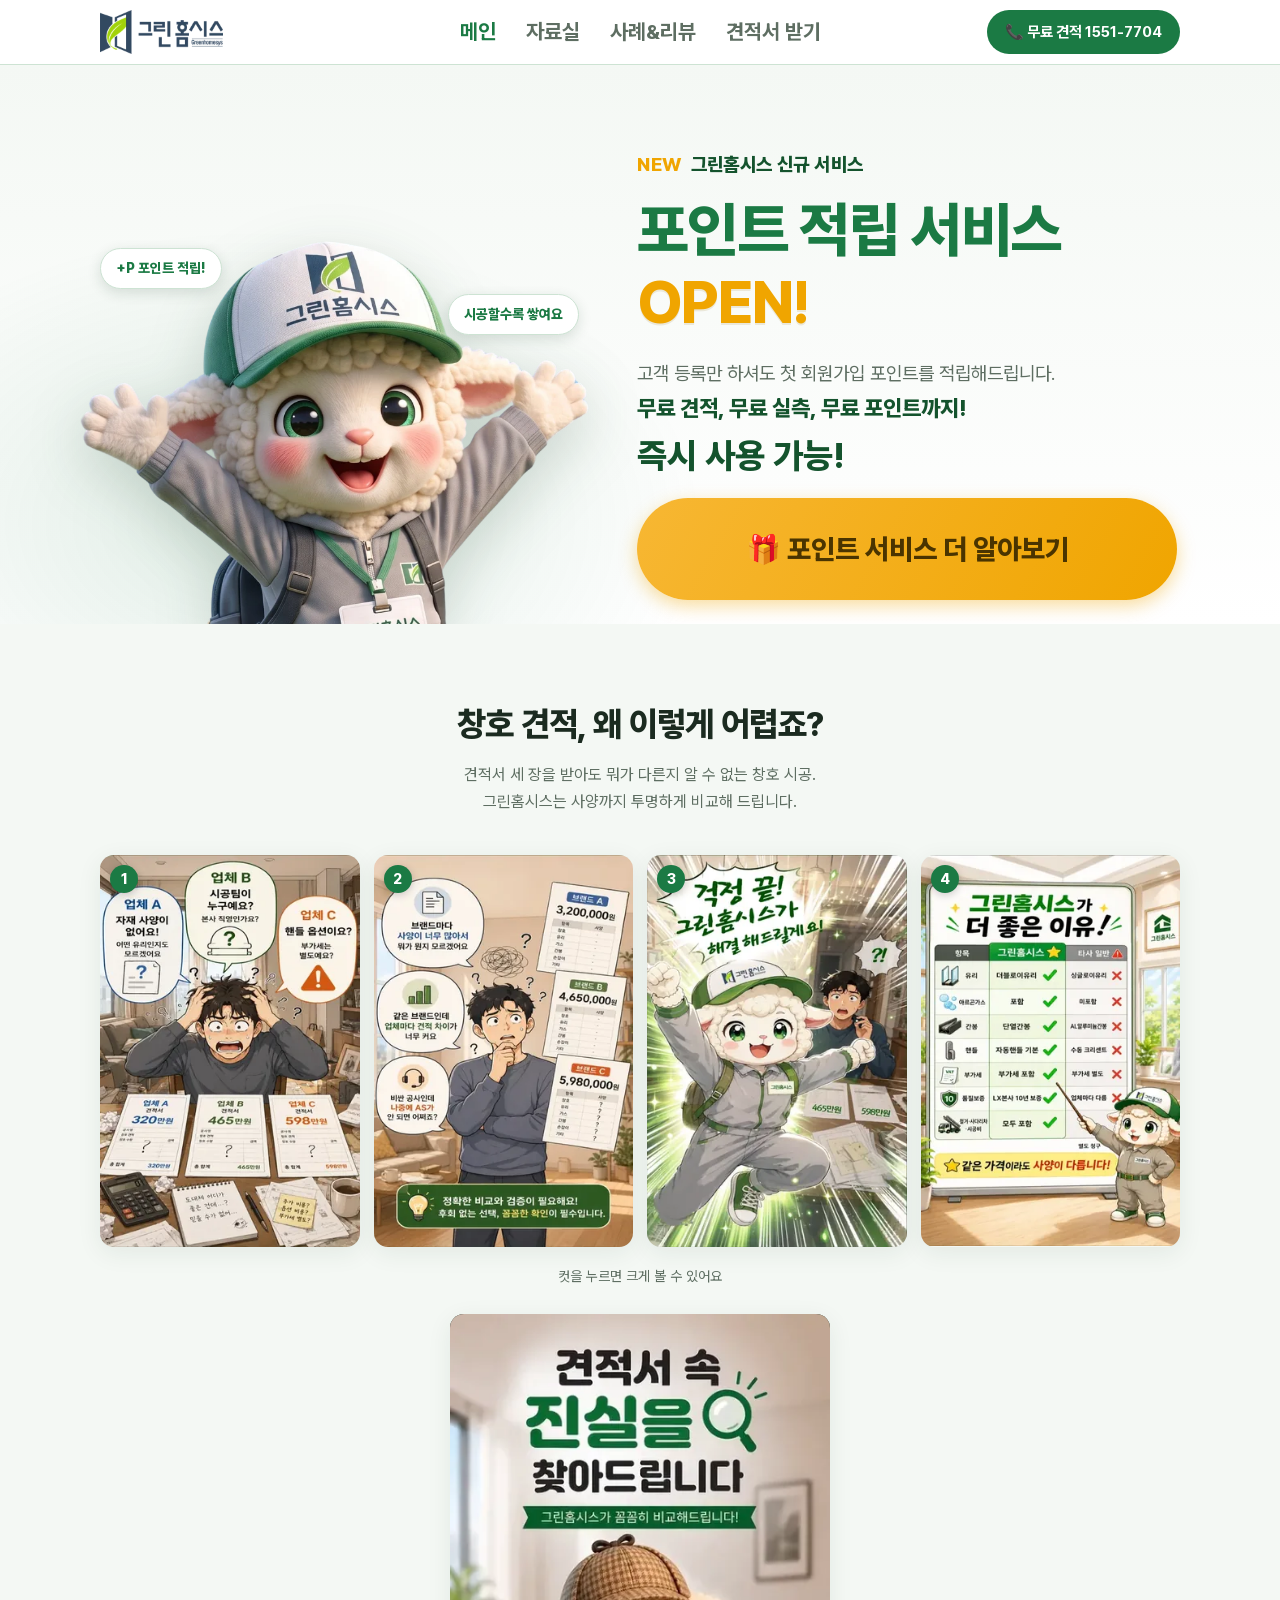
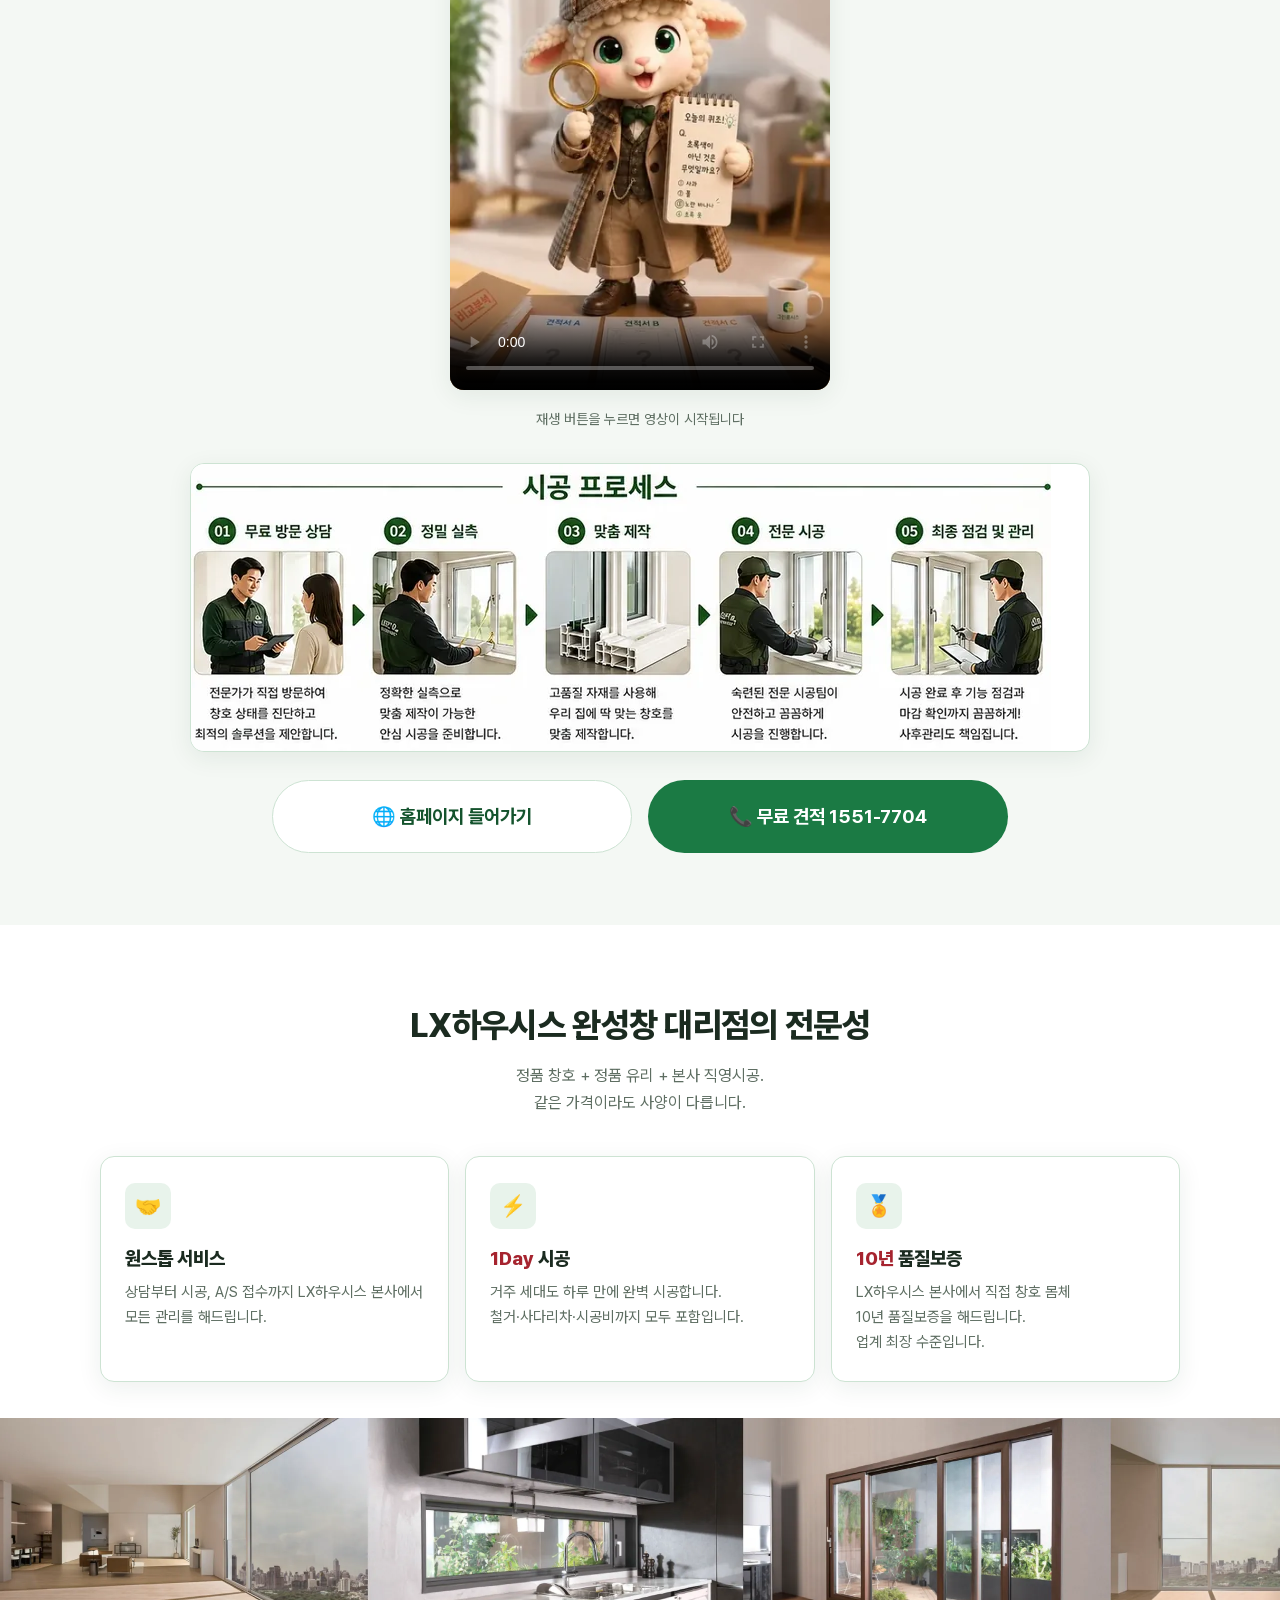
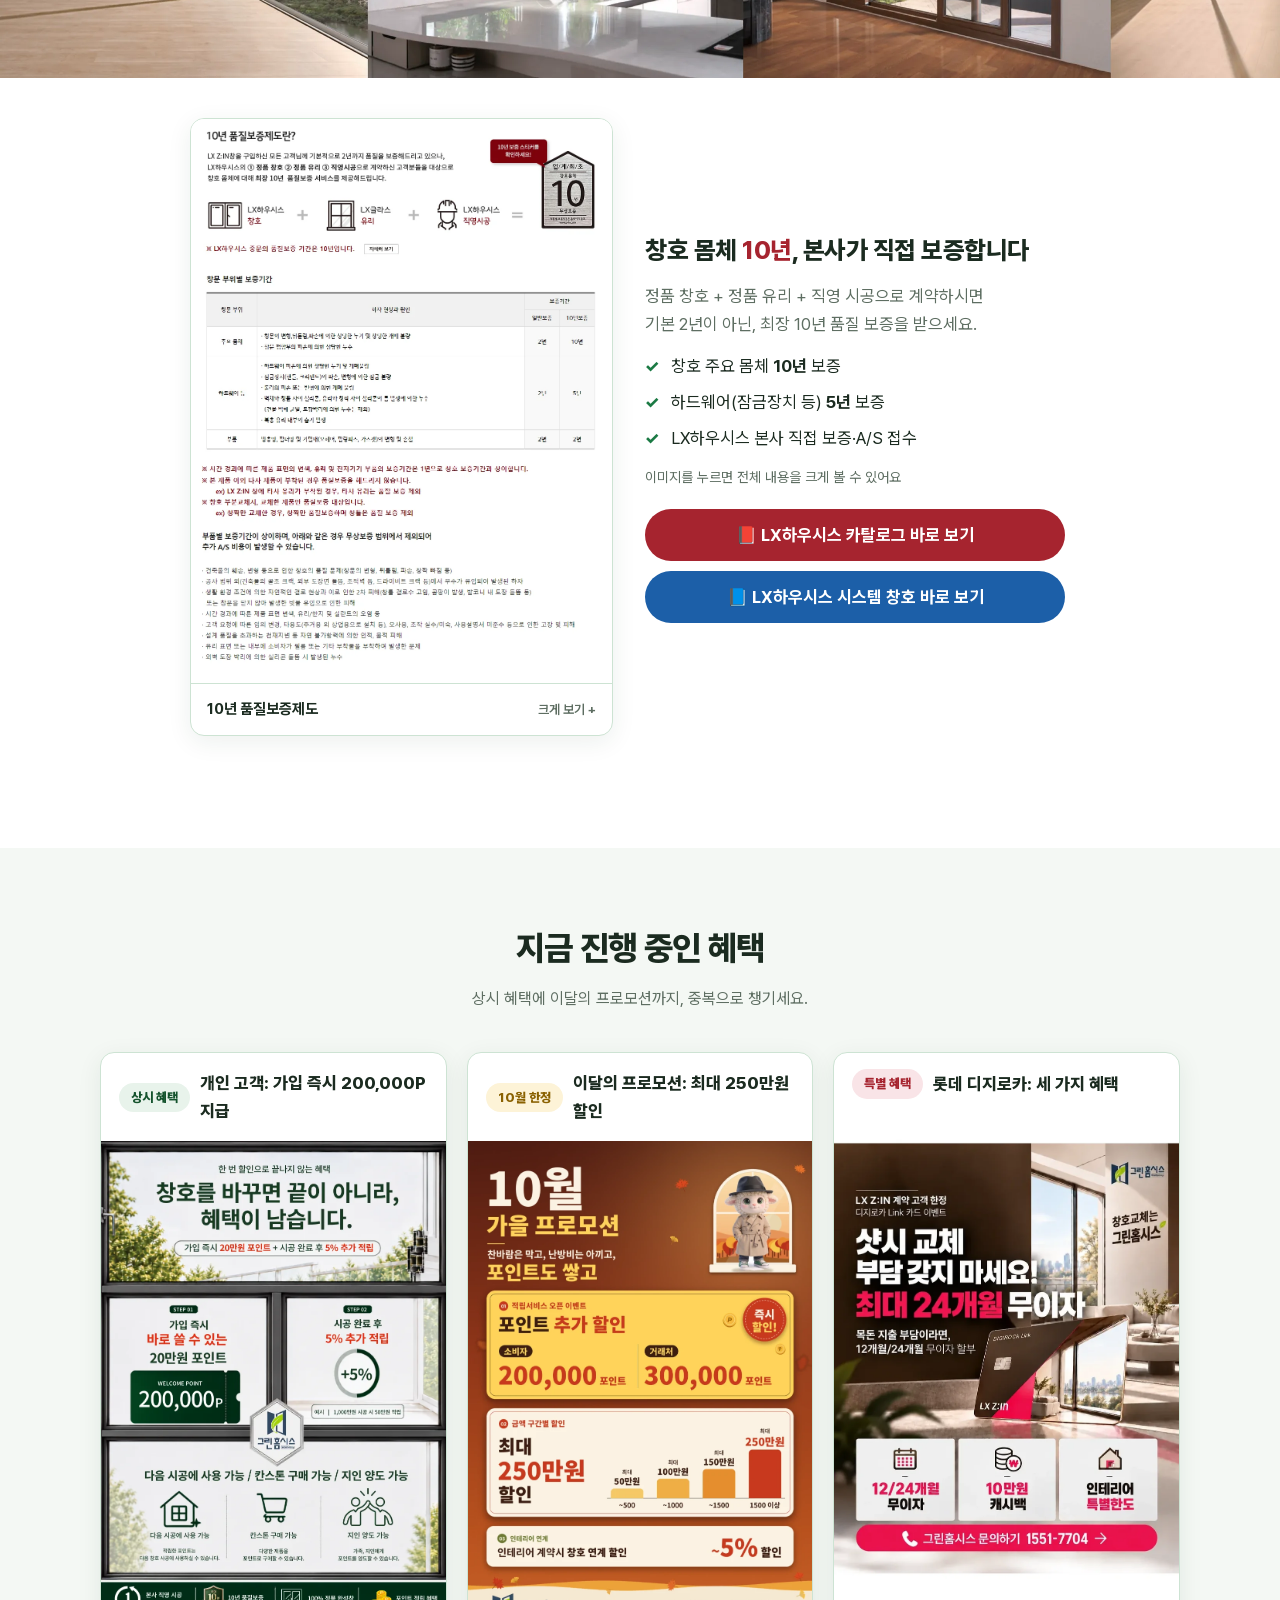
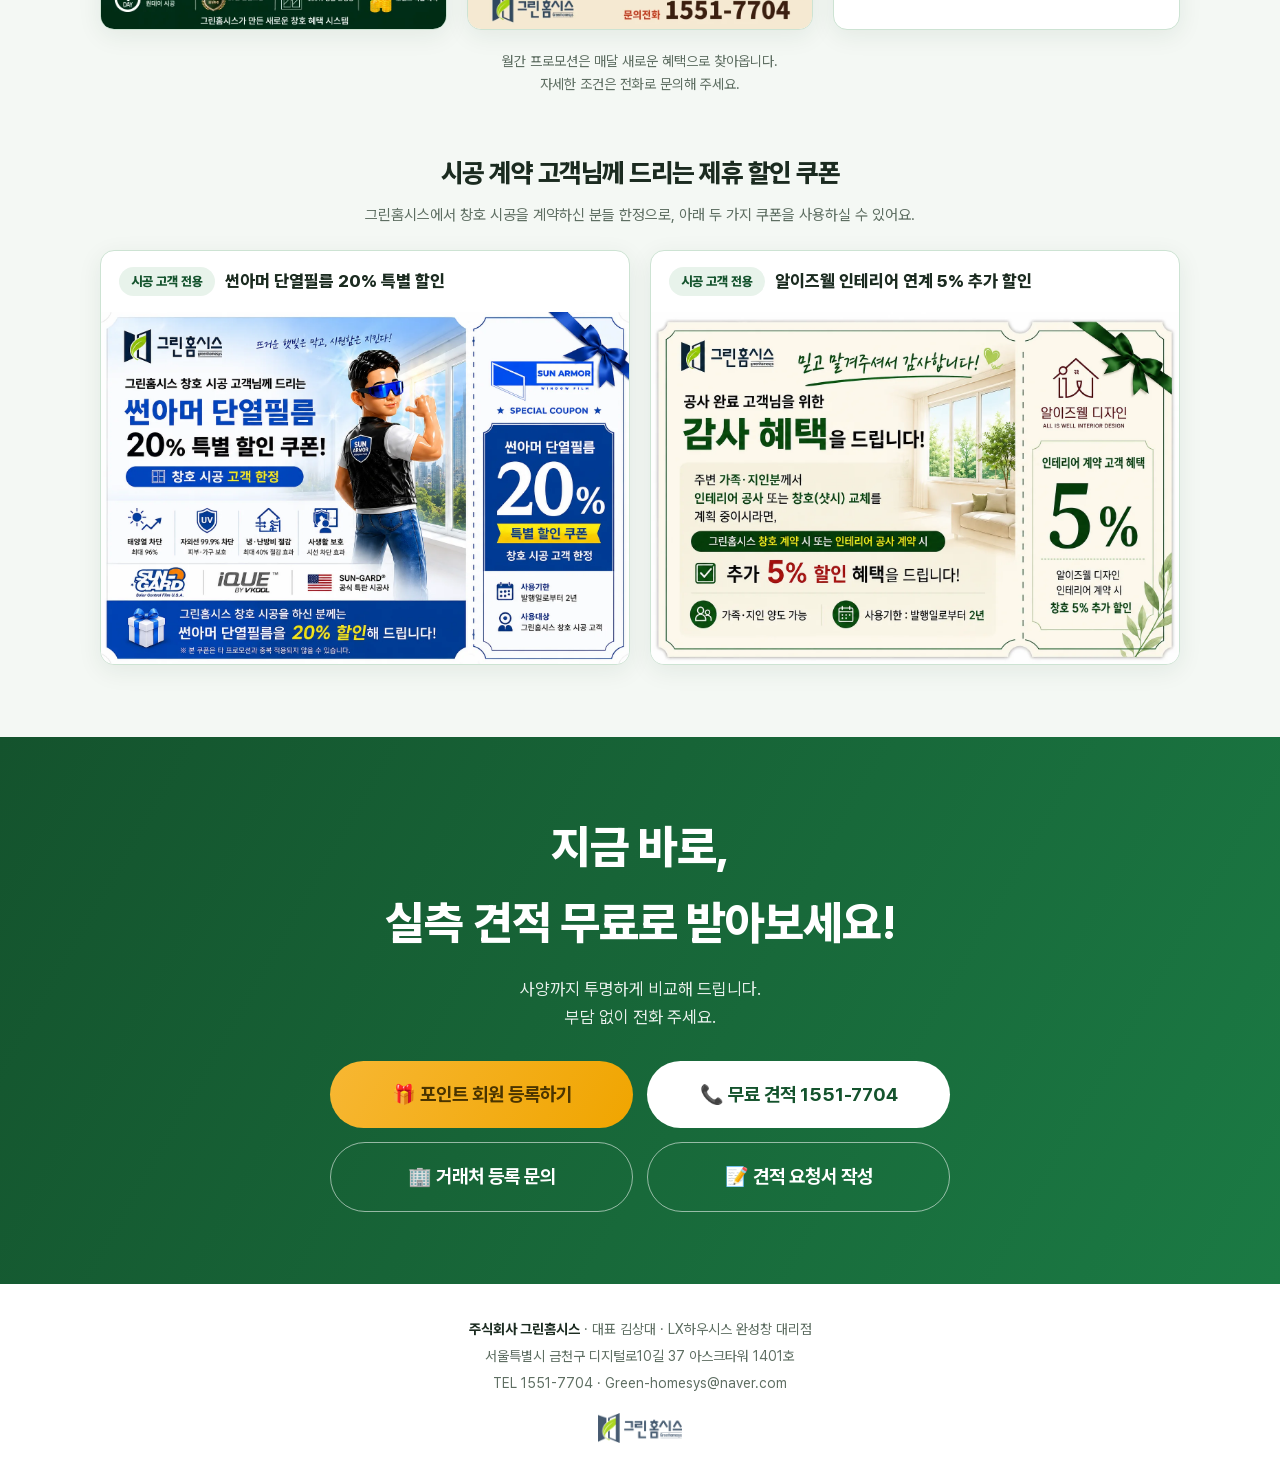
==== index.html @ 7308e7a7 "프로모션 카드 셋 — 롯데 디지로카 포스터 세로 길이를 나머지 둘과 맞춤 이미지 비율이 달라(891×1113) 카드 셋이 다른 높이로 보였다. 891×1260 흰 캔버스 가운데에 " ====
<!DOCTYPE html>
<html lang="ko">
<head>
<meta charset="UTF-8">
<meta name="viewport" content="width=device-width, initial-scale=1.0">
<title>그린홈시스 | LX하우시스 완성창 대리점 · 무료 견적 1551-7704</title>
<meta name="description" content="LX하우시스 완성창 대리점 그린홈시스. 본사 10년 품질보증, 1Day 책임시공, 포인트 적립 서비스 오픈. 무료 견적 1551-7704">
<meta name="robots" content="noindex">
<meta property="og:title" content="그린홈시스: 창호 시공하고 포인트로 돌려받으세요">
<meta property="og:description" content="LX하우시스 완성창 대리점 · 본사 10년 품질보증 · 1Day 책임시공 · 무료 견적 1551-7704">
<meta property="og:url" content="https://gh-gp.replit.app/">
<meta property="og:type" content="website">
<meta property="og:image" content="https://gh-gp.replit.app/assets/og-point.jpg">
<meta property="og:image:type" content="image/jpeg">
<meta property="og:image:width" content="1200">
<meta property="og:image:height" content="630">
<meta property="og:image:alt" content="포인트 적립 서비스 OPEN! 고객 등록만 하셔도 첫 회원가입 포인트를 적립해드립니다.">
<meta name="twitter:card" content="summary_large_image">
<meta name="twitter:image" content="https://gh-gp.replit.app/assets/og-point.jpg">
<link rel="icon" type="image/png" sizes="96x96" href="assets/favicon-96.png">
<link rel="apple-touch-icon" href="assets/apple-touch-icon.png">
<link rel="preload" as="font" type="font/woff2" href="assets/fonts/pretendard-core.woff2" crossorigin>
<style>
/* Pretendard Variable — 자체 호스팅 서브셋
   core: 현재 사이트에서 쓰는 글자 (즉시 로드)
   ext : KS X 1001 상용 한글 나머지 (새 글자가 생길 때만 브라우저가 자동 다운로드)
   문구 수정으로 새 글자가 추가되면 ext가 자동으로 커버하므로 재생성은 필수 아님 */
@font-face {
  font-family: "Pretendard Variable";
  font-style: normal;
  font-weight: 400 800;
  font-display: swap;
  src: url("assets/fonts/pretendard-ext.woff2") format("woff2");
  unicode-range: U+AC00-D7A3;
}
@font-face {
  font-family: "Pretendard Variable";
  font-style: normal;
  font-weight: 400 800;
  font-display: swap;
  src: url("assets/fonts/pretendard-core.woff2") format("woff2");
  unicode-range: U+0020-007E,U+00A0-00FF,U+2013-2015,U+2018-2019,U+201C-201D,U+2026,U+20A9,U+2103,U+2190-2193,U+2460-2464,U+2500,U+2550,U+2605,U+26A1,U+2713,U+2715,U+2B50,U+33A1,U+AC00,U+AC04,U+AC10,U+AC15,U+AC19,U+AC1C-AC1D,U+AC70-AC71,U+AC74,U+AC80,U+AC8C,U+ACA8-ACA9,U+ACAC,U+ACB0,U+ACBD,U+ACC4,U+ACE0,U+ACF3,U+ACF5,U+ACFC,U+AD00,U+AD50,U+AD6C-AD6D,U+ADDC,U+ADF8,U+AE00,U+AE08-AE09,U+AE30,U+AE38,U+AE40,U+AE4C,U+AED8,U+AFB8,U+B05D,U+B098,U+B0A8,U+B0B4,U+B118,U+B124,U+B144,U+B192,U+B204,U+B284,U+B294,U+B2A5,U+B2C8,U+B2CC,U+B2D8,U+B2E4,U+B2E8,U+B2EB-B2EC,U+B2F4,U+B2F9,U+B300,U+B354,U+B370,U+B3C4,U+B3CC,U+B3D9,U+B418,U+B420,U+B429,U+B450,U+B458,U+B4DC,U+B4E0,U+B4E4,U+B4F1,U+B514,U+B54C,U+B77C,U+B780,U+B798,U+B79C,U+B7AB,U+B7EC,U+B7FC,U+B807,U+B824,U+B835,U+B840,U+B85C-B85D,U+B864,U+B8CC,U+B8E8,U+B958,U+B974,U+B978,U+B97C,U+B984-B985,U+B9AC,U+B9B0,U+B9B4,U+B9BC-B9BD,U+B9BF,U+B9C8,U+B9CC,U+B9DD-B9DE,U+B9E4,U+BA38,U+BA54,U+BA74,U+BA85,U+BAA8-BAA9,U+BAB8,U+BB34,U+BB38,U+BB50,U+BBF8,U+BC00,U+BC0F,U+BC14-BC15,U+BC18,U+BC1B-BC1D,U+BC29,U+BC30,U+BC34,U+BC84,U+BC8C,U+BCA0,U+BCA4,U+BCBD,U+BCC0,U+BCC4,U+BCF4-BCF5,U+BCF8,U+BCFC,U+BD80,U+BD84,U+BDF0,U+BE0C,U+BE14,U+BE44,U+BE4C,U+C0AC,U+C0B0,U+C0C1,U+C0C8,U+C0DD,U+C0E4,U+C0F7,U+C11C,U+C124,U+C131,U+C138,U+C140,U+C154,U+C158,U+C18C-C18D,U+C1A1,U+C218,U+C228,U+C2A4,U+C2B5,U+C2DC-C2DD,U+C2E0,U+C2E4,U+C313,U+C36C,U+C378,U+C4F8,U+C529,U+C544,U+C548,U+C54C,U+C555,U+C561,U+C57D,U+C591,U+C5B4,U+C5C5-C5C6,U+C5D0-C5D1,U+C5D8,U+C5EC,U+C5F0,U+C5F4,U+C601,U+C608,U+C624,U+C635,U+C640,U+C644,U+C65C,U+C694,U+C6A9,U+C6B0,U+C6B4,U+C6B8,U+C6CC,U+C6D0,U+C6D4,U+C6E8,U+C6F0,U+C6F9,U+C704,U+C720,U+C728,U+C73C,U+C740,U+C744,U+C74C,U+C758,U+C774,U+C778,U+C77C,U+C784-C785,U+C788,U+C790-C791,U+C7A0,U+C7A5,U+C7AC,U+C801,U+C804,U+C810-C811,U+C815,U+C81C,U+C870-C871,U+C881,U+C885,U+C88B,U+C8E0,U+C8FC-C8FD,U+C900,U+C904,U+C911,U+C988-C989,U+C99D,U+C9C0-C9C1,U+C9C4,U+C9C8,U+C9D1,U+C9D5,U+CC28,U+CC3D-CC3E,U+CC45,U+CC59,U+CC98,U+CC9C,U+CCA0,U+CCAB,U+CCAD,U+CCB4,U+CD08,U+CD5C,U+CD94-CD95,U+CDA4,U+CDB0,U+CE21,U+CE58,U+CE6D,U+CE74,U+CEEC,U+CEF4,U+CEF7,U+CF54,U+CFE0,U+D034,U+D06C,U+D0C0,U+D0C8,U+D0DC-D0DD,U+D0ED,U+D130,U+D138,U+D14C,U+D15C,U+D1B1,U+D22C,U+D230,U+D29C,U+D2B8-D2B9,U+D2BC,U+D300,U+D305,U+D30C,U+D314,U+D329,U+D398,U+D3EC-D3ED,U+D3F0,U+D3FC,U+D45C,U+D478,U+D488,U+D504,U+D508,U+D50C,U+D544,U+D558,U+D55C,U+D560,U+D568-D569,U+D574,U+D589,U+D5D8,U+D5E4,U+D604,U+D615,U+D61C,U+D638,U+D63C,U+D648,U+D654-D655,U+D65C,U+D669,U+D68C,U+D69F,U+D6C4,U+D734,U+D788,U+1F310,U+1F381,U+1F3C5,U+1F3E2,U+1F4C4,U+1F4CA,U+1F4D5-1F4D6,U+1F4D8,U+1F4DD-1F4DE,U+1F4F7,U+1F91D;
}
</style>
<style>
  :root {
    --green: #1b7a44;
    --green-deep: #14532d;
    --green-soft: #e8f3eb;
    --green-line: #cde3d3;
    --amber: #f0a500;
    --amber-soft: #fdf3d7;
    --lx-red: #a6242f;
    --ink: #1b2b20;
    --muted: #5e6e62;
    --bg: #ffffff;
    --bg-alt: #f4f8f4;
    --radius: 14px;
    --shadow: 0 6px 24px rgba(20, 60, 35, .08);
  }
  * { box-sizing: border-box; margin: 0; padding: 0; }
  html { scroll-behavior: smooth; scroll-padding-top: 76px; }
  body {
    font-family: "Pretendard Variable", Pretendard, "Apple SD Gothic Neo", "Noto Sans KR", "Malgun Gothic", sans-serif;
    color: var(--ink);
    background: var(--bg);
    line-height: 1.65;
    word-break: keep-all;
  }
  img { max-width: 100%; height: auto; display: block; }
  a { color: inherit; text-decoration: none; }
  .container { max-width: 1120px; margin: 0 auto; padding: 0 20px; }

  /* ───────── header ───────── */
  .gnb {
    position: sticky; top: 0; z-index: 50;
    background: rgba(255,255,255,.92);
    backdrop-filter: blur(10px);
    border-bottom: 1px solid var(--green-line);
  }
  .gnb-inner {
    display: flex; align-items: center; gap: 28px;
    height: 64px;
    position: relative;
  }
  /* 데스크톱: 메뉴를 화면 정중앙에 고정 */
  @media (min-width: 901px) {
    .gnb nav { position: absolute; left: 50%; transform: translateX(-50%); margin-left: 0; }
  }
  .logo { display: flex; align-items: center; gap: 9px; font-size: 19px; font-weight: 800; letter-spacing: -.02em; }
  .logo-img { height: 44px; width: auto; }
  .gnb nav { display: flex; gap: 30px; margin-left: auto; font-size: 21px; font-weight: 700; color: var(--muted); }
  .gnb nav a { white-space: nowrap; display: inline-flex; align-items: center; min-height: 44px; }
  .gnb nav a:hover, .gnb nav a.active { color: var(--green); }
  .gnb-call {
    display: inline-flex; align-items: center; gap: 8px;
    background: var(--green); color: #fff;
    font-weight: 700; font-size: 15px;
    padding: 10px 18px; border-radius: 999px;
    transition: background .15s;
    white-space: nowrap;
  }
  .gnb-call:hover { background: var(--green-deep); }

  /* ───────── hero ───────── */
  .hero {
    background:
      radial-gradient(640px 420px at 20% 82%, rgba(27,122,68,.13), transparent 70%),
      linear-gradient(180deg, var(--bg-alt) 0%, #ffffff 100%);
    overflow: hidden;
  }
  .hero-inner {
    display: grid; grid-template-columns: .95fr 1.05fr;
    grid-template-rows: 1fr auto auto 1fr;
    column-gap: 48px;
    padding: 84px 0 0;
  }
  .hero-visual { grid-column: 1; grid-row: 1 / 5; align-self: end; }
  .hero-copy { grid-column: 2; grid-row: 2; }
  .hero-ctas { grid-column: 2; grid-row: 3; margin-top: 4px; margin-bottom: 24px; }
  .hero-eyebrow {
    font-size: 19px; font-weight: 800; letter-spacing: .02em;
    color: var(--green-deep);
    margin-bottom: 14px;
  }
  .hero-eyebrow em { font-style: normal; color: var(--amber); margin-right: 4px; }
  .hero h1 {
    font-size: clamp(36px, 5vw, 60px);
    line-height: 1.2; font-weight: 800; letter-spacing: -.03em;
    margin-bottom: 20px;
  }
  .hero h1 .pt { color: var(--green); }
  .hero h1 .open {
    color: var(--amber);
    text-shadow: 0 2px 0 rgba(138, 97, 0, .12);
  }
  .btn-point {
    background: linear-gradient(120deg, #f7b733, var(--amber));
    color: #4a3400;
    box-shadow: 0 6px 18px rgba(240,165,0,.38);
    font-size: 17px;
  }
  .btn-point:hover { filter: brightness(1.05); }
  .hero-sub { font-size: 19px; color: var(--muted); margin-bottom: 10px; }
  .hero-sub strong { color: var(--green-deep); font-weight: 800; font-size: 1.18em; }
  .hero-sub .instant {
    display: inline-block;
    font-size: 1.55em;
    background-image:
      linear-gradient(110deg, transparent 30%, #58c98b 50%, transparent 70%),
      linear-gradient(var(--green-deep), var(--green-deep));
    background-size: 60% 100%, 100% 100%;
    background-repeat: no-repeat;
    background-position: -150% 0, 0 0;
    -webkit-background-clip: text;
    background-clip: text;
    color: transparent;
    -webkit-text-fill-color: transparent;
    animation: pulse 2s ease-in-out infinite, shine 4.5s linear infinite;
    transform-origin: left center;
  }
  @keyframes pulse { 0%,100% { transform: scale(1); } 50% { transform: scale(1.06); } }
  @keyframes shine { 0% { background-position: -150% 0, 0 0; } 28% { background-position: 250% 0, 0 0; } 100% { background-position: 250% 0, 0 0; } }
  @media (prefers-reduced-motion: reduce) {
    .hero-sub .instant { animation: none; background: none; color: var(--green-deep); -webkit-text-fill-color: currentColor; }
  }
  .m-br { display: none; }
  .d-br, .d-only { display: inline; }
  .hero-ctas { display: flex; justify-content: flex-start; }
  .hero-ctas .btn-point { width: 100%; max-width: 470px; }
  .btn {
    display: inline-flex; align-items: center; justify-content: center; gap: 8px;
    font-weight: 700; font-size: 16px;
    padding: 14px 26px; border-radius: 999px;
    transition: transform .12s, background .15s;
  }
  .btn:active { transform: scale(.97); }
  button.btn { border: none; font-family: inherit; cursor: pointer; }
  .btn-primary { background: var(--green); color: #fff; }
  .btn-primary:hover { background: var(--green-deep); }
  .btn-ghost { background: #fff; color: var(--green); border: 1.5px solid var(--green-line); }
  .btn-ghost:hover { border-color: var(--green); }
  .hero-visual { position: relative; }
  .hero-visual img {
    width: 100%;
    max-width: 545px;
    margin: 0 auto;
    filter: drop-shadow(0 18px 28px rgba(20, 60, 35, .18));
  }
  .float-chip {
    position: absolute;
    background: #fff; border: 1px solid var(--green-line);
    border-radius: 999px;
    font-weight: 800; font-size: 14px; color: var(--green);
    padding: 8px 15px;
    box-shadow: 0 4px 14px rgba(20,60,35,.14);
    animation: bob 3.2s ease-in-out infinite;
  }
  .float-chip.p1 { top: 2%; left: 4%; }
  .float-chip.p2 { top: 14%; right: 2%; animation-delay: -1.6s; }
  @keyframes bob { 0%,100% { transform: translateY(0); } 50% { transform: translateY(-8px); } }
  @media (prefers-reduced-motion: reduce) { .float-chip { animation: none; } }

  /* ───────── sections common ───────── */
  section { padding: 72px 0; }
  .sec-head { text-align: center; margin-bottom: 40px; }
  .sec-head h2 { font-size: clamp(24px, 3vw, 34px); font-weight: 800; letter-spacing: -.02em; margin-bottom: 10px; }
  .sec-head p { color: var(--muted); font-size: 16px; max-width: 58ch; margin: 0 auto; }

  /* ───────── webtoon ───────── */
  .toon { background: var(--bg-alt); }
  .toon-grid { display: grid; grid-template-columns: repeat(4, 1fr); gap: 14px; }
  .toon-cut { position: relative; cursor: zoom-in; border-radius: var(--radius); overflow: hidden; box-shadow: var(--shadow); transition: transform .15s; }
  .toon-cut:hover { transform: translateY(-4px); }
  .toon-cut .num {
    position: absolute; top: 10px; left: 10px;
    width: 28px; height: 28px; border-radius: 999px;
    background: var(--green); color: #fff;
    font-size: 14px; font-weight: 800;
    display: grid; place-items: center;
    box-shadow: 0 2px 8px rgba(0,0,0,.2);
  }
  .story-video { display: flex; justify-content: center; margin-top: 26px; }
  .story-video video {
    width: 100%; max-width: 380px; height: auto;
    background: #0d1a12;
    border-radius: var(--radius);
    box-shadow: var(--shadow);
    display: block;
  }
  .toon-hint { text-align: center; margin-top: 18px; color: var(--muted); font-size: 14px; }
  .process-fig { max-width: 900px; margin: 32px auto 0; }

  /* ───────── LX trust ───────── */
  .lx-cards { display: grid; grid-template-columns: repeat(3, 1fr); gap: 16px; margin-bottom: 36px; }

  /* 시공 사례 마퀴 밴드 */
  .lx-band { height: 260px; overflow: hidden; margin-bottom: 40px; }
  .lx-marquee-track { display: flex; height: 100%; width: max-content; animation: marquee 125s linear infinite; }
  .lx-marquee-track img { height: 100%; width: auto; max-width: none; }
  @keyframes marquee { from { transform: translateX(0); } to { transform: translateX(-50%); } }
  @media (prefers-reduced-motion: reduce) { .lx-marquee-track { animation: none; } }

  .warranty-box {
    display: grid; grid-template-columns: 1fr 1.05fr;
    gap: 32px; align-items: center;
    max-width: 900px; margin: 0 auto 40px;
  }
  .warranty-copy h3 { font-size: 25px; font-weight: 800; letter-spacing: -.02em; margin-bottom: 10px; }
  .warranty-copy h3 em { font-style: normal; color: var(--lx-red); }
  .warranty-copy > p { color: var(--muted); font-size: 17px; margin-bottom: 14px; }
  .warranty-copy ul { list-style: none; display: grid; gap: 8px; margin-bottom: 14px; }
  .warranty-copy li { padding-left: 26px; position: relative; font-size: 17px; }
  .warranty-copy li::before { content: "✓"; position: absolute; left: 0; color: var(--green); font-weight: 800; }
  .warranty-copy .hint { color: var(--muted); font-size: 14px; }
  .lx-card {
    background: #fff; border: 1px solid var(--green-line);
    border-radius: var(--radius); padding: 26px 24px;
    box-shadow: var(--shadow);
  }
  .lx-card .ico {
    width: 46px; height: 46px; border-radius: 10px;
    background: var(--green-soft);
    display: grid; place-items: center;
    font-size: 21px; margin-bottom: 14px;
  }
  .lx-card h3 { font-size: 19px; font-weight: 800; margin-bottom: 6px; }
  .lx-card h3 em { font-style: normal; color: var(--lx-red); }
  .lx-card p { font-size: 15px; color: var(--muted); }

  .catalog-cta { display: flex; flex-direction: column; align-items: flex-start; gap: 10px; margin: 20px 0 0; }
  .catalog-cta .btn { width: 100%; max-width: 420px; }
  .catalog-cta .btn {
    font-size: 17px; padding: 16px 34px;
    background: var(--lx-red);
  }
  .catalog-cta .btn:hover { background: #8c1d27; }
  .catalog-cta .btn-system { background: #1c5fa8; }
  .catalog-cta .btn-system:hover { background: #164b85; }
  .fig { background: #fff; border: 1px solid var(--green-line); border-radius: var(--radius); overflow: hidden; box-shadow: var(--shadow); cursor: zoom-in; }
  .fig figcaption {
    padding: 13px 16px; font-size: 15px; font-weight: 700;
    border-top: 1px solid var(--green-line);
    display: flex; align-items: center; gap: 8px;
  }
  .fig figcaption::after { content: "크게 보기 +"; margin-left: auto; font-weight: 600; font-size: 13px; color: var(--muted); }

  /* 홈페이지·전화 버튼 */
  .namecard-btns { display: flex; gap: 16px; justify-content: center; max-width: 760px; margin: 28px auto 0; }
  .namecard-btns .btn { flex: 1; max-width: 360px; font-size: 19px; padding: 20px 24px; border-radius: 999px; }
  .btn-white { background: #fff; color: var(--green-deep); }
  .btn-white:hover { background: var(--green-soft); }

  /* ───────── promo ───────── */
  .promo { background: var(--bg-alt); }
  /* 카드 셋(상시·월간·특별 혜택) — 포스터마다 비율이 달라도 칸 폭은 똑같이 셋으로 나눈다. */
  .promo-grid { display: grid; grid-template-columns: repeat(3, 1fr); gap: 20px; align-items: stretch; }
  .promo-card {
    background: #fff; border-radius: var(--radius);
    overflow: hidden; border: 1px solid var(--green-line);
    box-shadow: var(--shadow);
  }
  .promo-card .head { display: flex; align-items: center; gap: 10px; padding: 16px 18px; }
  .promo-card .head h3 { font-size: 17px; font-weight: 800; }
  .badge { font-size: 13px; font-weight: 800; padding: 4px 12px; border-radius: 999px; white-space: nowrap; }
  .badge-always { background: var(--green-soft); color: var(--green-deep); }
  .badge-month { background: var(--amber-soft); color: #8a6100; }
  .badge-special { background: #f9e4e7; color: var(--lx-red); }
  .promo-card img { cursor: zoom-in; width: 100%; }
  /* 카드가 둘일 때는 640px까지 세 칸이 버텼지만, 셋이 되면서 그 폭에서 너무 좁아졌다 — 더 일찍 한 줄로 쌓는다. */
  @media (max-width: 860px) {
    .promo-grid { grid-template-columns: 1fr; max-width: 520px; margin: 0 auto; }
  }
  .promo-note { text-align: center; color: var(--muted); font-size: 14px; margin-top: 20px; }
  .coupon-head { text-align: center; margin: 56px 0 22px; }
  .coupon-head h3 { font-size: clamp(20px, 2.2vw, 26px); font-weight: 800; letter-spacing: -.02em; margin-bottom: 8px; }
  .coupon-head p { color: var(--muted); font-size: 15px; }
  .coupon-grid { display: grid; grid-template-columns: 1fr 1fr; gap: 20px; align-items: stretch; }

  /* ───────── closing cta ───────── */
  .closing {
    background: linear-gradient(120deg, var(--green-deep), var(--green));
    color: #fff; text-align: center;
    padding: 72px 20px;
  }
  .closing h2 { font-size: clamp(30px, 4vw, 46px); font-weight: 800; letter-spacing: -.02em; margin-bottom: 14px; }
  .closing p { opacity: .9; margin-bottom: 30px; font-size: 17px; }
  .closing .btn { font-size: 19px; padding: 18px 38px; border-radius: 999px; box-shadow: none; }
  .closing-btns { display: grid; grid-template-columns: repeat(2, minmax(0, 1fr)); gap: 14px; max-width: 620px; margin: 0 auto; }
  .closing .btn-line { border: 1.5px solid rgba(255,255,255,.55); color: #fff; }
  .closing .btn-line:hover { border-color: #fff; background: rgba(255,255,255,.1); }

  footer { padding: 34px 0 40px; text-align: center; color: var(--muted); font-size: 14px; }
  footer b { color: var(--ink); }
  footer p { margin-bottom: 4px; }
  .footer-logo { height: 30px; width: auto; margin: 18px auto 0; opacity: .9; }

  /* floating call (mobile) */
  .float-call {
    position: fixed; left: 16px; right: 16px; bottom: 16px; z-index: 60;
    display: none;
    align-items: center; justify-content: center; gap: 10px;
    background: var(--green); color: #fff;
    font-size: 17px; font-weight: 800;
    padding: 16px; border-radius: 999px;
    opacity: 0; transform: translateY(130%);
    transition: transform .35s ease, opacity .35s ease;
    pointer-events: none;
  }
  .float-call.show { opacity: 1; transform: none; pointer-events: auto; }
  @media (prefers-reduced-motion: reduce) { .float-call { transition: none; } }

  /* 카탈로그 뷰어 */
  .cat-viewer {
    position: fixed; inset: 0; z-index: 110;
    background: rgba(12, 22, 15, .94);
    display: none; flex-direction: column;
  }
  .cat-viewer.open { display: flex; }
  .cat-bar {
    flex: none; display: flex; align-items: center; gap: 12px;
    padding: 12px 16px;
    background: rgba(20, 45, 30, .96);
    color: #fff;
  }
  .cat-bar b { font-size: 16px; font-weight: 800; }
  .cat-bar .count { font-size: 14px; opacity: .8; margin-left: auto; }
  .cat-bar .dl {
    font-size: 14px; font-weight: 700; color: #fff;
    border: 1.5px solid rgba(255,255,255,.5); border-radius: 999px;
    padding: 7px 14px; white-space: nowrap;
  }
  .cat-bar .dl:hover { background: rgba(255,255,255,.12); }
  .cat-bar .x {
    background: none; border: none; color: #fff;
    font-size: 30px; line-height: 1; cursor: pointer; padding: 0 4px;
  }
  .cat-pages { flex: 1; overflow-y: auto; -webkit-overflow-scrolling: touch; padding: 16px 12px 40px; }
  .cat-pages img {
    width: 100%; max-width: 900px; margin: 0 auto 14px;
    border-radius: 10px; background: #fff;
  }
  .cat-hint { text-align: center; color: rgba(255,255,255,.75); font-size: 14px; padding: 4px 0 14px; }
  @media (max-width: 640px) {
    .cat-bar b { font-size: 14px; }
    .cat-bar .count { display: none; }
    .cat-pages { padding: 10px 8px 30px; }
    .cat-pages img { margin-bottom: 10px; }
  }

  /* lightbox */
  .lightbox {
    position: fixed; inset: 0; z-index: 100;
    background: rgba(12, 22, 15, .88);
    display: none; align-items: flex-start; justify-content: center;
    overflow-y: auto; padding: 30px 16px;
    cursor: zoom-out;
  }
  .lightbox.open { display: flex; }
  .lightbox img { max-width: min(920px, 100%); border-radius: 10px; margin: auto; }
  .lightbox .close {
    position: fixed; top: 18px; right: 22px;
    color: #fff; font-size: 30px; line-height: 1;
    background: none; border: none; cursor: pointer;
  }

  /* ───────── responsive ───────── */
  /* 데스크톱: 히어로 버튼 확대 */
  @media (min-width: 901px) {
    .hero-ctas .btn { font-size: 28px; font-weight: 800; padding: 28px 40px; border-radius: 999px; }
    .hero-ctas .btn-point { max-width: 540px; }
  }


  /* 태블릿: 웹툰 4컷을 2×2로 */
  @media (max-width: 1120px) and (min-width: 641px) {
    .toon-grid { grid-template-columns: repeat(2, 1fr); max-width: 760px; margin: 0 auto; }
  }

  /* 모바일·세로 태블릿 */
  @media (max-width: 900px) {
    .gnb-call { display: none; }
    .gnb nav { gap: 14px; font-size: 17px; }
    .hero-copy { text-align: center; }
    .hero-sub { margin-left: auto; margin-right: auto; }
    .hero-ctas { justify-content: center; }
    .hero-ctas .btn-point { width: 86%; }
    /* 특징 카드 3개를 한 줄에 컴팩트하게 */
    .lx-cards { gap: 10px; margin-bottom: 24px; }
    .lx-band { height: 170px; margin-bottom: 28px; }
    .process-fig { overflow-x: auto; -webkit-overflow-scrolling: touch; }
    .process-fig img { height: 240px; width: auto; max-width: none; }
    .namecard-btns { flex-direction: column; align-items: center; gap: 12px; max-width: 420px; }
    .namecard-btns .btn { width: 100%; }
    .warranty-box { grid-template-columns: 1fr; gap: 18px; margin-bottom: 32px; }
    .catalog-cta { align-items: center; }
    .lx-card { padding: 16px 8px; text-align: center; }
    .lx-card .ico { width: 38px; height: 38px; font-size: 19px; margin: 0 auto 8px; border-radius: 10px; }
    .lx-card h3 { font-size: 14px; margin-bottom: 0; }
    .lx-card p { display: none; }
    .hero-inner { grid-template-columns: 1fr; grid-template-rows: none; gap: 8px; padding: 44px 0 34px; }
    .hero-ctas { margin-bottom: 0; }
    .hero-copy { grid-column: 1; grid-row: auto; order: 1; }
    .m-br { display: inline; }
    .d-br, .d-only { display: none; }
    .hero-sub strong { font-size: 1em; }
    .hero-visual { grid-column: 1; grid-row: auto; order: 2; max-width: 340px; margin: 0 auto; }
    .hero-ctas { grid-column: 1; grid-row: auto; order: 3; margin-top: 18px; }
    .float-chip.p1 { left: 0; }
    .float-chip.p2 { right: 0; }
    .catalog-cta { margin-bottom: 40px; }
    .catalog-cta .btn { width: 100%; max-width: 420px; font-size: 16px; padding-left: 12px; padding-right: 12px; }
    .float-call { display: flex; }
    section { padding: 56px 0; }
    footer { padding-bottom: 110px; }
  }

  /* 좁은 모바일: 그리드 한 줄로, 버튼 전체 폭 */
  @media (max-width: 640px) {
    /* 모바일: 웹툰을 세로로 쭉 */
    .toon-grid { grid-template-columns: 1fr; gap: 16px; max-width: 460px; margin: 0 auto; }
    .closing-btns { max-width: 420px; gap: 12px; }
    .closing .btn { width: 100%; padding-left: 12px; padding-right: 12px; }
    .closing .btn-point, .closing .btn-white { grid-column: 1 / -1; }
    .closing .btn-line { font-size: 15px; }
    .promo-grid { grid-template-columns: 1fr; max-width: 520px; margin: 0 auto; }
    .coupon-grid { grid-template-columns: 1fr; max-width: 520px; margin: 0 auto; }
    /* 카드 머리 한 줄 — 폰에서 제목이 두 줄로 꺾이지 않게 여백·배지·글자를 줄이고 폭에 맞춰 글자를 줄인다.
       3.7vw: 390px 에서 14.4px · 360px 에서 13.3px (가장 긴 «알이즈웰 인테리어 연계 5% 추가 할인» 이 들어가는 크기).
       그보다 좁은 폰(320px)은 13px 에서 멈추고 넘치면 말줄임(…)으로 끝낸다 — 두 줄로 꺾이는 것보다 낫다. */
    .promo-card .head { gap: 8px; padding: 14px 14px; }
    .promo-card .head .badge { font-size: 12px; padding: 3px 9px; }
    .promo-card .head h3 { font-size: clamp(13px, 3.7vw, 17px); letter-spacing: -.02em;
      white-space: nowrap; min-width: 0; overflow: hidden; text-overflow: ellipsis; }
    .namecard-btns .btn { flex: 1 1 100%; }
  }

  /* 초소형 화면: 헤더 압축 */
  @media (max-width: 380px) {
    .gnb-inner { gap: 8px; height: 56px; }
    .logo-img { height: 30px; }
    .gnb nav { gap: 10px; font-size: 15px; }
    .gnb-call { font-size: 13px; padding: 8px 12px; }
    .hero h1 { font-size: 30px; }
  }

  /* 모바일 헤더 — 로고가 메뉴에 밀려 **가로로만 눌리지 않게**(임송화 2026-09-28 "모바일 화면으로 볼 때 상단
     메뉴바 좌측에 로고가 찌그러져있는데"). 로고는 줄지 않고(flex-shrink:0) 비율 그대로 **크기**로 맞추고,
     자리가 모자라면 메뉴 글자·간격을 줄인다. 폭 구간은 폰트를 다 받은 뒤 실측해 정했다. */
  .logo { flex-shrink: 0; }
  .logo-img { object-fit: contain; }
  @media (max-width: 900px) { .gnb-inner { gap: 16px; } .logo-img { height: 36px; } .gnb nav { gap: 22px; } }
  /* 모바일 메뉴는 손가락으로 누른다(임송화 2026-09-28 "메뉴들도 간격 좀 여유롭게 띄워줘") — 로고 옆 남는 폭을
     메뉴가 다 쓰고(flex:1) 고르게 나눈다(space-evenly). 링크마다 좌우 여백을 줘서 **누르는 자리**도 넓힌다
     (세로는 원래 min-height 44px). 간격을 숫자로 박지 않는 이유: 폭마다 남는 자리가 달라서다.
     ⚠ 폭 구간은 가장 넓게 그려지는 견적서 받기 쪽(quote.html — 한글을 ext 글꼴로 그려 15% 넓다)에 맞췄다. */
  @media (max-width: 560px) {
    .gnb-inner { gap: 12px; height: 56px; } .logo-img { height: 30px; }
    .gnb nav { flex: 1; justify-content: space-evenly; gap: 0; margin-left: 0; font-size: 15px; }
    .gnb nav a { padding: 0 6px; }
  }
  @media (max-width: 430px) { .gnb-inner { gap: 8px; } .logo-img { height: 26px; } .gnb nav { font-size: 14px; } .gnb nav a { padding: 0 5px; } }
  @media (max-width: 370px) { .logo-img { height: 24px; } .gnb nav { font-size: 13px; } .gnb nav a { padding: 0 4px; } }
  @media (max-width: 340px) { .logo-img { height: 22px; } .gnb nav { font-size: 12px; } .gnb nav a { padding: 0 3px; } }
  /* 아주 좁은 폰(380px 이하): 마감 버튼 넷을 한 줄에 하나씩 — 두 칸으로 두면 «거래처 등록 문의»·«견적 요청서 작성» 이 두 줄로 꺾인다(실측 320px). */
  @media (max-width: 380px) {
    .closing .btn-line { grid-column: 1 / -1; }
    .promo-card .head .badge { padding: 3px 7px; }
  }
</style>
</head>
<body>

<!-- ══════════ 고정 상단바 ══════════ -->
<header class="gnb">
  <div class="container gnb-inner">
    <a class="logo" href="#top">
      <img class="logo-img" src="assets/logo.webp" width="370" height="132" alt="그린홈시스 Greenhomesys 로고">
    </a>
    <nav>
      <a href="index.html" class="active">메인</a>
      <a href="archive.html">자료실</a>
      <a href="reviews.html">사례&amp;리뷰</a>
      <a href="quote.html">견적서 받기</a>
    </nav>
    <a class="gnb-call" href="tel:1551-7704" style="margin-left:auto;">📞 무료 견적 1551-7704</a>
  </div>
</header>

<!-- ══════════ ① 히어로 : 포인트 적립 서비스 ══════════ -->
<div class="hero" id="top">
  <div class="container hero-inner">
    <div class="hero-copy">
      <p class="hero-eyebrow"><em>NEW</em> 그린홈시스 신규 서비스</p>
      <h1><span class="pt">포인트 적립 서비스</span><br><span class="open">OPEN!</span></h1>
      <p class="hero-sub">
        고객 등록만 하셔도<br class="m-br">
        첫 회원가입 포인트를<br class="m-br">
        적립해드립니다.<br>
        <strong>무료 견적, 무료 실측, 무료 포인트까지!<br><span class="instant">즉시 사용 가능!</span></strong>
      </p>
    </div>
    <div class="hero-visual">
      <img src="[data-uri]" alt="두 팔을 벌려 반기는 그린홈시스 마스코트 그리니" width="803" height="605" fetchpriority="high" decoding="async">
      <span class="float-chip p1">+P 포인트 적립!</span>
      <span class="float-chip p2">시공할수록 쌓여요</span>
    </div>
    <div class="hero-ctas">
      <a class="btn btn-point" href="https://gh-point.com/" target="_blank" rel="noopener">🎁 포인트 서비스 더 알아보기</a>
    </div>
  </div>
</div>

<!-- ══════════ ② 웹툰 ══════════ -->
<section class="toon" id="toon">
  <div class="container">
    <div class="sec-head">
      <h2>창호 견적, 왜 이렇게 어렵죠?</h2>
      <p>견적서 세 장을 받아도 뭐가 다른지 알 수 없는 창호 시공.<br>그린홈시스는 사양까지 투명하게 비교해 드립니다.</p>
    </div>
    <div class="toon-grid">
      <div class="toon-cut" data-full="assets/toon-1.webp"><span class="num">1</span><img src="assets/toon-1-thumb.webp"
             srcset="assets/toon-1-sm.webp 320w, assets/toon-1-thumb.webp 560w"
             sizes="(max-width: 640px) min(100vw - 40px, 460px), (max-width: 1120px) 373px, 260px" alt="웹툰 1컷: 업체마다 다른 견적에 혼란스러운 고객" loading="lazy" width="822" height="1242" decoding="async"></div>
      <div class="toon-cut" data-full="assets/toon-2.webp"><span class="num">2</span><img src="assets/toon-2-thumb.webp"
             srcset="assets/toon-2-sm.webp 320w, assets/toon-2-thumb.webp 560w"
             sizes="(max-width: 640px) min(100vw - 40px, 460px), (max-width: 1120px) 373px, 260px" alt="웹툰 2컷: 브랜드마다 사양이 달라 비교가 어려운 상황" loading="lazy" width="822" height="1242" decoding="async"></div>
      <div class="toon-cut" data-full="assets/toon-3.webp"><span class="num">3</span><img src="assets/toon-3-thumb.webp"
             srcset="assets/toon-3-sm.webp 320w, assets/toon-3-thumb.webp 560w"
             sizes="(max-width: 640px) min(100vw - 40px, 460px), (max-width: 1120px) 373px, 260px" alt="웹툰 3컷: 걱정 끝! 그린홈시스가 해결해드릴게요" loading="lazy" width="819" height="1238" decoding="async"></div>
      <div class="toon-cut" data-full="assets/toon-4.webp"><span class="num">4</span><img src="assets/toon-4-thumb.webp"
             srcset="assets/toon-4-sm.webp 320w, assets/toon-4-thumb.webp 560w"
             sizes="(max-width: 640px) min(100vw - 40px, 460px), (max-width: 1120px) 373px, 260px" alt="웹툰 4컷: 그린홈시스가 더 좋은 이유 비교표" loading="lazy" width="822" height="1238" decoding="async"></div>
    </div>
    <p class="toon-hint">컷을 누르면 크게 볼 수 있어요</p>

    <div class="story-video">
      <video controls playsinline preload="metadata" width="720" height="1280"
             poster="assets/story-poster.webp" aria-label="그린홈시스 소개 영상: 그리니 탐정">
        <!-- 되감기가 되려면 서버가 구간 요청(206)을 지원해야 합니다.
             Replit 정적 호스팅은 지원하지 않아 R2로 옮겼고, 아래 사본은 R2 장애 시 대비용입니다. -->
        <source src="https://video.greenhomesys.com/story.mp4" type="video/mp4">
        <source src="assets/story.mp4" type="video/mp4">
        이 브라우저에서는 영상을 재생할 수 없습니다. <a href="https://video.greenhomesys.com/story.mp4">영상 내려받기</a>
      </video>
    </div>
    <p class="toon-hint">재생 버튼을 누르면 영상이 시작됩니다</p>
    <figure class="fig process-fig" data-full="assets/process.webp">
      <img src="assets/process.webp" alt="그린홈시스 시공 프로세스 5단계: 무료 방문 상담, 정밀 실측, 맞춤 제작, 전문 시공, 최종 점검 및 관리" loading="lazy" width="860" height="287" decoding="async">
    </figure>
    <div class="namecard-btns">
      <a class="btn btn-white" style="border:1.5px solid var(--green-line);" href="https://greenhomesys.com/" target="_blank" rel="noopener">🌐 홈페이지 들어가기</a>
      <a class="btn btn-primary" href="tel:1551-7704">📞 무료 견적 1551-7704</a>
    </div>
  </div>
</section>

<!-- ══════════ ③ LX하우시스 전문성 + 명함 ══════════ -->
<section id="trust">
  <div class="container">
    <div class="sec-head">
      <h2>LX하우시스 완성창 대리점의 전문성</h2>
      <p>정품 창호 + 정품 유리 + 본사 직영시공.<br>같은 가격이라도 사양이 다릅니다.</p>
    </div>

    <div class="lx-cards">
      <div class="lx-card">
        <div class="ico">🤝</div>
        <h3>원스톱 서비스</h3>
        <p>상담부터 시공, A/S 접수까지 LX하우시스 본사에서 모든 관리를 해드립니다.</p>
      </div>
      <div class="lx-card">
        <div class="ico">⚡</div>
        <h3><em>1Day</em> 시공</h3>
        <p>거주 세대도 하루 만에 완벽 시공합니다.<br>철거·사다리차·시공비까지 모두 포함입니다.</p>
      </div>
      <div class="lx-card">
        <div class="ico">🏅</div>
        <h3><em>10년</em> 품질보증</h3>
        <p>LX하우시스 본사에서 직접 창호 몸체<br>10년 품질보증을 해드립니다.<br>업계 최장 수준입니다.</p>
      </div>
    </div>
  </div>

  <div class="lx-band">
    <div class="lx-marquee-track">
      <img src="assets/lx-strip-2026-09.webp" alt="LX하우시스 창호 시공 사례 모음" width="7320" height="520" loading="lazy" decoding="async">
      <img src="assets/lx-strip-2026-09.webp" alt="" aria-hidden="true" width="7320" height="520" loading="lazy" decoding="async">
    </div>
  </div>

  <div class="container">
    <div class="warranty-box">
      <figure class="fig" data-full="assets/lx-warranty.webp">
        <img src="assets/lx-warranty.webp" alt="LX하우시스 10년 품질보증제도 안내" loading="lazy" width="1052" height="1409" decoding="async">
        <figcaption>10년 품질보증제도</figcaption>
      </figure>
      <div class="warranty-copy">
        <h3>창호 몸체 <em>10년</em>, 본사가 직접 보증합니다</h3>
        <p>정품 창호 + 정품 유리 + 직영 시공으로 계약하시면<br class="d-br"> 기본 2년이 아닌, 최장 10년 품질 보증을 받으세요.</p>
        <ul>
          <li>창호 주요 몸체 <strong>10년</strong> 보증</li>
          <li>하드웨어(잠금장치 등) <strong>5년</strong> 보증</li>
          <li>LX하우시스 본사 직접 보증·A/S 접수</li>
        </ul>
        <p class="hint">이미지를 누르면 전체 내용을 크게 볼 수 있어요</p>
        <div class="catalog-cta">
          <button class="btn btn-primary doc-open" type="button"
                  data-title="📕 LX하우시스 카탈로그" data-dir="assets/catalog-2026-09" data-pages="18"
                  data-pdf="assets/lx-catalog-2026-09.pdf" data-file="LX하우시스 카탈로그.pdf">📕 LX하우시스 카탈로그 바로 보기</button>
          <button class="btn btn-primary btn-system doc-open" type="button"
                  data-title="📘 LX하우시스 시스템 창호" data-dir="assets/system" data-pages="45"
                  data-pdf="assets/lx-system-window.pdf" data-file="LX하우시스 시스템 창호.pdf">📘 LX하우시스 시스템 창호 바로 보기</button>
        </div>
      </div>
    </div>

  </div>
</section>

<!-- ══════════ ④ 프로모션 ══════════ -->
<section class="promo" id="promo">
  <div class="container">
    <div class="sec-head">
      <h2>지금 진행 중인 혜택</h2>
      <p>상시 혜택에 이달의 프로모션까지, 중복으로 챙기세요.</p>
    </div>
    <div class="promo-grid">
      <div class="promo-card">
        <div class="head">
          <span class="badge badge-always">상시 혜택</span>
          <h3>개인 고객: 가입 즉시 200,000P 지급</h3>
        </div>
        <img src="assets/promo-always.webp" alt="개인 고객 혜택: 가입 즉시 바로 쓸 수 있는 200,000포인트, 시공 완료 후 5% 추가 적립" loading="lazy" data-full="assets/promo-always.webp" width="891" height="1260" decoding="async">
      </div>
      <div class="promo-card">
        <div class="head">
          <span class="badge badge-month">10월 한정</span>
          <h3>이달의 프로모션: 최대 250만원 할인</h3>
        </div>
        <!-- 매달 포스터 교체: assets/promo-YYYY-MM.webp 로 새 파일을 넣고 아래 세 곳
             (src, data-full, width/height, alt)과 위의 "N월 한정" 표시를 바꿉니다. 파일 이름을 매달 바꾸는 이유는
             같은 이름에 새 그림을 덮으면 재방문자에게 지난달 포스터가 계속 보이기 때문입니다. -->
        <img src="assets/promo-2026-10.webp" alt="10월 가을 프로모션: 적립서비스 오픈 이벤트 포인트 추가 할인(소비자 200,000P · 거래처 300,000P), 금액 구간별 최대 250만원 할인, 인테리어 계약 시 창호 연계 최대 5% 할인" loading="lazy" data-full="assets/promo-2026-10.webp" width="891" height="1260" decoding="async">
      </div>
      <div class="promo-card">
        <div class="head">
          <span class="badge badge-special">특별 혜택</span>
          <h3>롯데 디지로카: 세 가지 혜택</h3>
        </div>
        <img src="assets/promo-lotte-digiroca.webp" alt="LX Z:IN 계약 고객 한정 롯데 디지로카 Link 카드 이벤트: 샷시 교체 12·24개월 무이자 할부, 10만원 캐시백, 인테리어 특별한도" loading="lazy" data-full="assets/promo-lotte-digiroca.webp" width="891" height="1260" decoding="async">
      </div>
    </div>
    <p class="promo-note">월간 프로모션은 매달 새로운 혜택으로 찾아옵니다.<br>자세한 조건은 전화로 문의해 주세요.</p>

    <div class="coupon-head">
      <h3>시공 계약 고객님께 드리는 제휴 할인 쿠폰</h3>
      <p>그린홈시스에서 창호 시공을 계약하신 분들 한정으로, 아래 두 가지 쿠폰을 사용하실 수 있어요.</p>
    </div>
    <div class="coupon-grid">
      <div class="promo-card">
        <div class="head">
          <span class="badge badge-always">시공 고객 전용</span>
          <h3>썬아머 단열필름 20% 특별 할인</h3>
        </div>
        <img src="assets/coupon-film.webp" alt="썬아머 단열필름 20% 특별 할인 쿠폰: 그린홈시스 창호 시공 고객 한정, 발행일로부터 2년" loading="lazy" data-full="assets/coupon-film.webp" width="1536" height="1024" decoding="async">
      </div>
      <div class="promo-card">
        <div class="head">
          <span class="badge badge-always">시공 고객 전용</span>
          <h3>알이즈웰 인테리어 연계 5% 추가 할인</h3>
        </div>
        <img src="assets/coupon-interior.webp" alt="알이즈웰 디자인 인테리어 계약 시 5% 추가 할인 쿠폰: 가족·지인 양도 가능, 발행일로부터 2년" loading="lazy" data-full="assets/coupon-interior.webp" width="1536" height="1024" decoding="async">
      </div>
    </div>
  </div>
</section>

<!-- ══════════ ⑤ 마감 CTA + 푸터 ══════════ -->
<div class="closing">
  <h2>지금 바로,<br>실측 견적 무료로 받아보세요!</h2>
  <p>사양까지 투명하게 비교해 드립니다.<br>부담 없이 전화 주세요.</p>
  <div class="closing-btns">
    <a class="btn btn-point" href="https://gh-point.com/" target="_blank" rel="noopener">🎁 포인트 회원 등록하기</a>
    <a class="btn btn-white" href="tel:1551-7704">📞 무료 견적 1551-7704</a>
    <a class="btn btn-line" href="https://greenhomesys.com/%ea%b1%b0%eb%9e%98%ec%b2%98-%eb%93%b1%eb%a1%9d-%ec%9a%94%ec%b2%ad%ec%84%9c/" target="_blank" rel="noopener">🏢 거래처 등록 문의</a>
    <a class="btn btn-line" href="https://greenhomesys.com/%ea%b2%ac%ec%a0%81-%ec%9a%94%ec%b2%ad%ec%84%9c/" target="_blank" rel="noopener">📝 견적 요청서 작성</a>
  </div>
</div>

<footer>
  <div class="container">
    <p><b>주식회사 그린홈시스</b> · 대표 김상대 · LX하우시스 완성창 대리점</p>
    <p>서울특별시 금천구 디지털로10길 37 아스크타워 1401호</p>
    <p>TEL 1551-7704 · Green-homesys@naver.com</p>
    <img class="footer-logo" src="assets/logo.webp" width="370" height="132" alt="그린홈시스 로고" loading="lazy" decoding="async">
  </div>
</footer>

<!-- 모바일 플로팅 전화 버튼 -->
<a class="float-call" href="tel:1551-7704">📞 무료 견적 1551-7704</a>

<!-- 자료 뷰어 (카탈로그 · 시스템 창호) -->
<div class="cat-viewer" id="catViewer" role="dialog" aria-modal="true" aria-label="자료 보기">
  <div class="cat-bar">
    <b id="catTitle">자료</b>
    <span class="count" id="catCount"></span>
    <a class="dl" id="catDl" href="#" download>PDF 저장</a>
    <button class="x" type="button" aria-label="닫기">×</button>
  </div>
  <div class="cat-pages" id="catPages"></div>
</div>

<!-- 라이트박스 -->
<div class="lightbox" id="lightbox" role="dialog" aria-modal="true" aria-label="이미지 크게 보기">
  <button class="close" aria-label="닫기">×</button>
  <img alt="확대 이미지">
</div>

<script>
  const lb = document.getElementById('lightbox');
  const lbImg = lb.querySelector('img');
  document.querySelectorAll('[data-full]').forEach(el => {
    el.addEventListener('click', () => {
      lbImg.src = el.dataset.full;
      lb.classList.add('open');
      document.body.style.overflow = 'hidden';
    });
  });
  function closeLb() {
    lb.classList.remove('open');
    lbImg.removeAttribute('src');
    document.body.style.overflow = '';
  }
  lb.addEventListener('click', closeLb);
  document.addEventListener('keydown', e => { if (e.key === 'Escape') closeLb(); });

  // 자료 뷰어 (세로 스크롤)
  const catViewer = document.getElementById('catViewer');
  const catPages = document.getElementById('catPages');
  const catTitle = document.getElementById('catTitle');
  const catCount = document.getElementById('catCount');
  const catDl = document.getElementById('catDl');
  let catCurrent = '';
  function openDoc(btn) {
    const dir = btn.dataset.dir;
    const pages = +btn.dataset.pages;
    catTitle.textContent = btn.dataset.title;
    catCount.textContent = `전 ${pages}페이지 · 아래로 넘겨보세요`;
    catDl.href = btn.dataset.pdf;
    catDl.setAttribute('download', btn.dataset.file);
    if (catCurrent !== dir) {
      catPages.innerHTML = '';
      for (let i = 1; i <= pages; i++) {
        const img = document.createElement('img');
        img.src = `${dir}/p${String(i).padStart(2, '0')}.webp`;
        img.alt = `${btn.dataset.title} ${i}페이지`;
        img.width = 1012; img.height = 1432;
        if (i > 3) img.loading = 'lazy';
        catPages.appendChild(img);
      }
      const end = document.createElement('p');
      end.className = 'cat-hint';
      end.textContent = '마지막 쪽입니다';
      catPages.appendChild(end);
      catCurrent = dir;
    }
    catViewer.classList.add('open');
    catPages.scrollTop = 0;
    document.body.style.overflow = 'hidden';
  }
  function closeCat() {
    catViewer.classList.remove('open');
    document.body.style.overflow = '';
  }
  document.querySelectorAll('.doc-open').forEach(b => b.addEventListener('click', () => openDoc(b)));
  catViewer.querySelector('.x').addEventListener('click', closeCat);
  document.addEventListener('keydown', e => { if (e.key === 'Escape') closeCat(); });

  // 스크롤을 내리면 플로팅 전화 버튼 표시
  const floatCall = document.querySelector('.float-call');
  function toggleFloatCall() {
    floatCall.classList.toggle('show', window.scrollY > 320);
  }
  window.addEventListener('scroll', toggleFloatCall, { passive: true });
  toggleFloatCall();
</script>
<!-- 주소 뒤에 ?videotest=1 을 붙이면 영상 되감기가 왜 안 되는지 화면에 알려줍니다. -->
<script>
(function () {
  if (location.search.indexOf('videotest=1') === -1) return;
  document.addEventListener('DOMContentLoaded', function () {
    var v = document.querySelector('.story-video video');
    var src = v ? (v.querySelector('source') || {}).src || v.currentSrc : '';
    var box = document.createElement('div');
    box.style.cssText = 'position:fixed;left:12px;right:12px;top:12px;z-index:99999;background:#0d1a12;'
      + 'color:#fff;font-size:14px;line-height:1.7;padding:16px 18px;border-radius:12px;'
      + 'box-shadow:0 8px 28px rgba(0,0,0,.35);white-space:pre-wrap;font-family:inherit';
    box.textContent = '영상 진단 중…';
    document.body.appendChild(box);
    var lines = ['[ 영상 되감기 진단 ]'];
    var show = function () { box.textContent = lines.join('\n'); };

    if (!v) { lines.push('', '영상을 찾지 못했습니다.'); return show(); }

    lines.push('', '영상 주소: ' + src);
    // 1) 서버가 "파일 일부만 주세요" 요청을 받아주는지 확인합니다. 이게 되감기의 조건입니다.
    //    영상을 다른 도메인에 두면 이 확인만 브라우저에 막힐 수 있는데(재생에는 지장 없음),
    //    그때는 서버 탓으로 단정하지 않고 아래 [2] 실제 이동 결과로 판단합니다.
    fetch(src, { headers: { Range: 'bytes=0-99' } }).then(function (r) {
      var ranged = r.status === 206;
      lines.push('', '[1] 서버가 구간 요청을 받아주는가');
      lines.push('    응답 코드: ' + r.status + (ranged ? ' (206 = 받아줌)' : ' (206이 아님)'));
      lines.push('    Accept-Ranges: ' + (r.headers.get('accept-ranges') || '(없음)'));
      lines.push('    Content-Range: ' + (r.headers.get('content-range') || '(없음)'));
      show();
      return ranged ? 'yes' : 'no';
    }).catch(function () {
      lines.push('', '[1] 서버가 구간 요청을 받아주는가');
      lines.push('    확인 불가: 다른 도메인이라 브라우저가 이 검사만 막았습니다.');
      lines.push('    (재생에는 영향이 없습니다. 아래 [2] 결과로 판단합니다.)');
      show();
      return 'unknown';
    }).then(function (ranged) {
      // 2) 브라우저가 실제로 이동할 수 있는 상태인지 확인합니다.
      lines.push('', '[2] 브라우저 상태');
      var done = function () {
        // 영상 정보를 못 읽은 상태에서는 이동 결과가 거짓으로 나오므로 판정에서 제외합니다.
        var loaded = v.readyState >= 1 && isFinite(v.duration);
        lines.push('    영상 길이: ' + (loaded ? v.duration.toFixed(1) + '초' : '알 수 없음'));
        lines.push('    이동 가능 구간: ' + (v.seekable.length
          ? '0 ~ ' + v.seekable.end(v.seekable.length - 1).toFixed(1) + '초' : '없음'));
        var before = v.currentTime;
        v.currentTime = Math.min(5, (loaded ? v.duration : 10) / 2);
        setTimeout(function () {
          var moved = loaded && Math.abs(v.currentTime - before) > 0.5;
          lines.push('    이동 시도: ' + (loaded
            ? before.toFixed(1) + '초 → ' + v.currentTime.toFixed(1) + '초' + (moved ? ' (성공)' : ' (제자리)')
            : '영상 정보를 못 읽어 판단 불가'));
          // 실제로 이동에 성공했으면 그것이 가장 확실한 근거이므로 무엇보다 우선합니다.
          lines.push('', '결론: ' + (moved
            ? '되감기가 정상 동작합니다.'
            : ranged === 'no'
              ? '서버가 구간 요청(206)을 지원하지 않습니다.\n      이 경우 되감기가 원래 불가능합니다. → 영상을 다른 곳에 올려야 합니다.'
              : loaded
                ? '영상은 읽혔는데 이동하지 못했습니다. 영상 파일 문제일 수 있습니다.'
                : '영상 정보를 읽지 못해 판단하지 못했습니다.\n      재생 버튼을 눌러 본 뒤 다시 시도해 보세요.'));
          show();
        }, 2500);
        show();
      };
      if (v.readyState >= 1) return done();
      v.preload = 'metadata';
      v.load();
      var t = setTimeout(function () { lines.push('    (정보를 읽지 못했습니다)'); done(); }, 8000);
      v.addEventListener('loadedmetadata', function () { clearTimeout(t); done(); }, { once: true });
      v.addEventListener('error', function () {
        clearTimeout(t);
        lines.push('    재생 오류: ' + (v.error ? v.error.code : '알 수 없음'));
        done();
      }, { once: true });
    });
  });
})();
</script>
<!-- 방문·조회 수집 — 그린홈시스 지원 콘솔 [마케팅 · 영업 페이지 · 그린홈시스] 이 보는 자료.
     파일은 gh-point.com 이 내려준다(greenhome-mileage `public/track.js`).
     쪽 조회와 «무엇을 눌렀나»(전화·자료·견적·거래처·포인트·숨고·블로그·영상)를 함께 센다 —
     여기 있던 Cloudflare 집계가 세던 것을 그대로 옮겼다(임송화 결정 2026-09-22 «콘솔로 모은다»).
     이 기기를 빼려면 주소 뒤에 ?notrack=1 을 한 번 붙여 연다(옛 제외 설정도 그대로 지킨다). -->
<script src="https://gh-point.com/track.js" data-site="영업-그린홈시스" defer></script>
<script src="https://gh-point.com/chat-widget.js" data-site="영업-그린홈시스" defer></script>
</body>
</html>
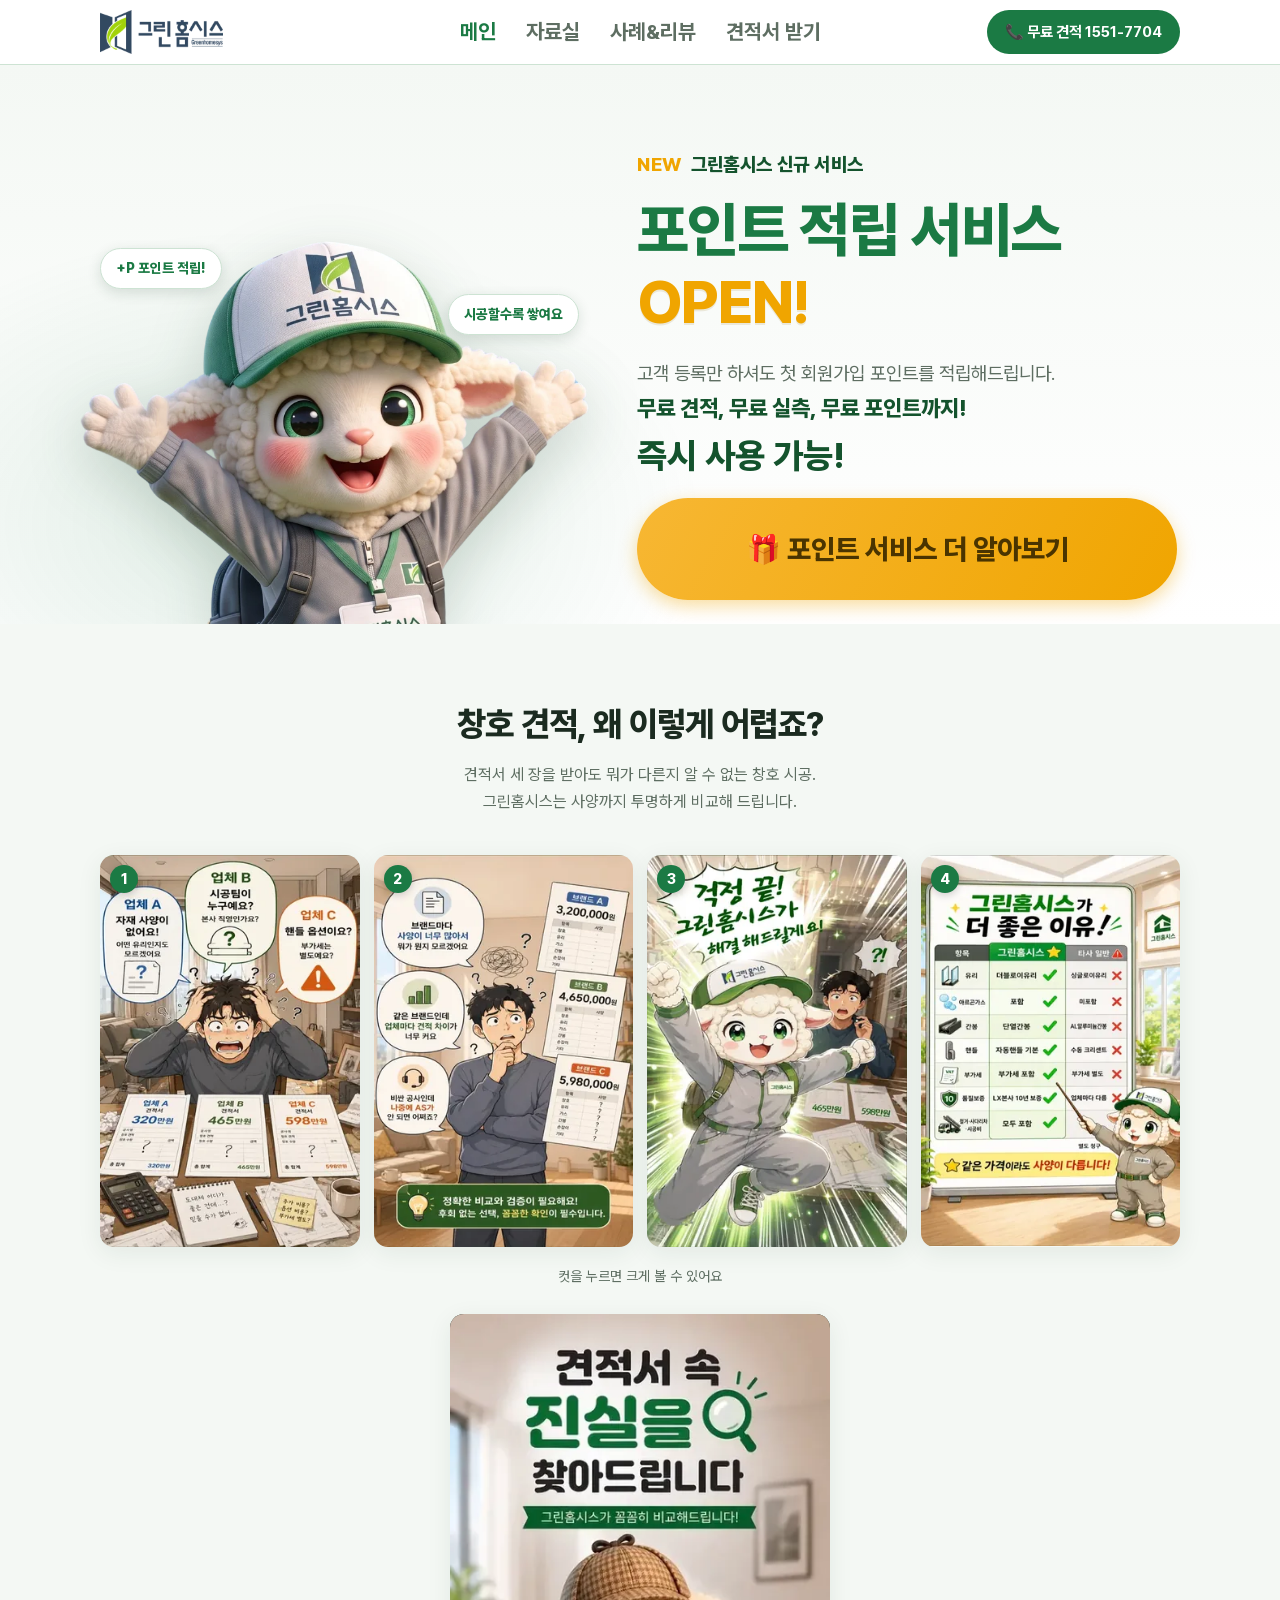
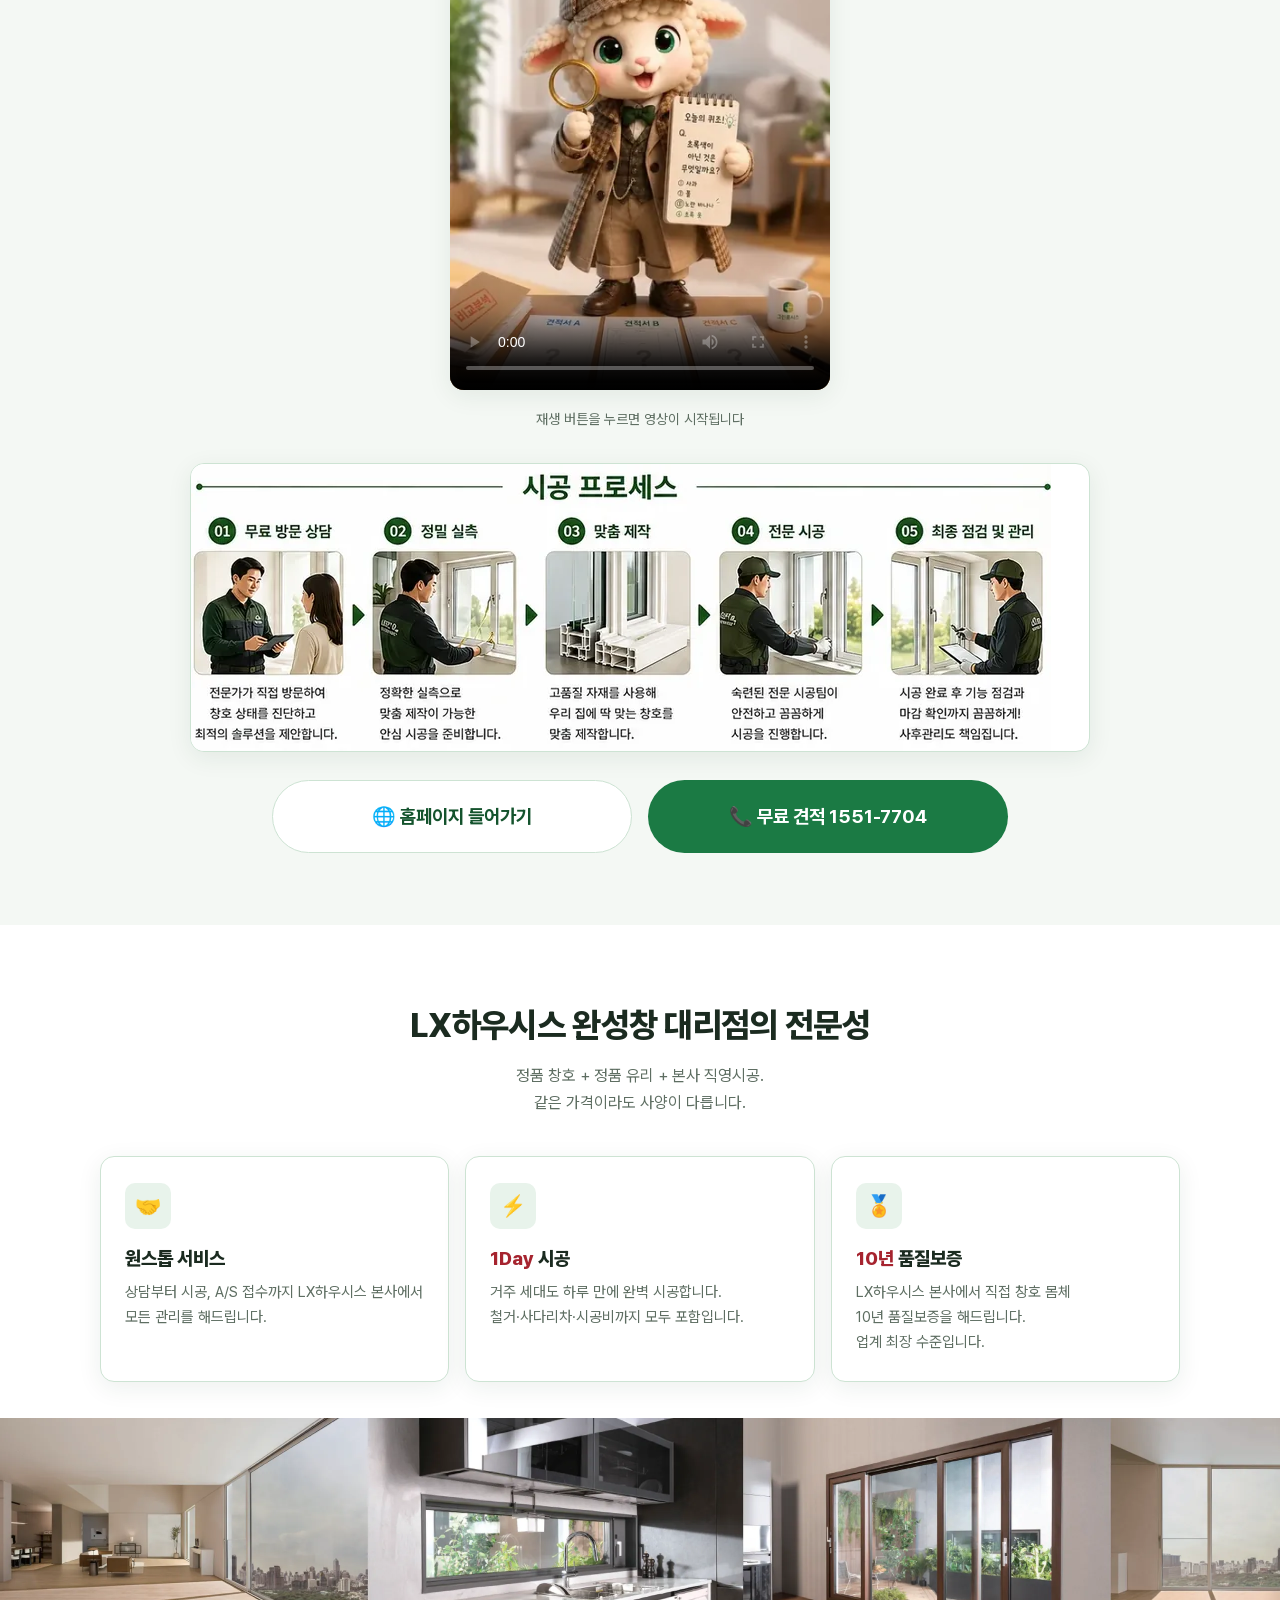
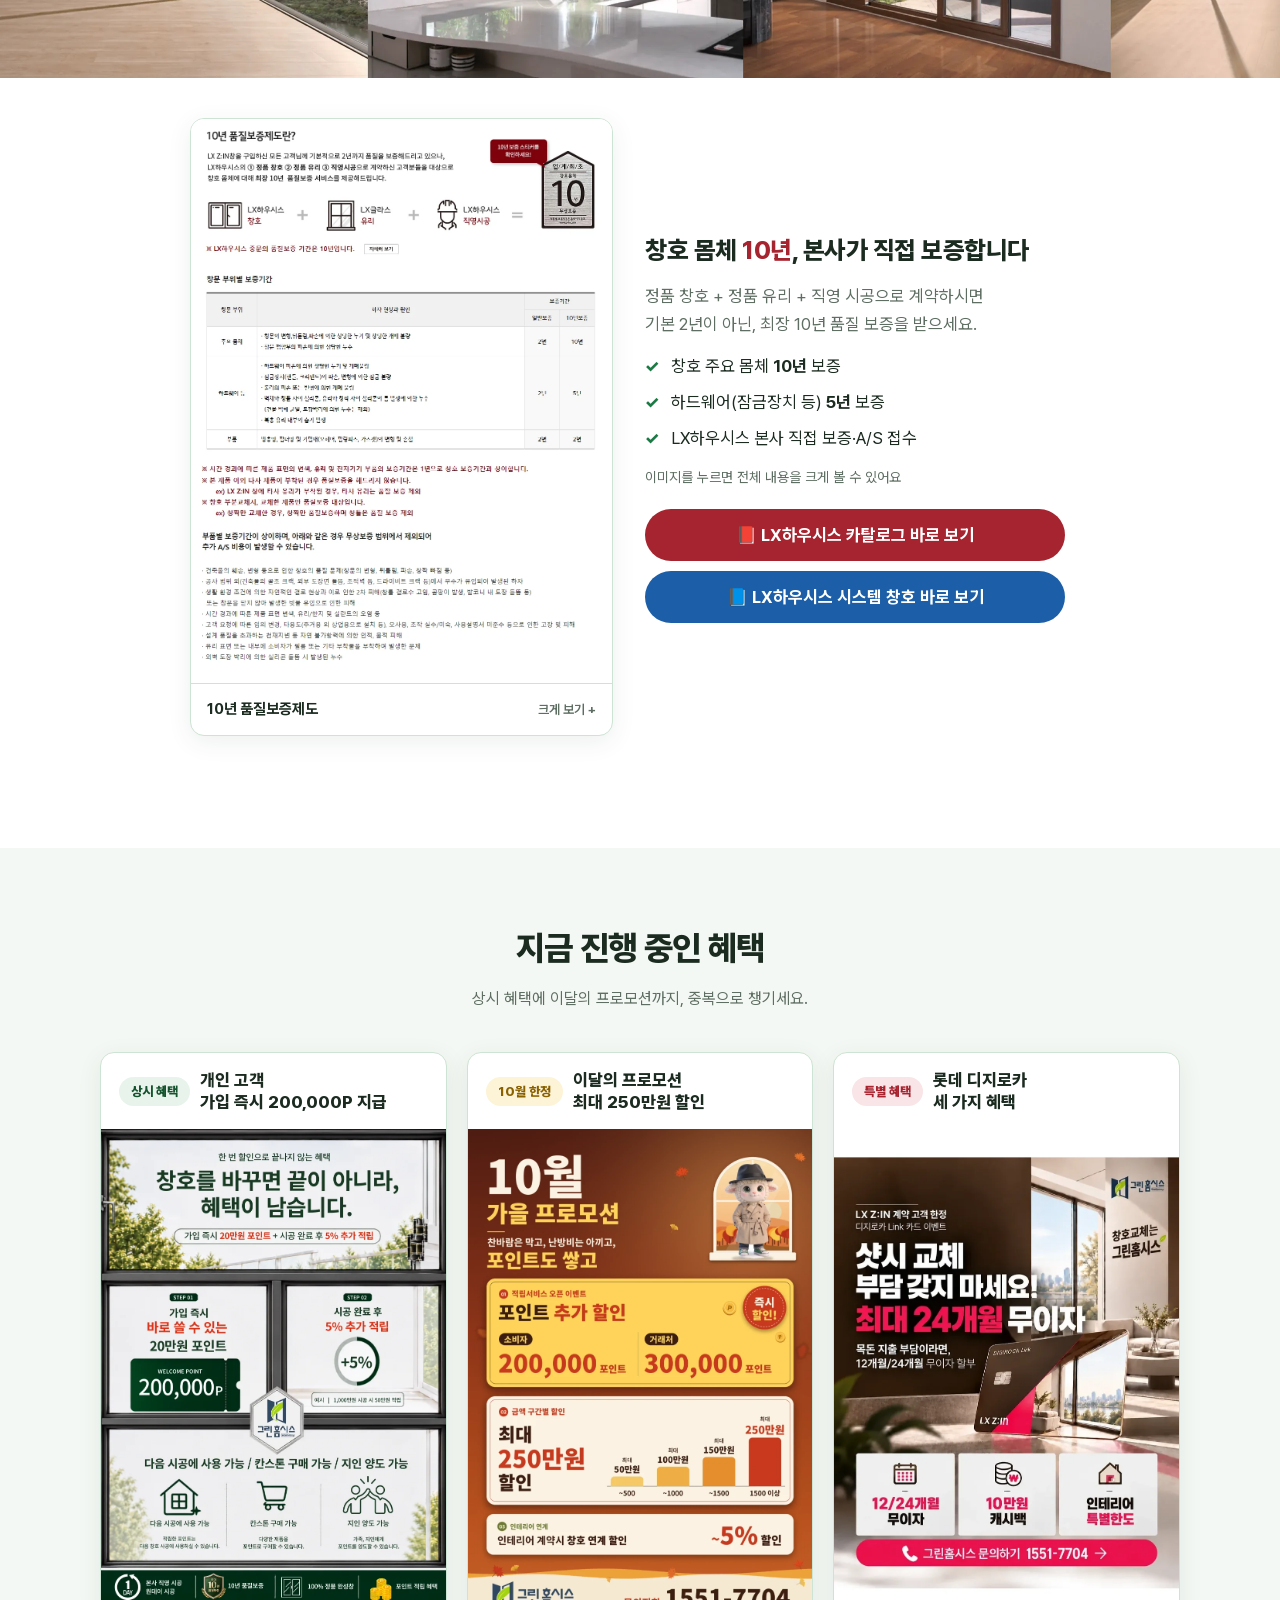
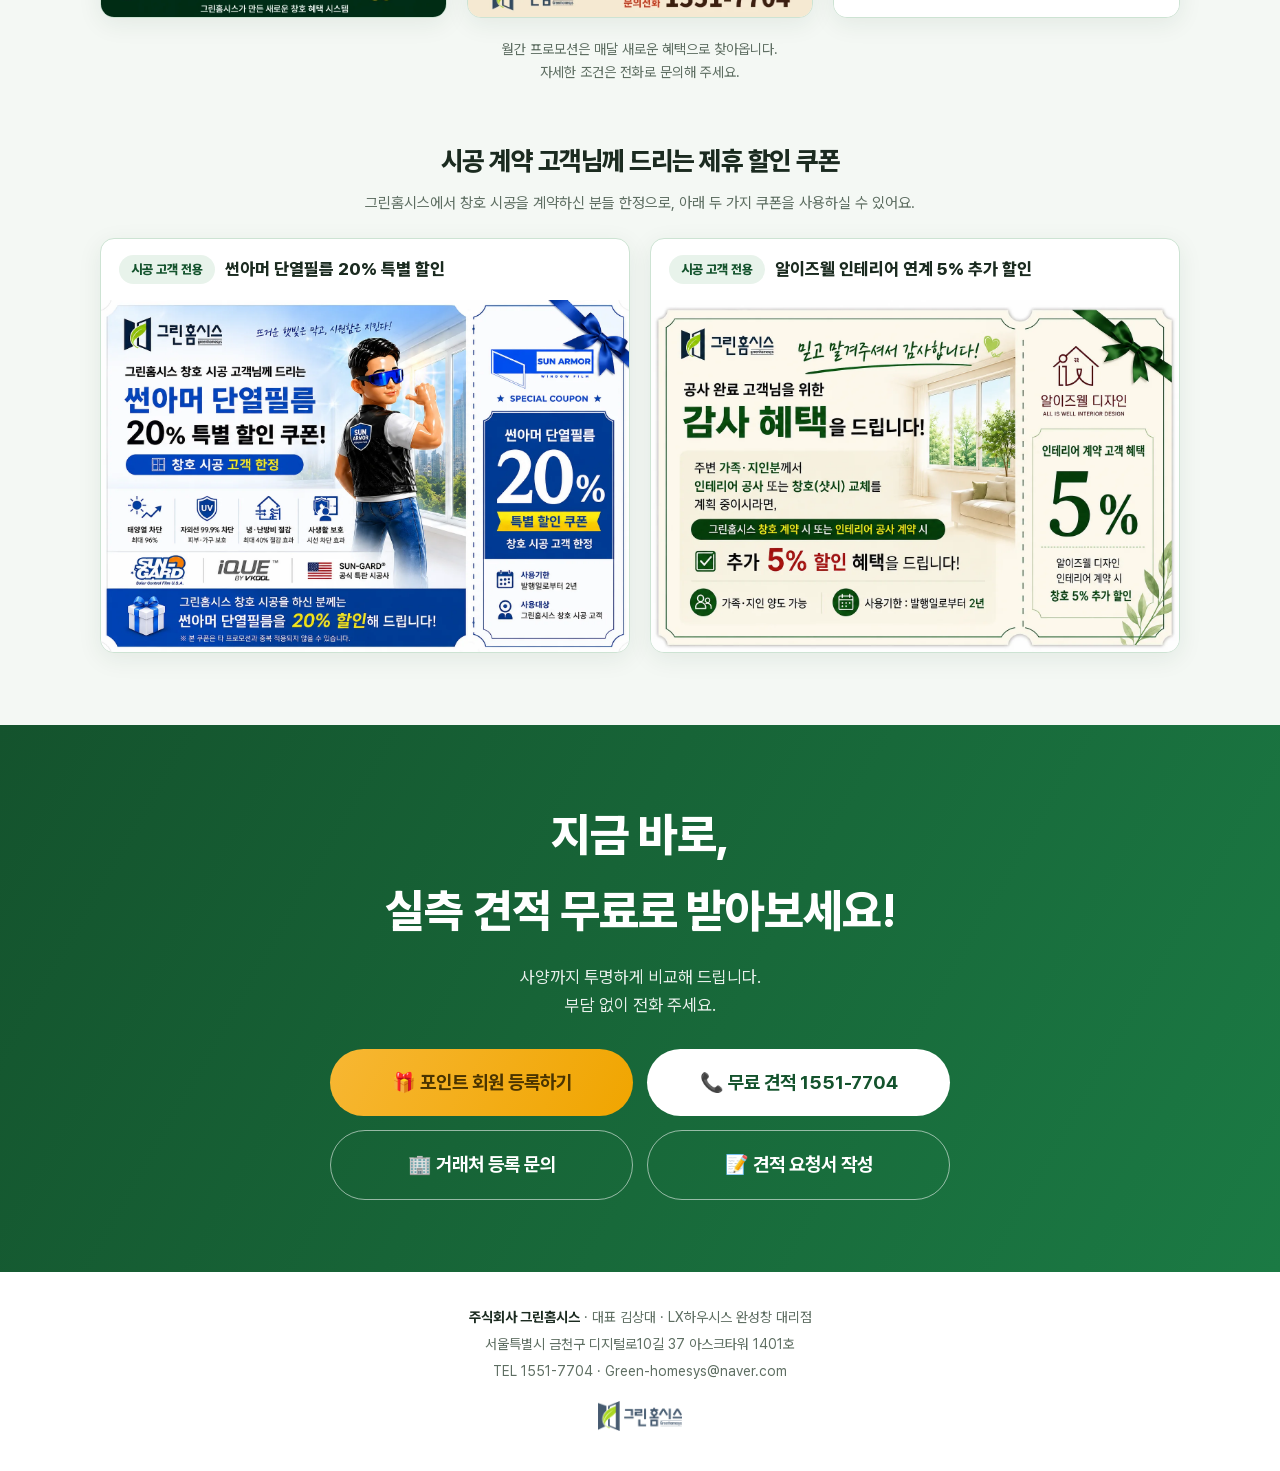
==== commit 8ada1ab5: "프로모션 카드 제목을 "짧은 이름 / 혜택" 두 줄로 콜론으로 잇던 한 줄 제목(개인 고객: 가입 즉시 200,000P 지급 등)을 줄바꿈으로 나눠 늘 같은 자리에서 끊기게 함. " ====
--- a/index.html
+++ b/index.html
@@ -302,6 +302,9 @@
   }
   .promo-card .head { display: flex; align-items: center; gap: 10px; padding: 16px 18px; }
   .promo-card .head h3 { font-size: 17px; font-weight: 800; }
+  /* 카드 제목을 "짧은 이름 / 혜택"으로 두 줄 나눔(임송화 지시 2026-10-29) — 좁을 때 아무 데서나
+     꺾이지 않고 늘 같은 자리에서 끊긴다. */
+  .promo-card .head h3.two-line { line-height: 1.3; }
   .badge { font-size: 13px; font-weight: 800; padding: 4px 12px; border-radius: 999px; white-space: nowrap; }
   .badge-always { background: var(--green-soft); color: var(--green-deep); }
   .badge-month { background: var(--amber-soft); color: #8a6100; }
@@ -472,6 +475,8 @@
     .promo-card .head .badge { font-size: 12px; padding: 3px 9px; }
     .promo-card .head h3 { font-size: clamp(13px, 3.7vw, 17px); letter-spacing: -.02em;
       white-space: nowrap; min-width: 0; overflow: hidden; text-overflow: ellipsis; }
+    /* 두 줄 제목(위 .two-line)은 한 줄로 우겨넣지 않는다 — 제 줄에서 꺾이게 그대로 둔다. */
+    .promo-card .head h3.two-line { white-space: normal; overflow: visible; text-overflow: clip; line-height: 1.25; }
     .namecard-btns .btn { flex: 1 1 100%; }
   }
 
@@ -669,14 +674,14 @@
       <div class="promo-card">
         <div class="head">
           <span class="badge badge-always">상시 혜택</span>
-          <h3>개인 고객: 가입 즉시 200,000P 지급</h3>
+          <h3 class="two-line">개인 고객<br>가입 즉시 200,000P 지급</h3>
         </div>
         <img src="assets/promo-always.webp" alt="개인 고객 혜택: 가입 즉시 바로 쓸 수 있는 200,000포인트, 시공 완료 후 5% 추가 적립" loading="lazy" data-full="assets/promo-always.webp" width="891" height="1260" decoding="async">
       </div>
       <div class="promo-card">
         <div class="head">
           <span class="badge badge-month">10월 한정</span>
-          <h3>이달의 프로모션: 최대 250만원 할인</h3>
+          <h3 class="two-line">이달의 프로모션<br>최대 250만원 할인</h3>
         </div>
         <!-- 매달 포스터 교체: assets/promo-YYYY-MM.webp 로 새 파일을 넣고 아래 세 곳
              (src, data-full, width/height, alt)과 위의 "N월 한정" 표시를 바꿉니다. 파일 이름을 매달 바꾸는 이유는
@@ -686,7 +691,7 @@
       <div class="promo-card">
         <div class="head">
           <span class="badge badge-special">특별 혜택</span>
-          <h3>롯데 디지로카: 세 가지 혜택</h3>
+          <h3 class="two-line">롯데 디지로카<br>세 가지 혜택</h3>
         </div>
         <img src="assets/promo-lotte-digiroca.webp" alt="LX Z:IN 계약 고객 한정 롯데 디지로카 Link 카드 이벤트: 샷시 교체 12·24개월 무이자 할부, 10만원 캐시백, 인테리어 특별한도" loading="lazy" data-full="assets/promo-lotte-digiroca.webp" width="891" height="1260" decoding="async">
       </div>
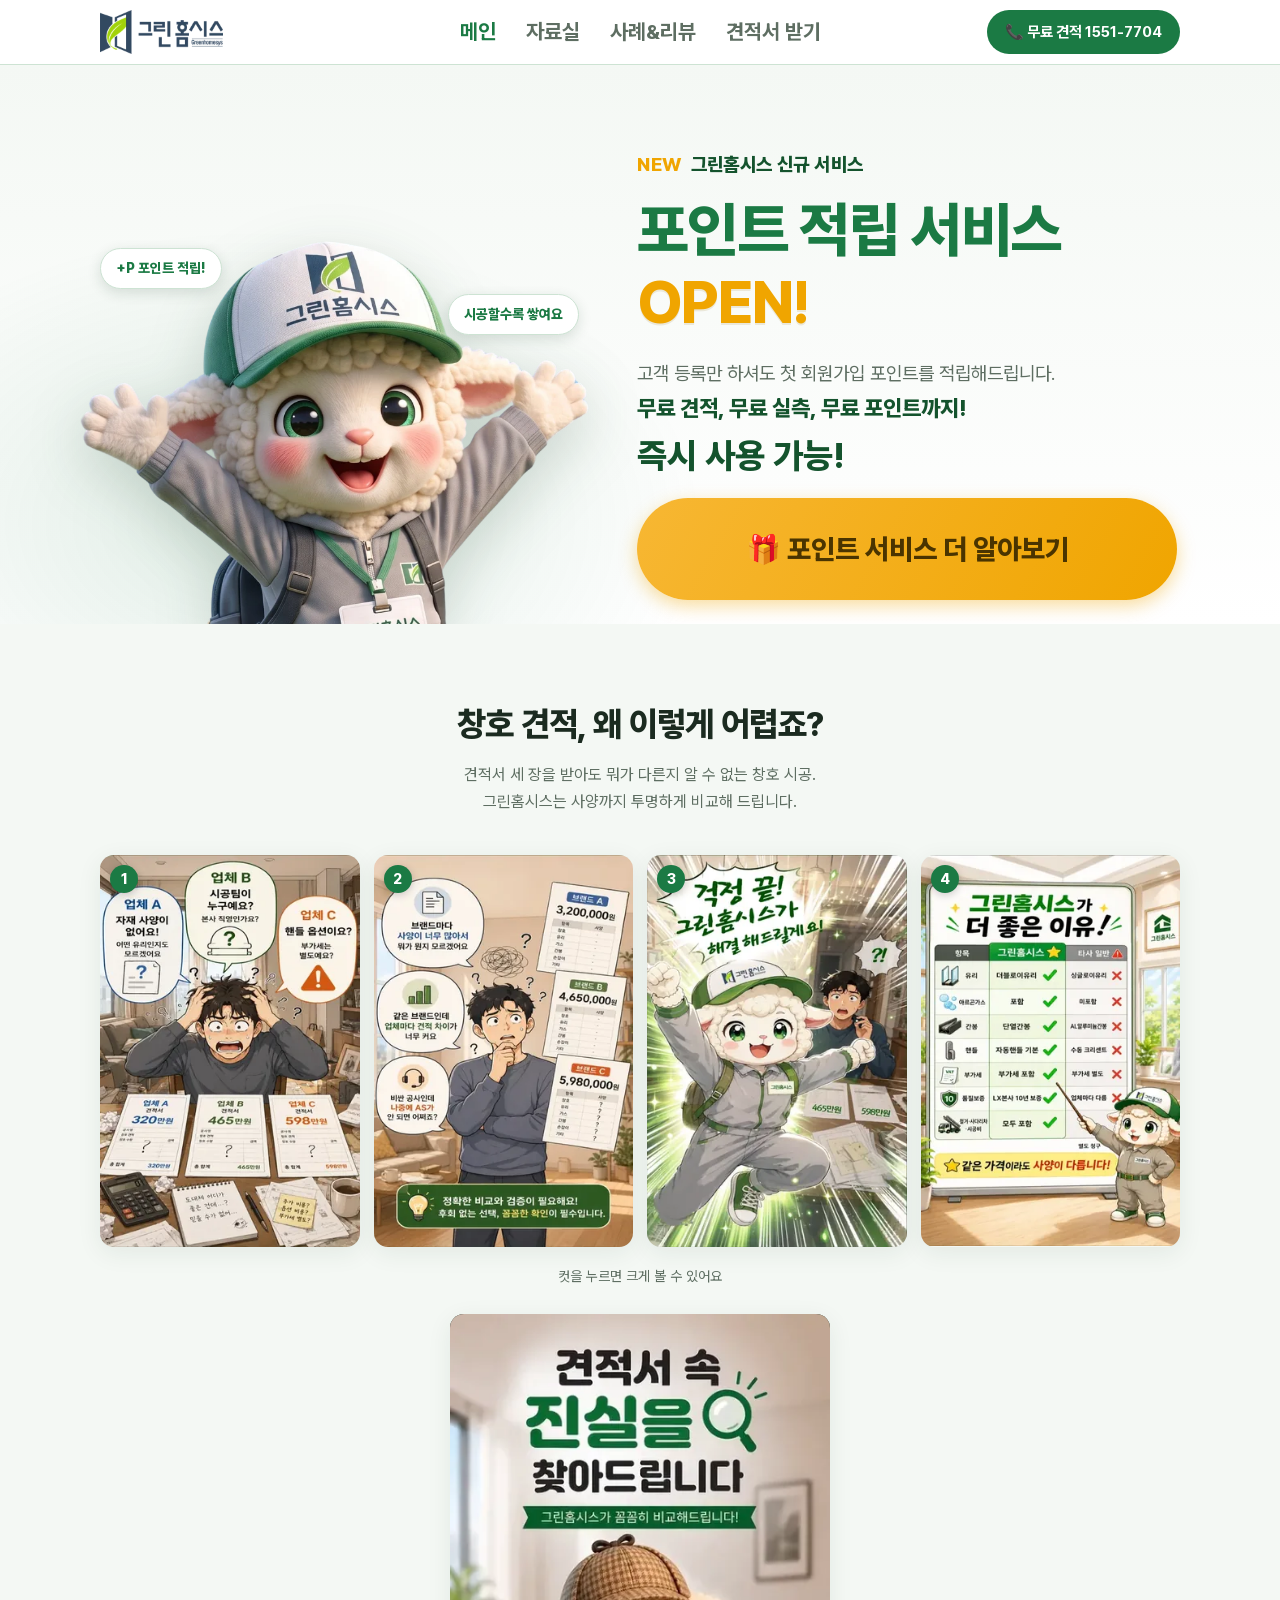
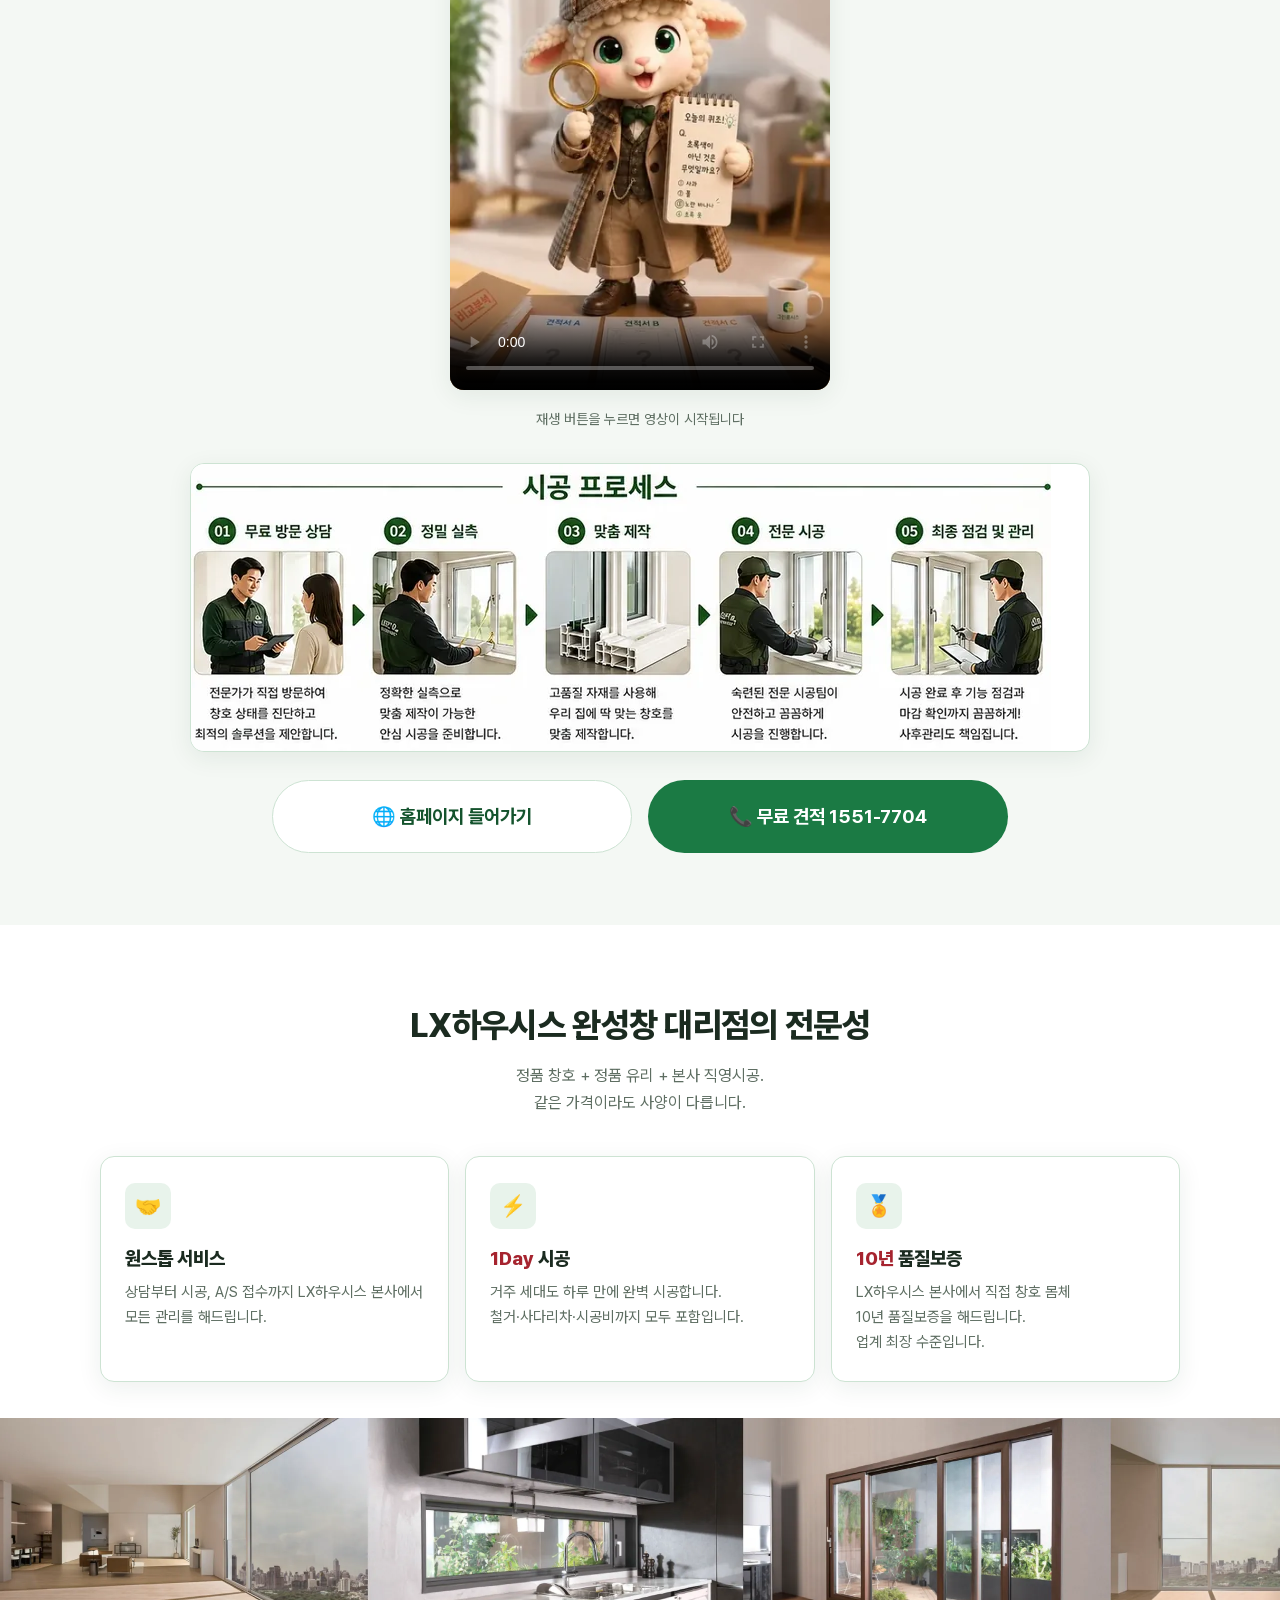
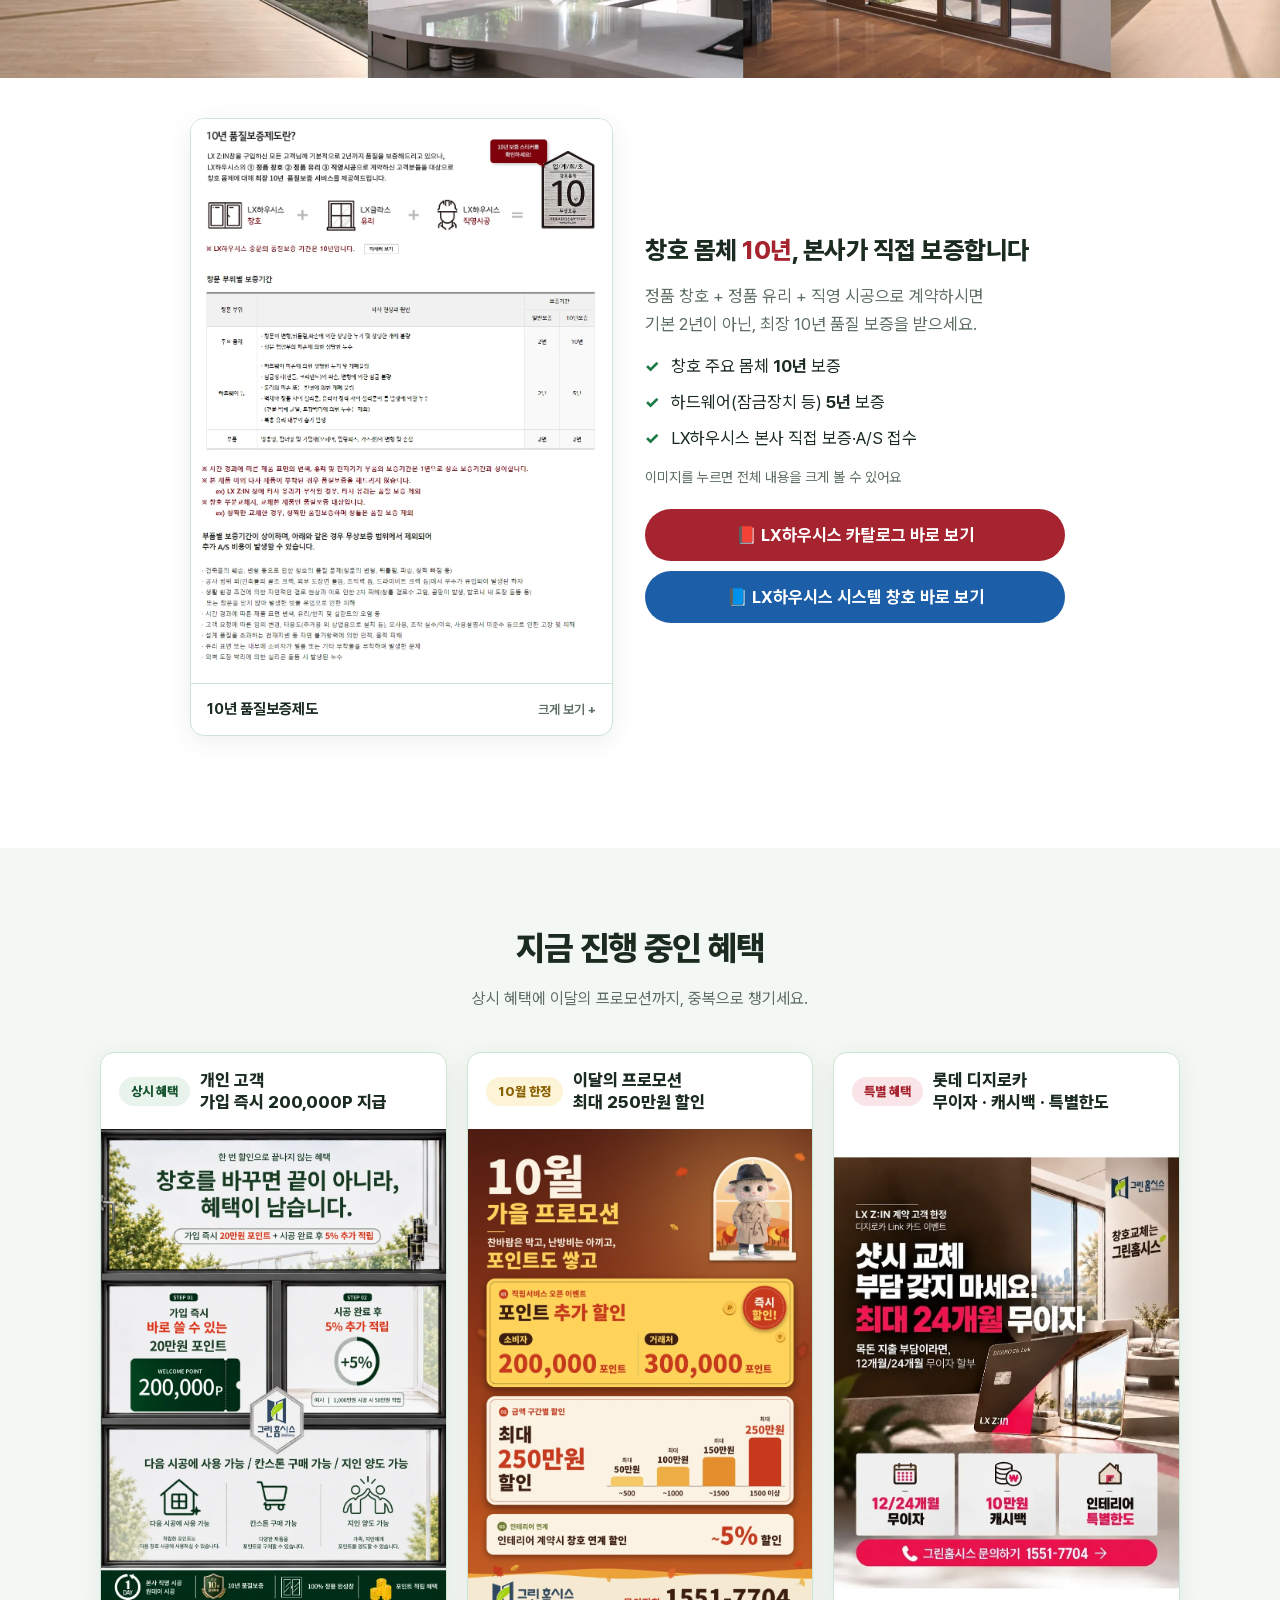
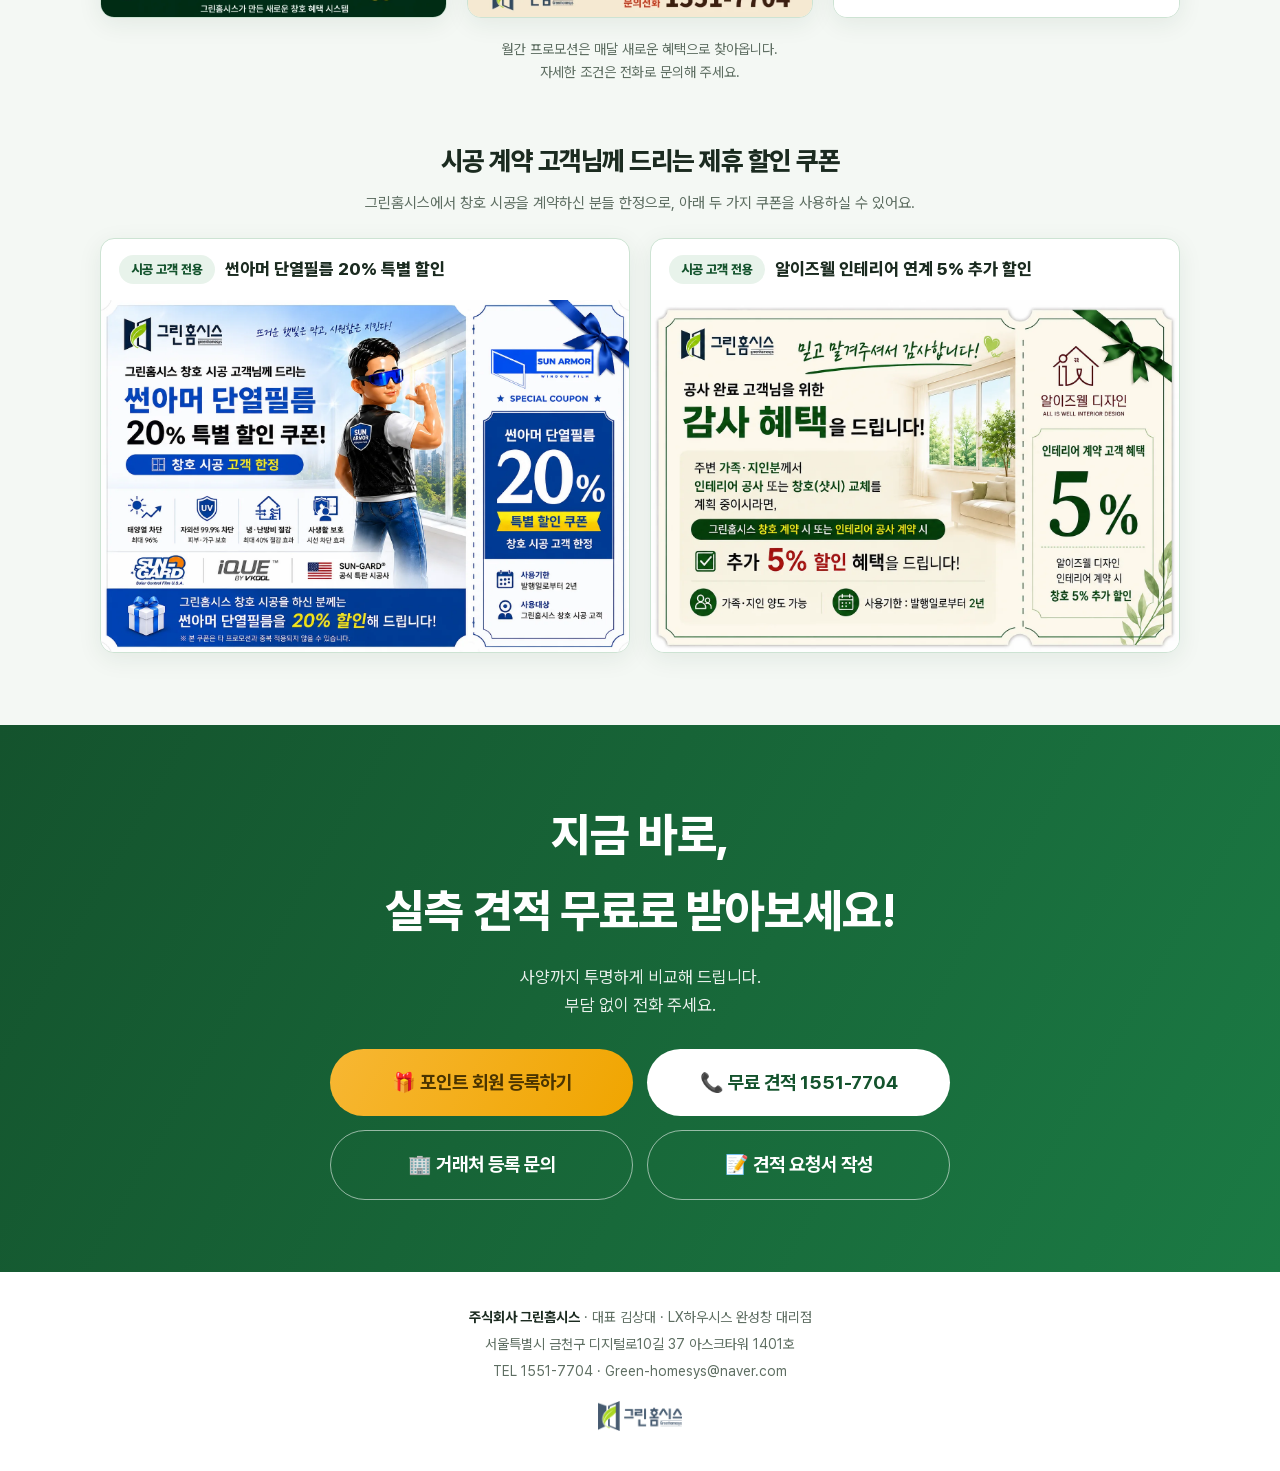
==== commit 4bb18c09: "롯데 디지로카 카드 제목 — "세 가지 혜택" → "무이자 · 캐시백 · 특별한도" Co-Authored-By: Claude Sonnet 5 <noreply@anthropic.co" ====
--- a/index.html
+++ b/index.html
@@ -691,7 +691,7 @@
       <div class="promo-card">
         <div class="head">
           <span class="badge badge-special">특별 혜택</span>
-          <h3 class="two-line">롯데 디지로카<br>세 가지 혜택</h3>
+          <h3 class="two-line">롯데 디지로카<br>무이자 · 캐시백 · 특별한도</h3>
         </div>
         <img src="assets/promo-lotte-digiroca.webp" alt="LX Z:IN 계약 고객 한정 롯데 디지로카 Link 카드 이벤트: 샷시 교체 12·24개월 무이자 할부, 10만원 캐시백, 인테리어 특별한도" loading="lazy" data-full="assets/promo-lotte-digiroca.webp" width="891" height="1260" decoding="async">
       </div>
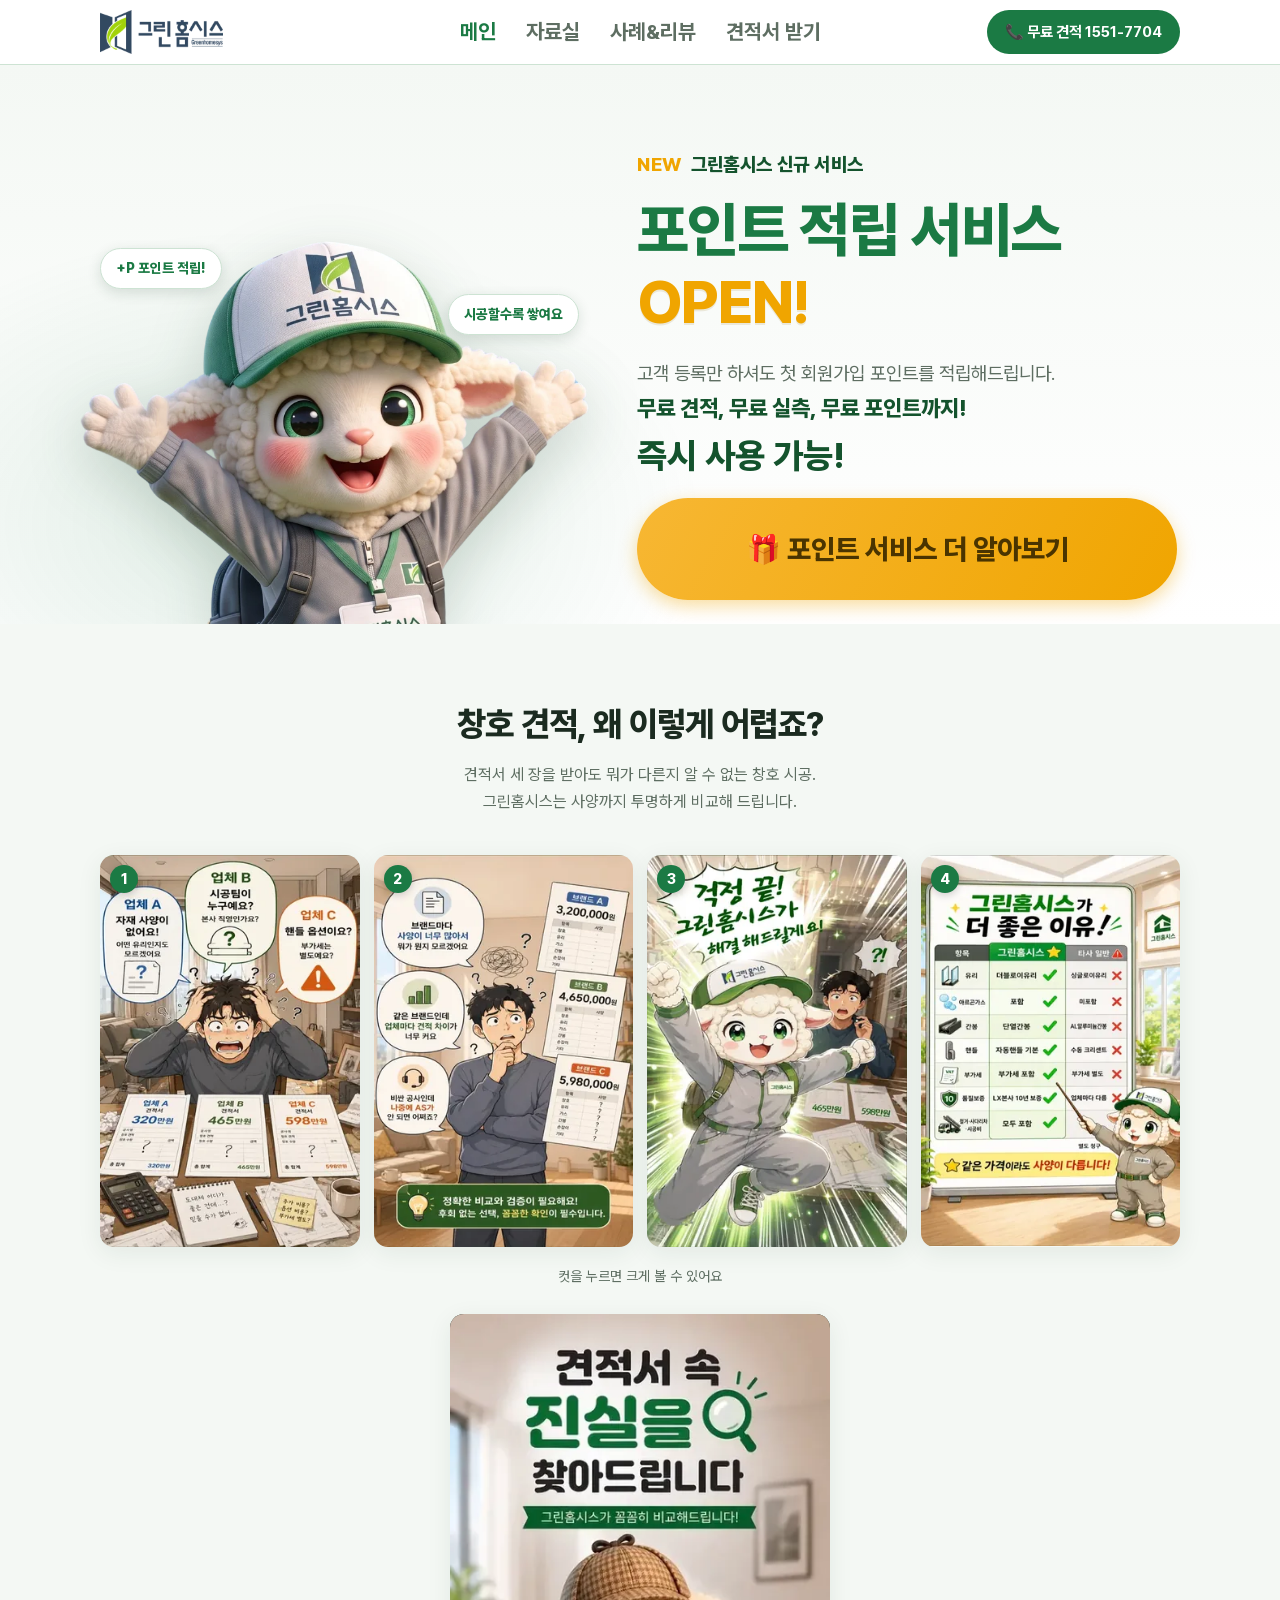
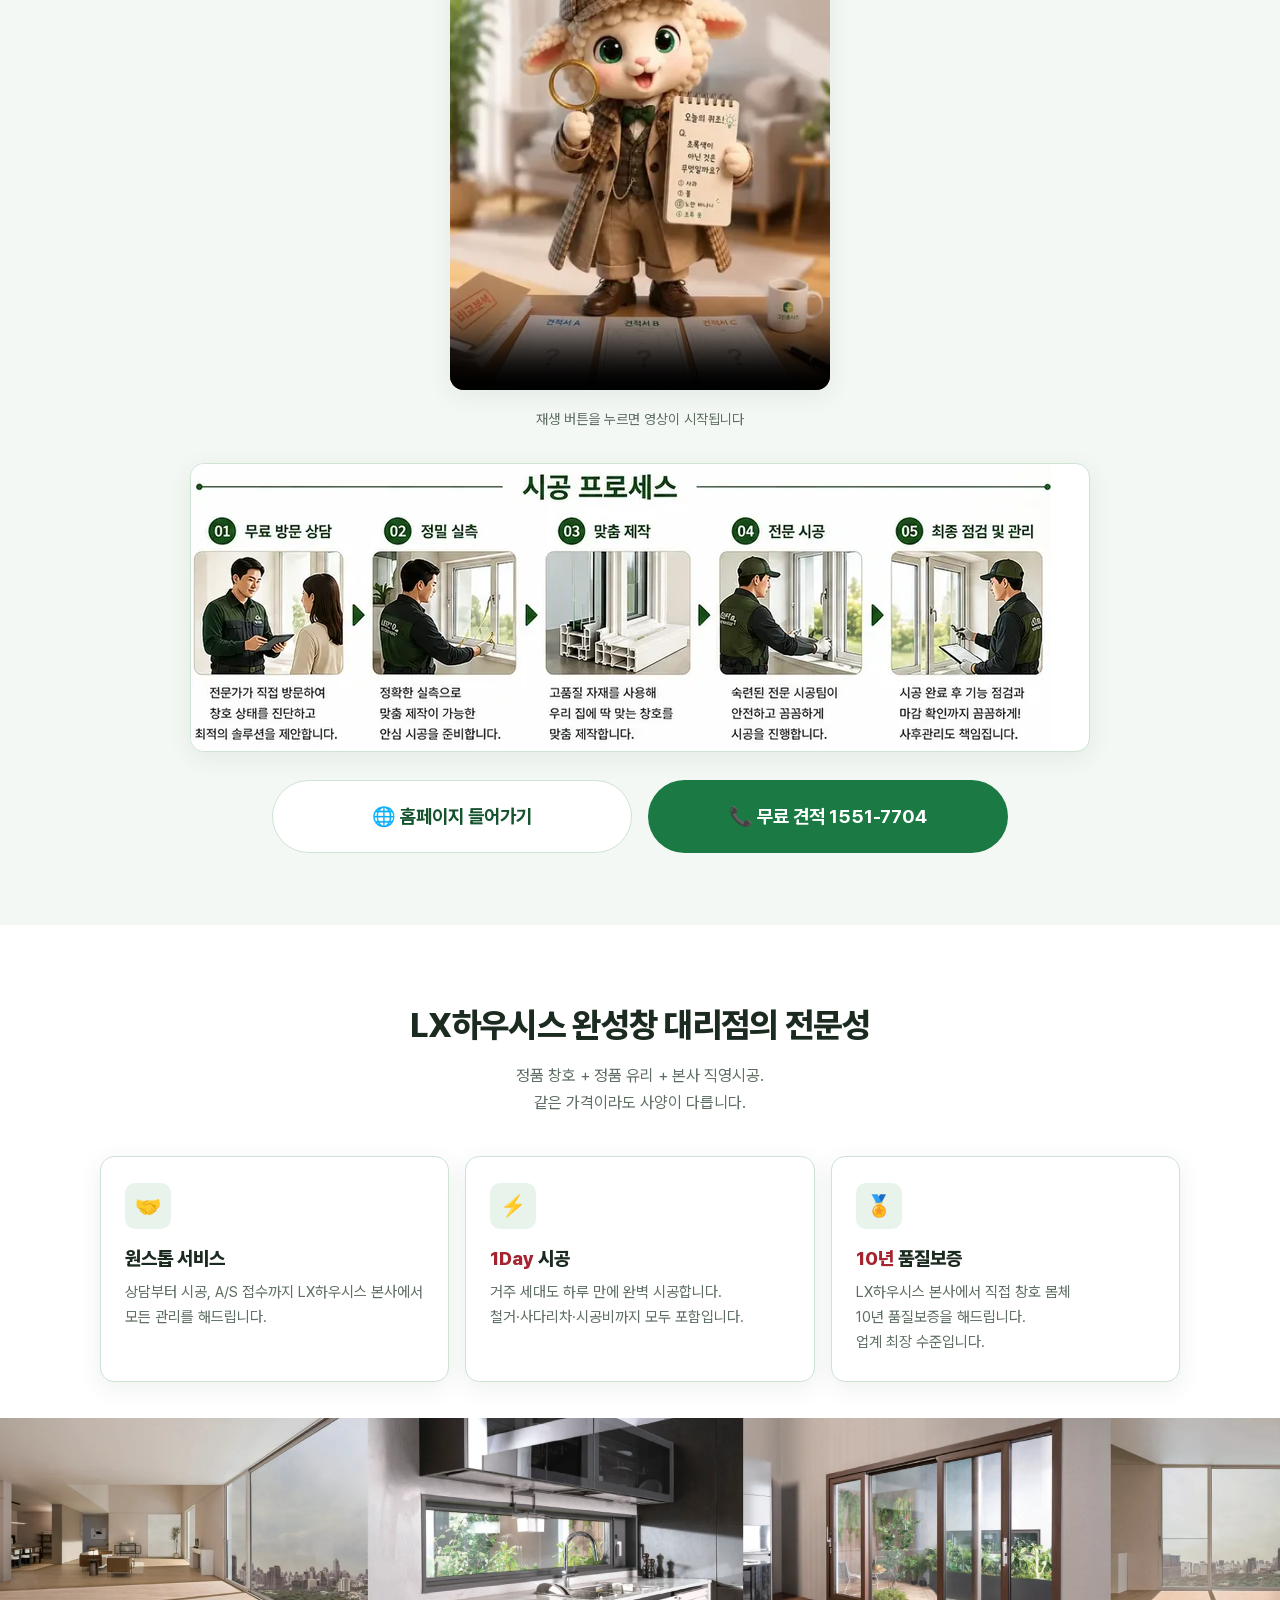
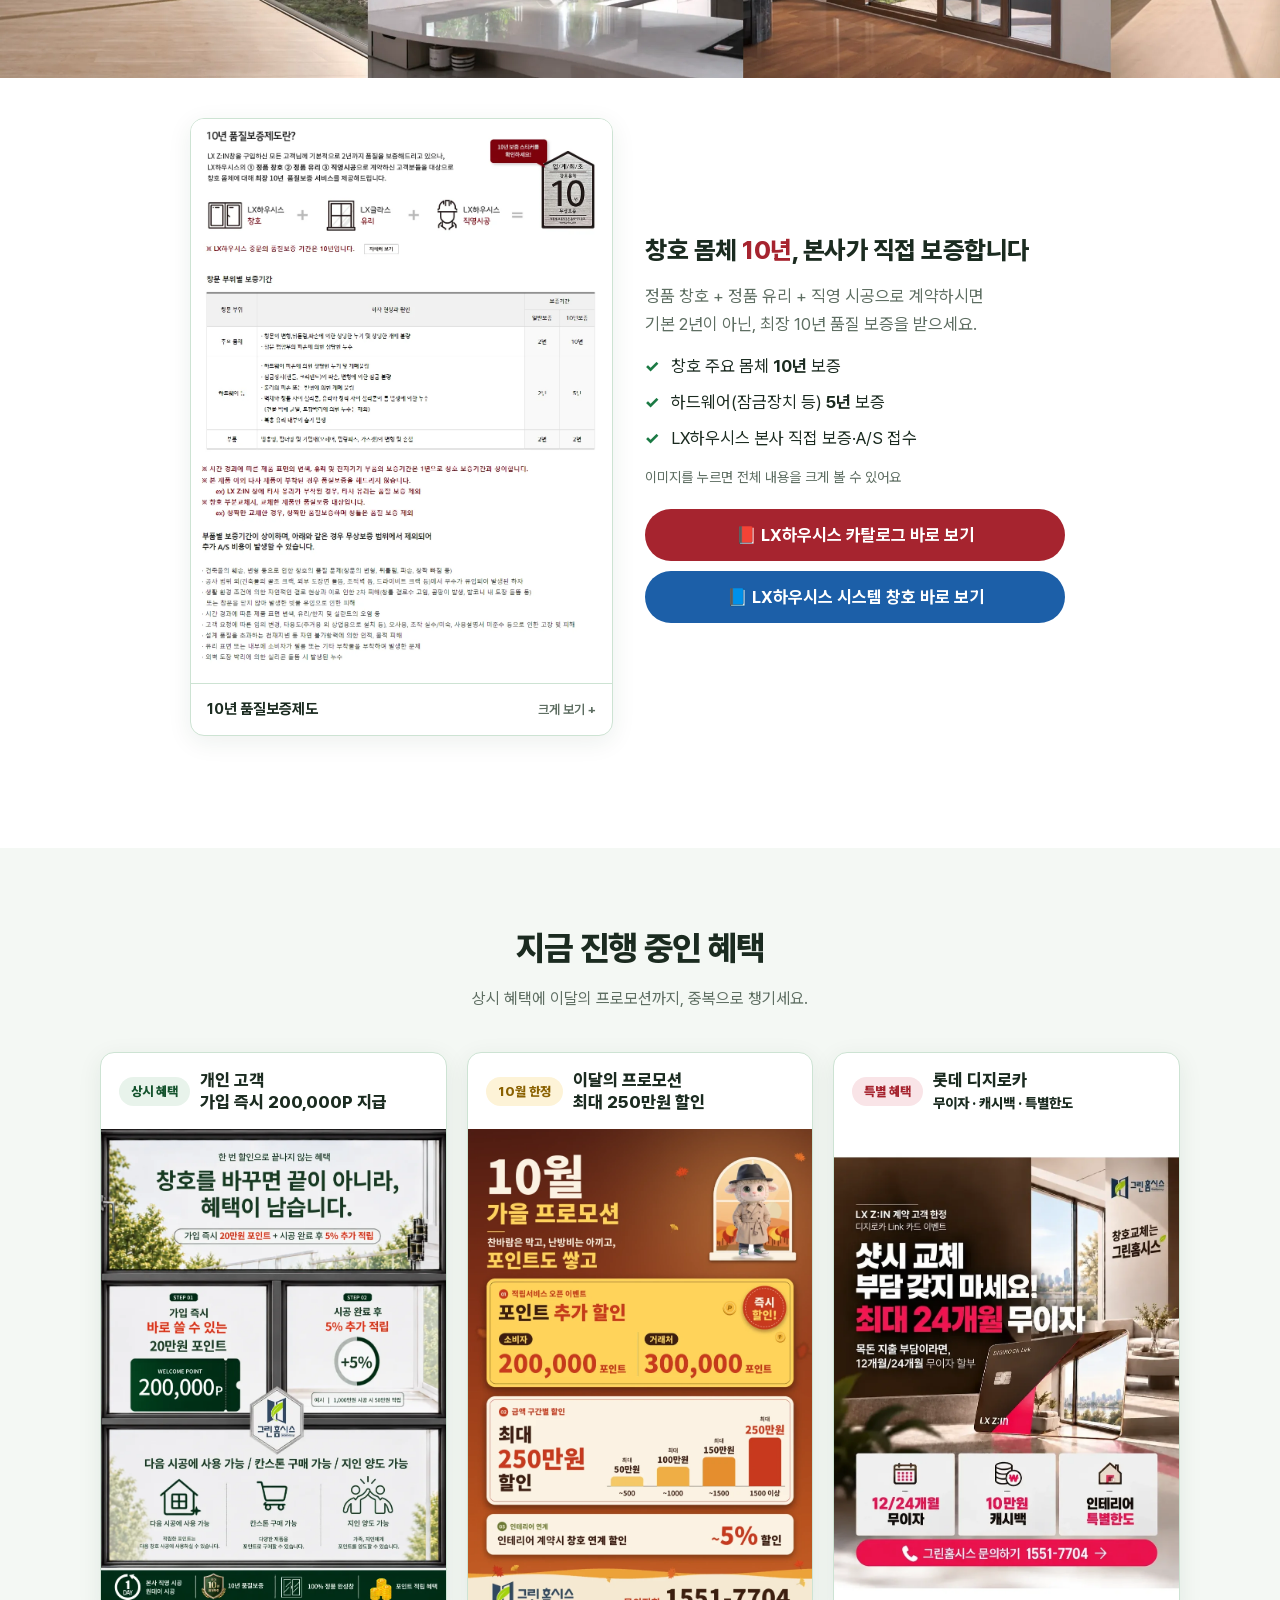
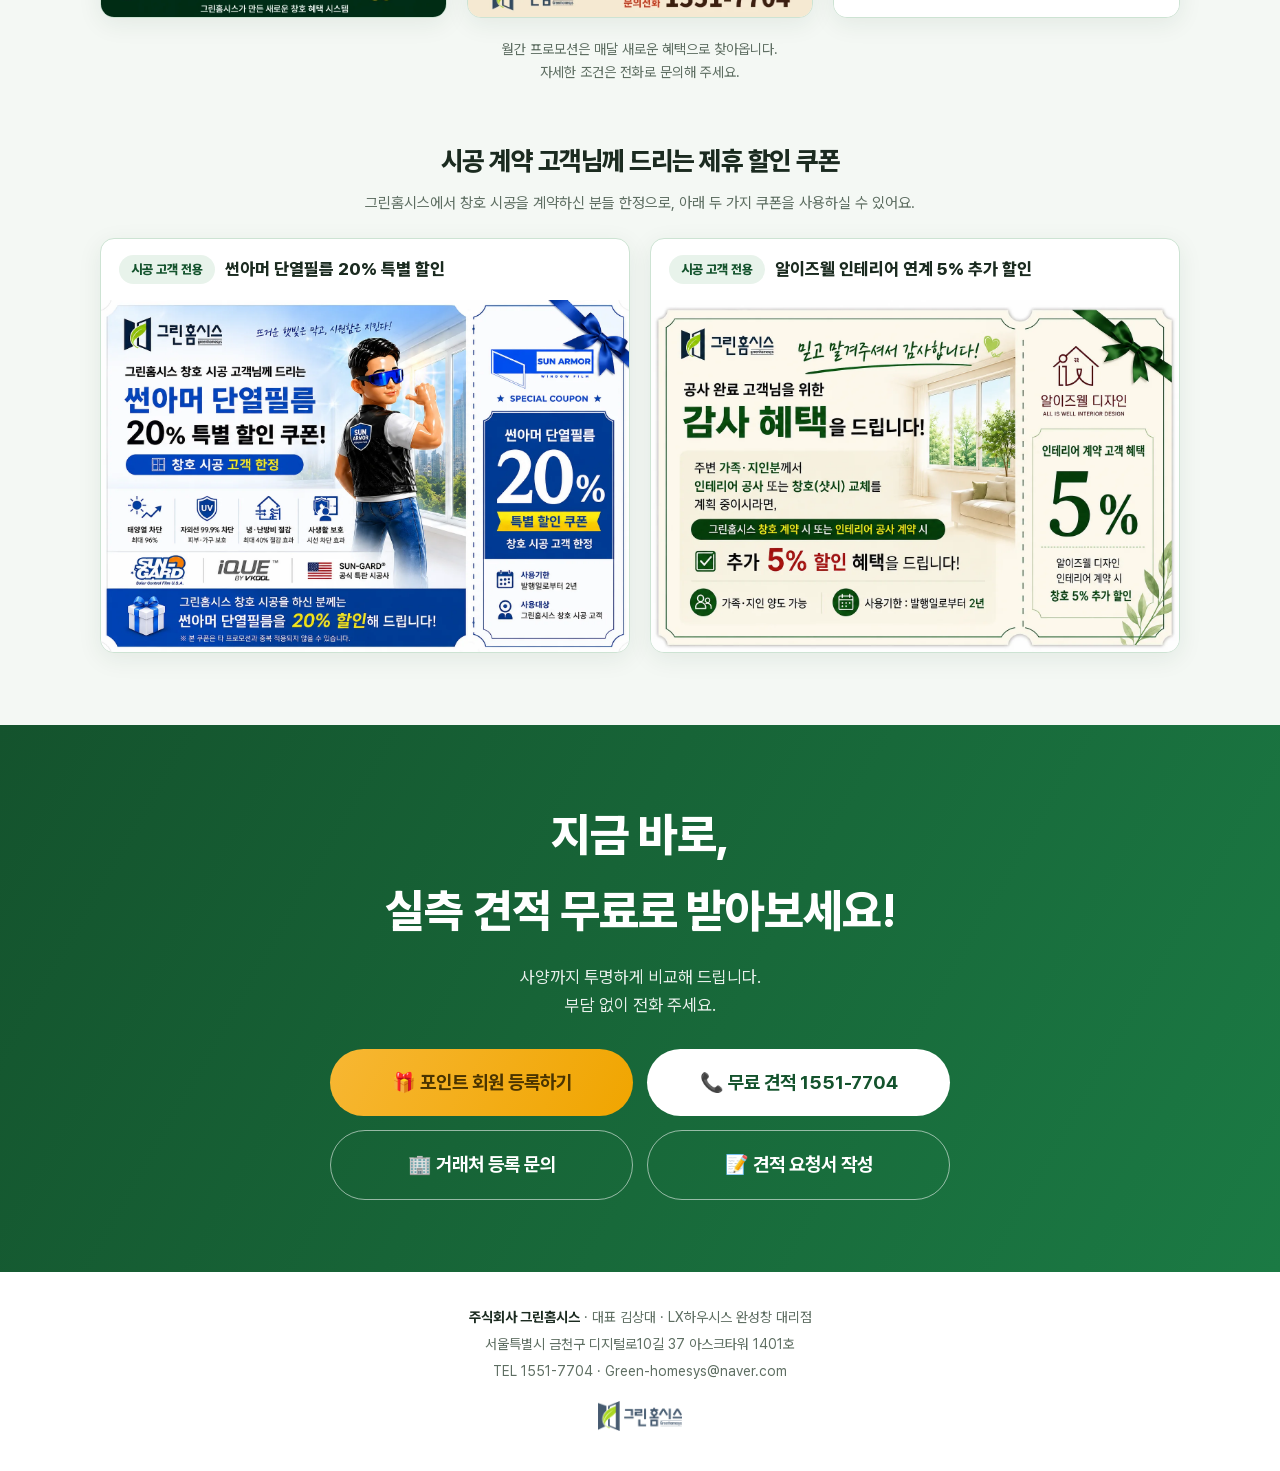
==== commit f682706c: "롯데 디지로카 카드 — 혜택 줄 글자 크기 줄임(세 줄로 안 꺾이게) 가장 좁은 3열 구간(901px)에서 "무이자 · 캐시백 · 특별한도"가 두 줄로 꺾여 제목이 통째로 세 줄이" ====
--- a/index.html
+++ b/index.html
@@ -305,6 +305,8 @@
   /* 카드 제목을 "짧은 이름 / 혜택"으로 두 줄 나눔(임송화 지시 2026-10-29) — 좁을 때 아무 데서나
      꺾이지 않고 늘 같은 자리에서 끊긴다. */
   .promo-card .head h3.two-line { line-height: 1.3; }
+  /* 둘째 줄이 길어 두 줄로 꺾이는 카드(롯데 디지로카)만 — 한 줄 이름보다 작게 */
+  .promo-card .head h3.two-line .sub { font-size: .82em; }
   .badge { font-size: 13px; font-weight: 800; padding: 4px 12px; border-radius: 999px; white-space: nowrap; }
   .badge-always { background: var(--green-soft); color: var(--green-deep); }
   .badge-month { background: var(--amber-soft); color: #8a6100; }
@@ -691,7 +693,7 @@
       <div class="promo-card">
         <div class="head">
           <span class="badge badge-special">특별 혜택</span>
-          <h3 class="two-line">롯데 디지로카<br>무이자 · 캐시백 · 특별한도</h3>
+          <h3 class="two-line">롯데 디지로카<br><span class="sub">무이자 · 캐시백 · 특별한도</span></h3>
         </div>
         <img src="assets/promo-lotte-digiroca.webp" alt="LX Z:IN 계약 고객 한정 롯데 디지로카 Link 카드 이벤트: 샷시 교체 12·24개월 무이자 할부, 10만원 캐시백, 인테리어 특별한도" loading="lazy" data-full="assets/promo-lotte-digiroca.webp" width="891" height="1260" decoding="async">
       </div>
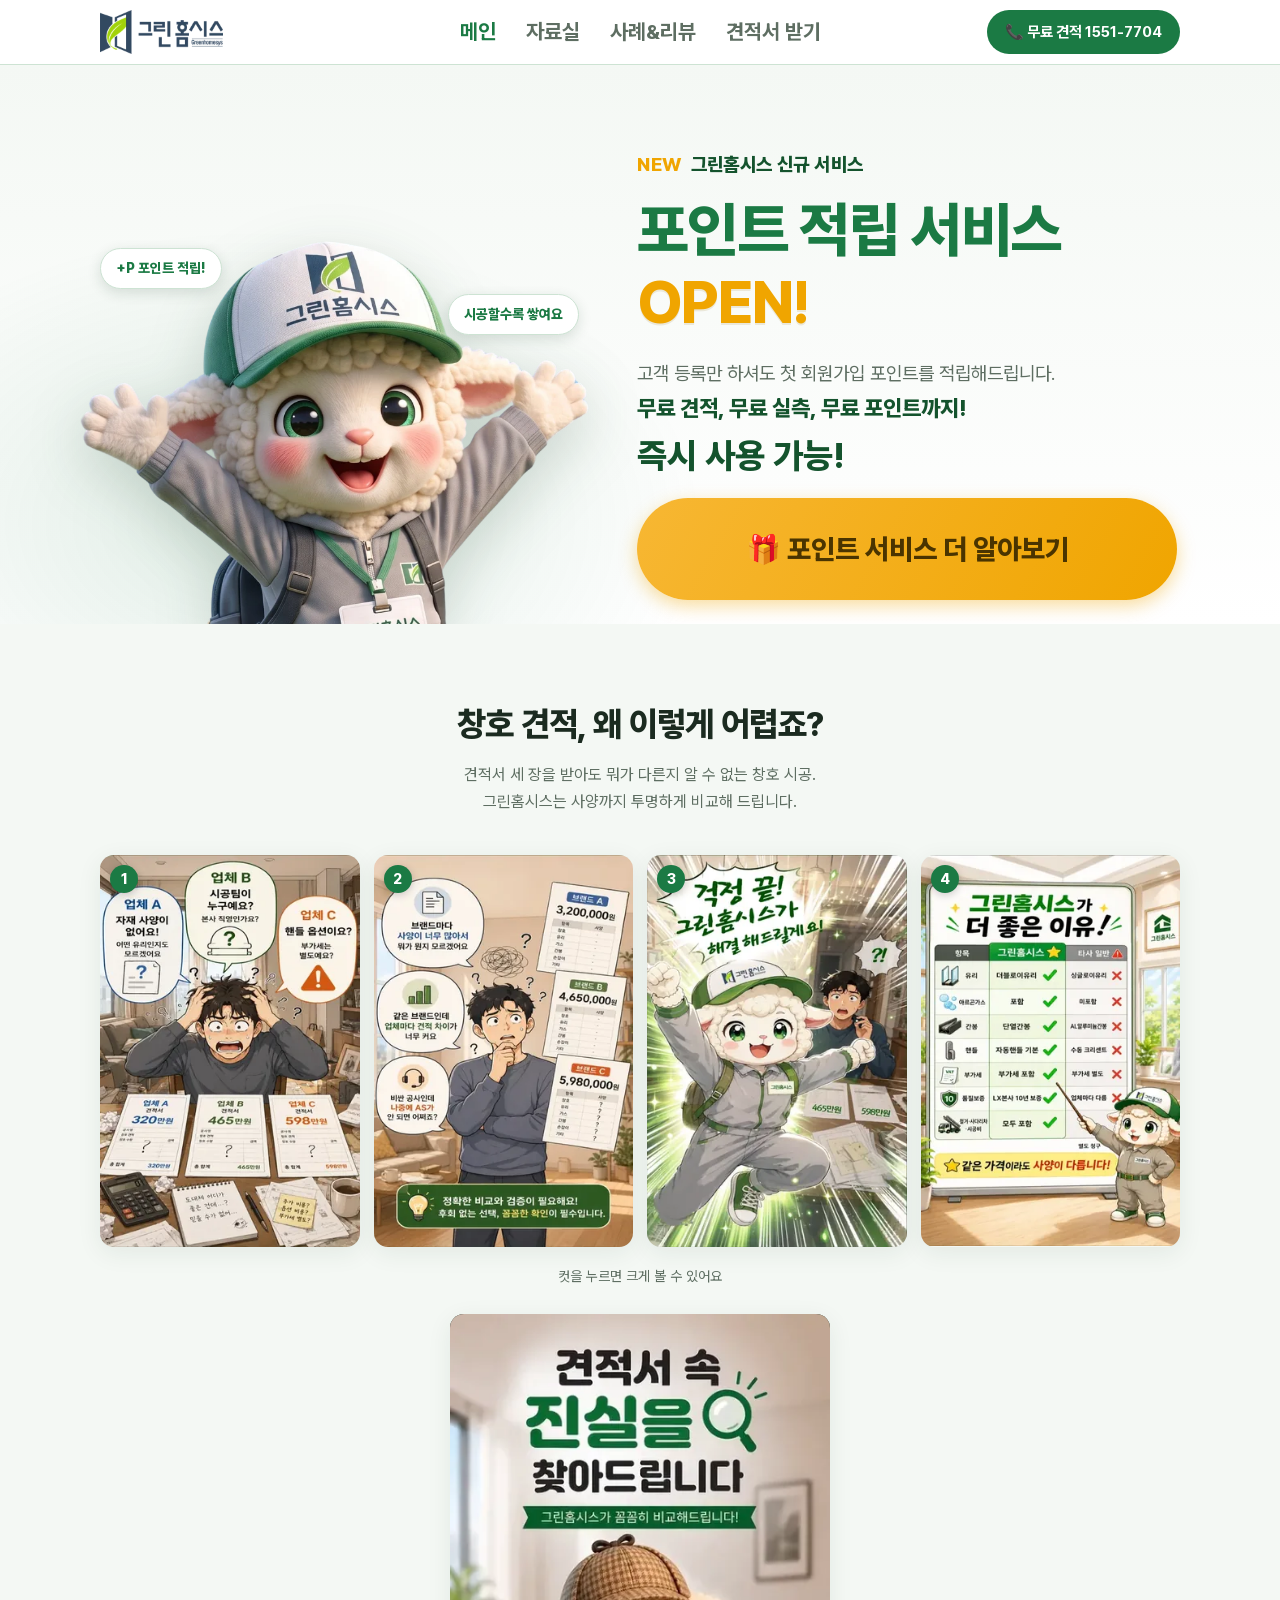
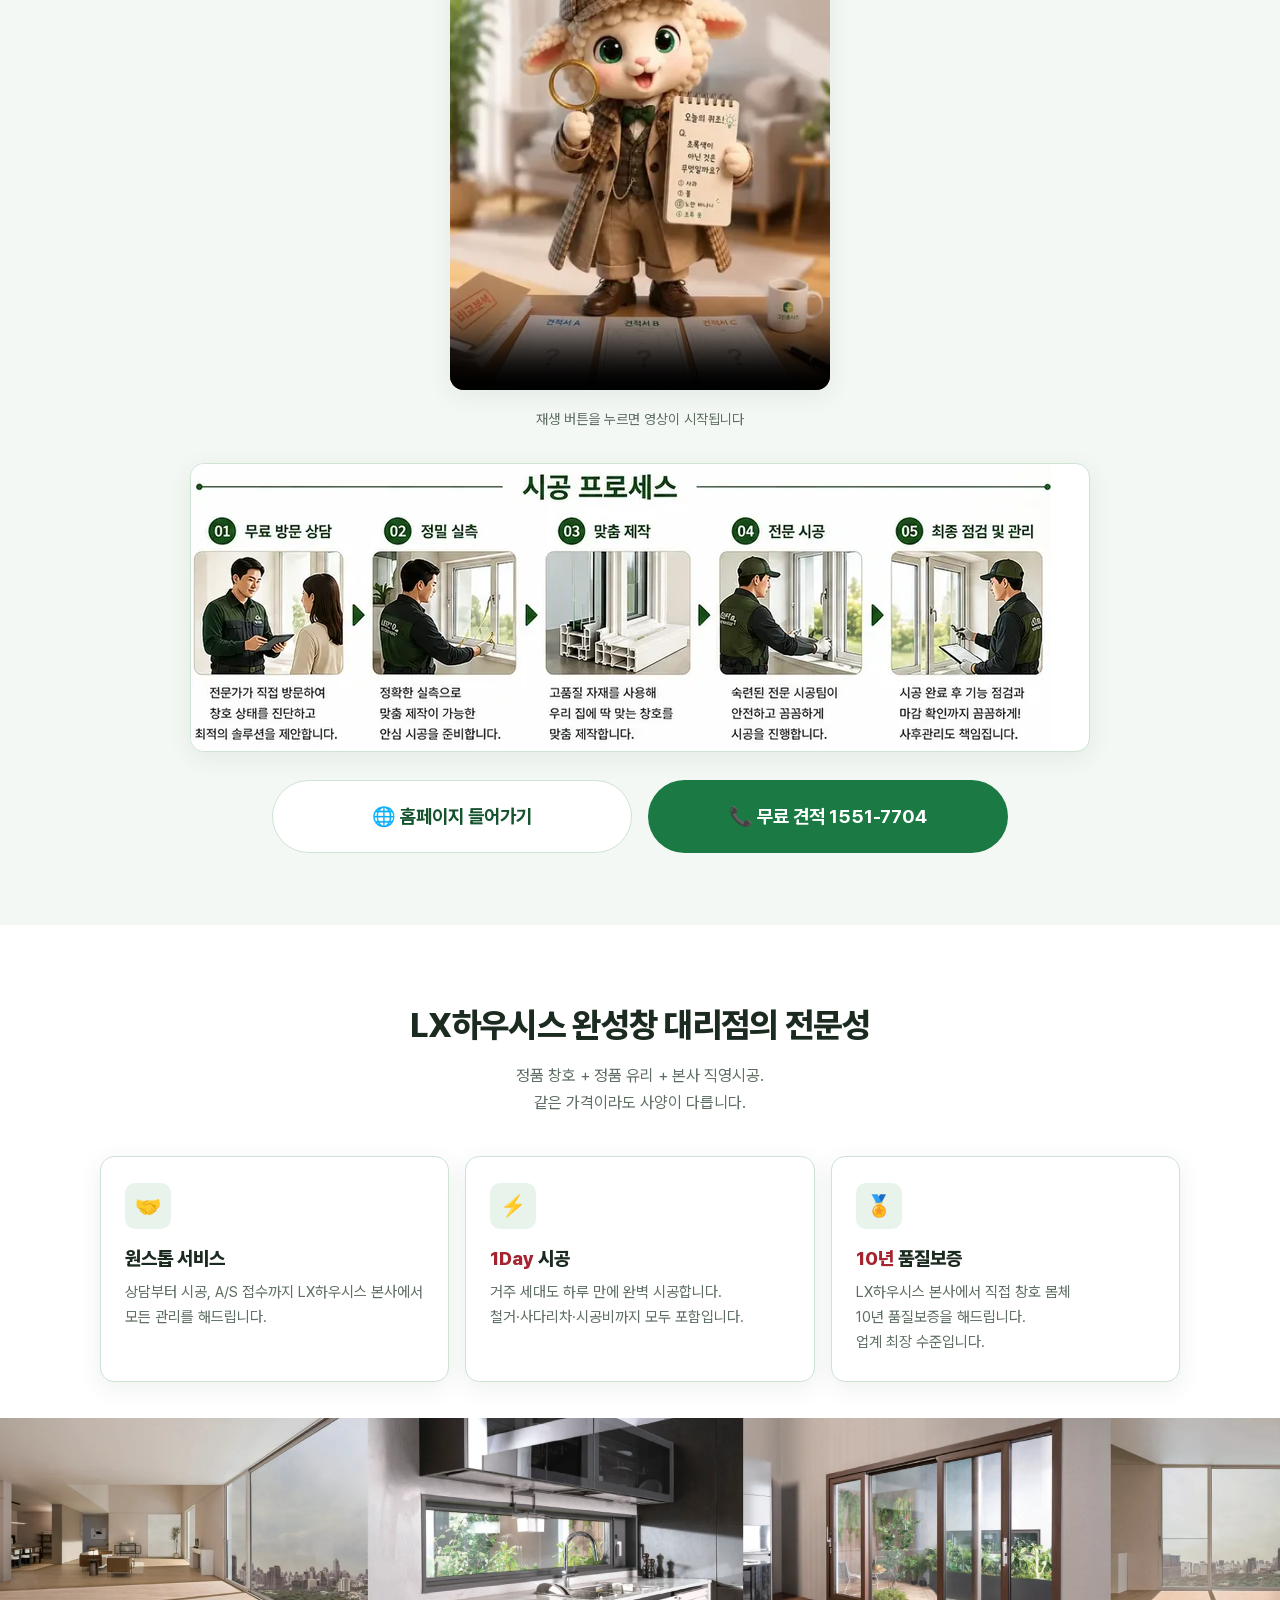
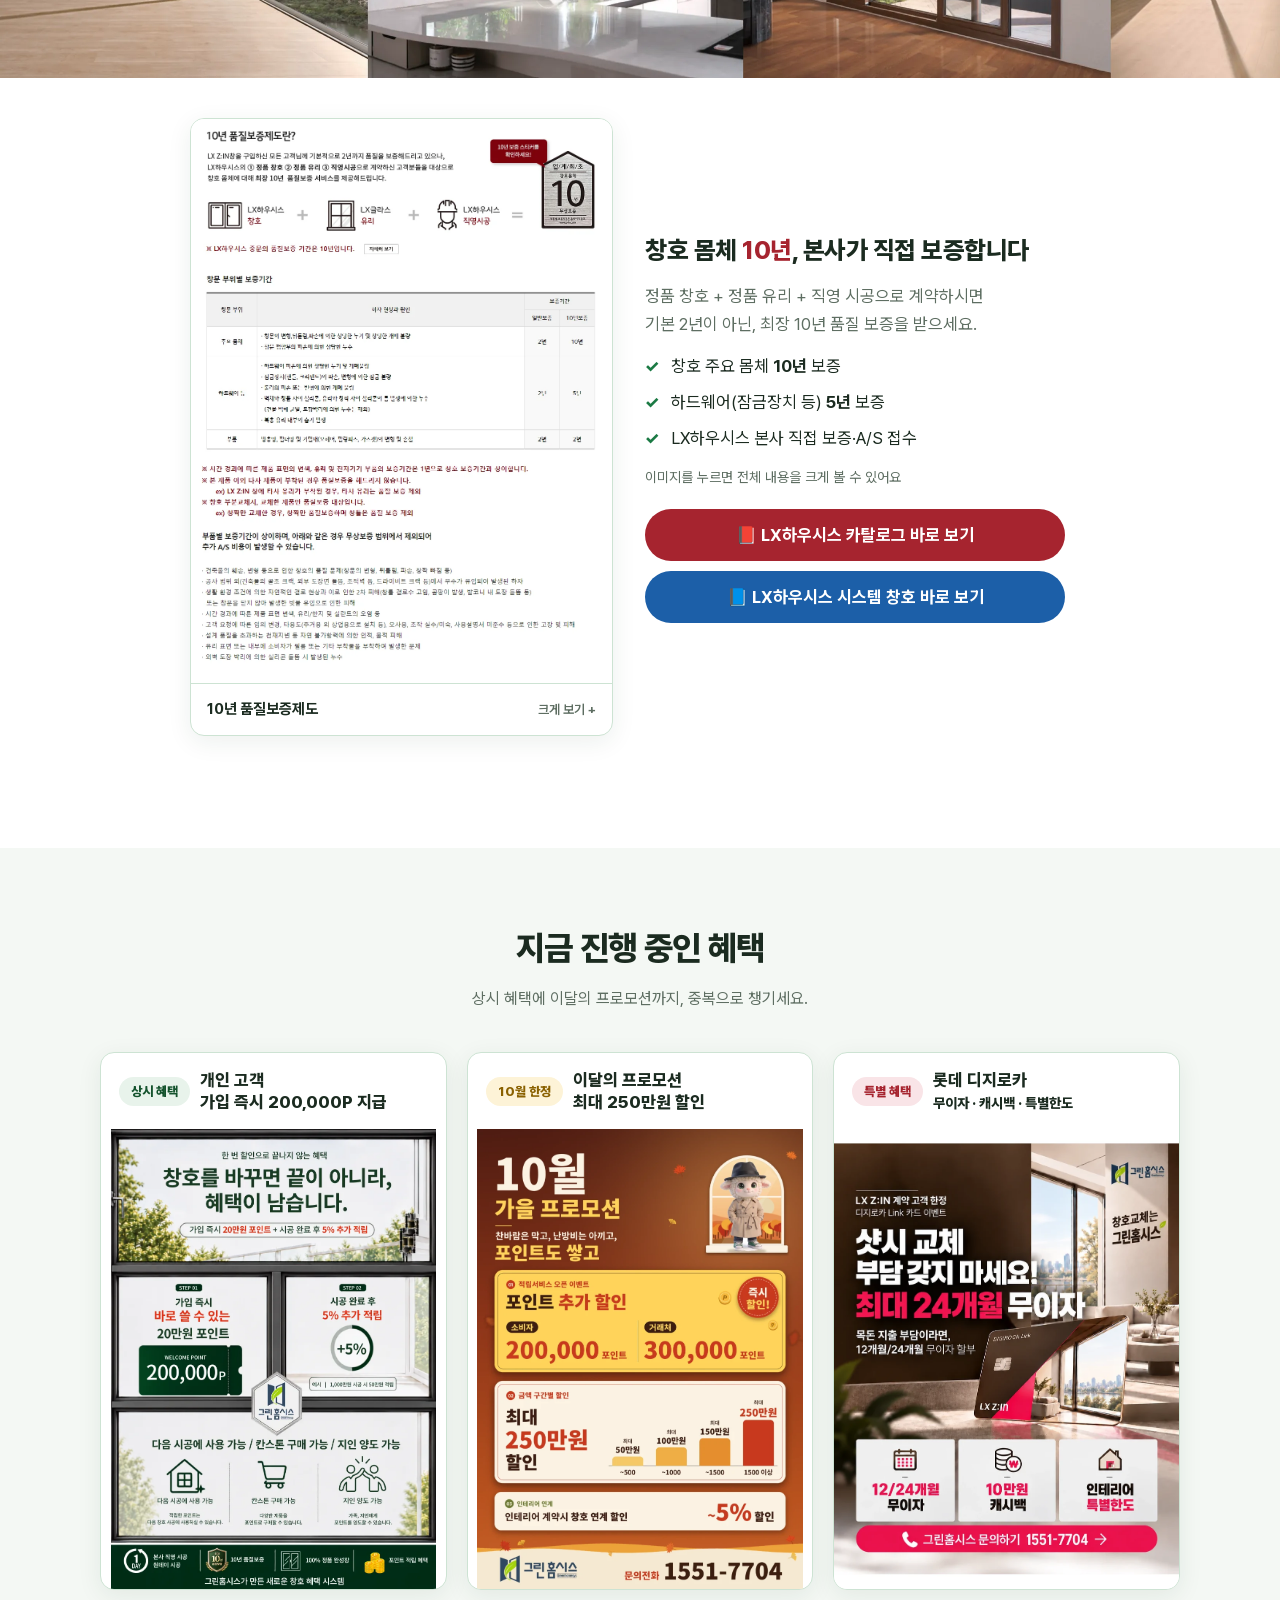
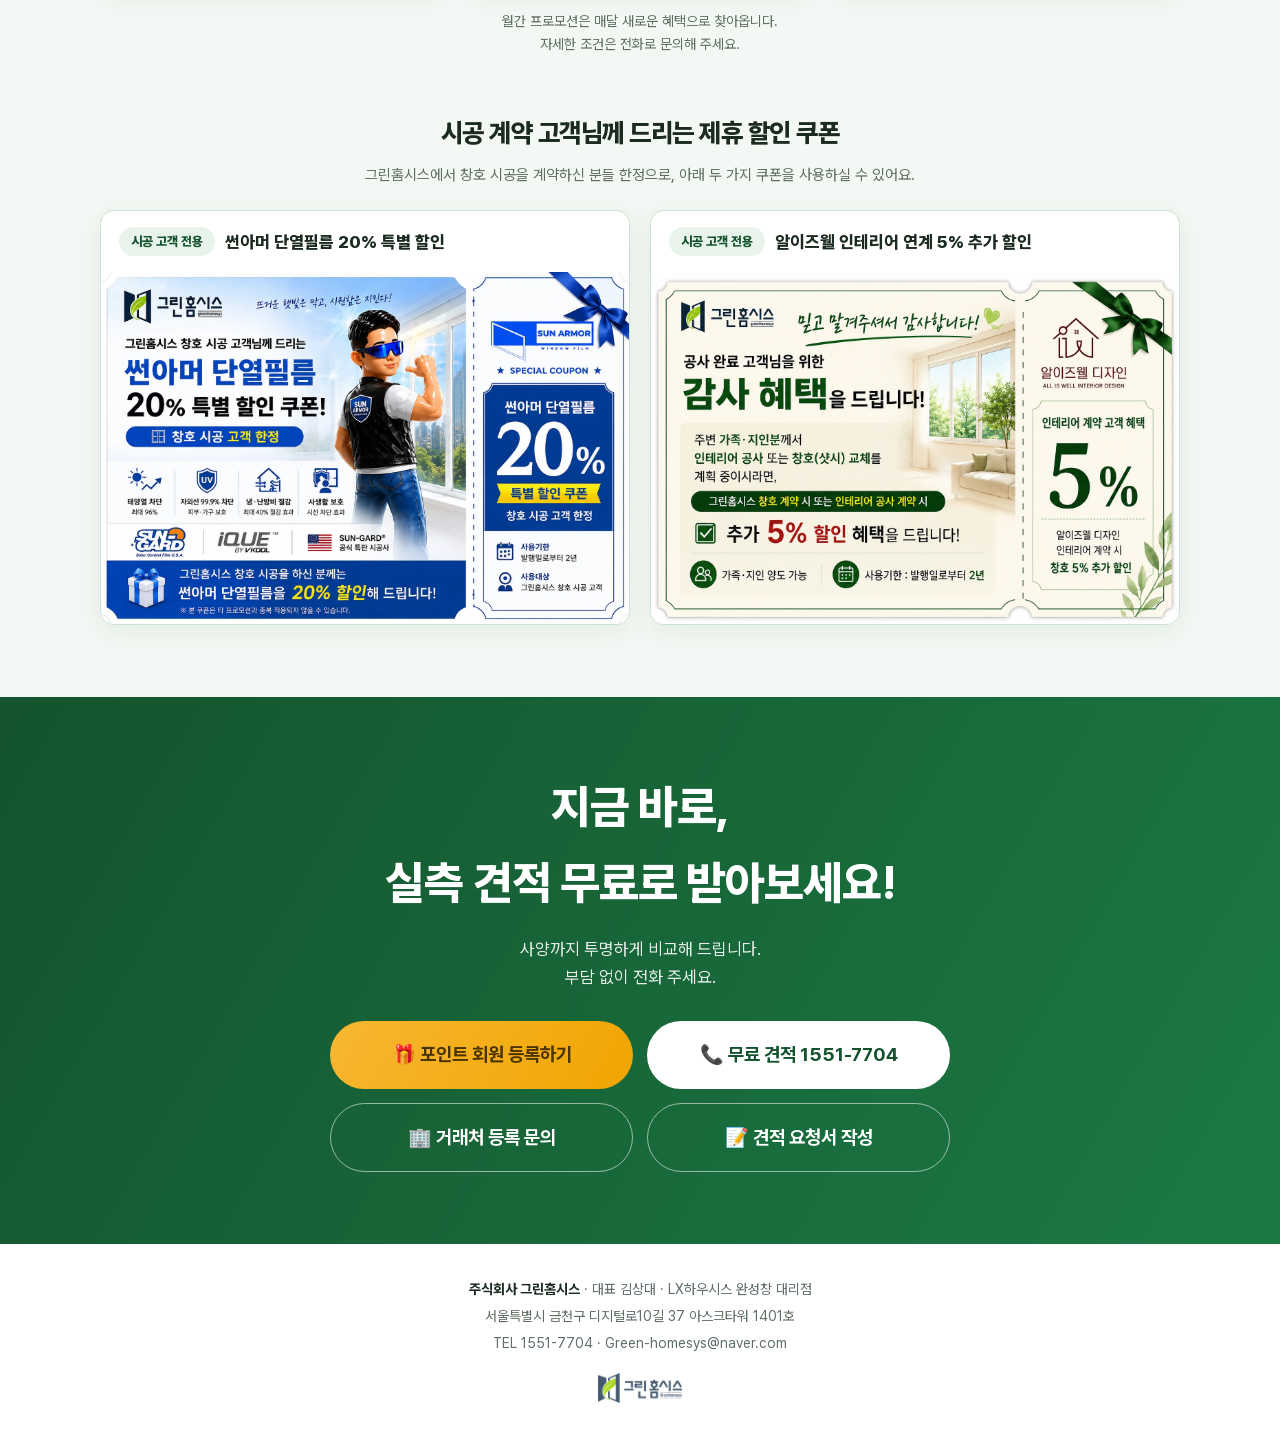
==== commit bbbd758e: "프로모션 카드 셋 — 디지로카는 키우고 나머지 둘은 살짝 줄여서 세로를 맞춤 지난번엔 디지로카 포스터만 흰 캔버스로 나머지 둘(1260px) 높이까지 통째로 메웠다 — 위아래 흰 " ====
--- a/index.html
+++ b/index.html
@@ -311,7 +311,10 @@
   .badge-always { background: var(--green-soft); color: var(--green-deep); }
   .badge-month { background: var(--amber-soft); color: #8a6100; }
   .badge-special { background: #f9e4e7; color: var(--lx-red); }
-  .promo-card img { cursor: zoom-in; width: 100%; }
+  .promo-card img { cursor: zoom-in; width: 100%; display: block; }
+  /* 롯데 디지로카 포스터(원래 더 낮은 비율)에 맞춰 나머지 둘을 살짝 줄인다(임송화 지시 2026-10-29) —
+     양쪽에 살짝 여백을 두는 식으로, 위아래를 잘라내지 않고 세로 길이를 맞춘다. */
+  .promo-card img.inset { width: 94.3%; margin: 0 auto; }
   /* 카드가 둘일 때는 640px까지 세 칸이 버텼지만, 셋이 되면서 그 폭에서 너무 좁아졌다 — 더 일찍 한 줄로 쌓는다. */
   @media (max-width: 860px) {
     .promo-grid { grid-template-columns: 1fr; max-width: 520px; margin: 0 auto; }
@@ -678,7 +681,7 @@
           <span class="badge badge-always">상시 혜택</span>
           <h3 class="two-line">개인 고객<br>가입 즉시 200,000P 지급</h3>
         </div>
-        <img src="assets/promo-always.webp" alt="개인 고객 혜택: 가입 즉시 바로 쓸 수 있는 200,000포인트, 시공 완료 후 5% 추가 적립" loading="lazy" data-full="assets/promo-always.webp" width="891" height="1260" decoding="async">
+        <img class="inset" src="assets/promo-always.webp" alt="개인 고객 혜택: 가입 즉시 바로 쓸 수 있는 200,000포인트, 시공 완료 후 5% 추가 적립" loading="lazy" data-full="assets/promo-always.webp" width="891" height="1260" decoding="async">
       </div>
       <div class="promo-card">
         <div class="head">
@@ -688,14 +691,14 @@
         <!-- 매달 포스터 교체: assets/promo-YYYY-MM.webp 로 새 파일을 넣고 아래 세 곳
              (src, data-full, width/height, alt)과 위의 "N월 한정" 표시를 바꿉니다. 파일 이름을 매달 바꾸는 이유는
              같은 이름에 새 그림을 덮으면 재방문자에게 지난달 포스터가 계속 보이기 때문입니다. -->
-        <img src="assets/promo-2026-10.webp" alt="10월 가을 프로모션: 적립서비스 오픈 이벤트 포인트 추가 할인(소비자 200,000P · 거래처 300,000P), 금액 구간별 최대 250만원 할인, 인테리어 계약 시 창호 연계 최대 5% 할인" loading="lazy" data-full="assets/promo-2026-10.webp" width="891" height="1260" decoding="async">
+        <img class="inset" src="assets/promo-2026-10.webp" alt="10월 가을 프로모션: 적립서비스 오픈 이벤트 포인트 추가 할인(소비자 200,000P · 거래처 300,000P), 금액 구간별 최대 250만원 할인, 인테리어 계약 시 창호 연계 최대 5% 할인" loading="lazy" data-full="assets/promo-2026-10.webp" width="891" height="1260" decoding="async">
       </div>
       <div class="promo-card">
         <div class="head">
           <span class="badge badge-special">특별 혜택</span>
           <h3 class="two-line">롯데 디지로카<br><span class="sub">무이자 · 캐시백 · 특별한도</span></h3>
         </div>
-        <img src="assets/promo-lotte-digiroca.webp" alt="LX Z:IN 계약 고객 한정 롯데 디지로카 Link 카드 이벤트: 샷시 교체 12·24개월 무이자 할부, 10만원 캐시백, 인테리어 특별한도" loading="lazy" data-full="assets/promo-lotte-digiroca.webp" width="891" height="1260" decoding="async">
+        <img src="assets/promo-lotte-digiroca.webp" alt="LX Z:IN 계약 고객 한정 롯데 디지로카 Link 카드 이벤트: 샷시 교체 12·24개월 무이자 할부, 10만원 캐시백, 인테리어 특별한도" loading="lazy" data-full="assets/promo-lotte-digiroca.webp" width="891" height="1188" decoding="async">
       </div>
     </div>
     <p class="promo-note">월간 프로모션은 매달 새로운 혜택으로 찾아옵니다.<br>자세한 조건은 전화로 문의해 주세요.</p>
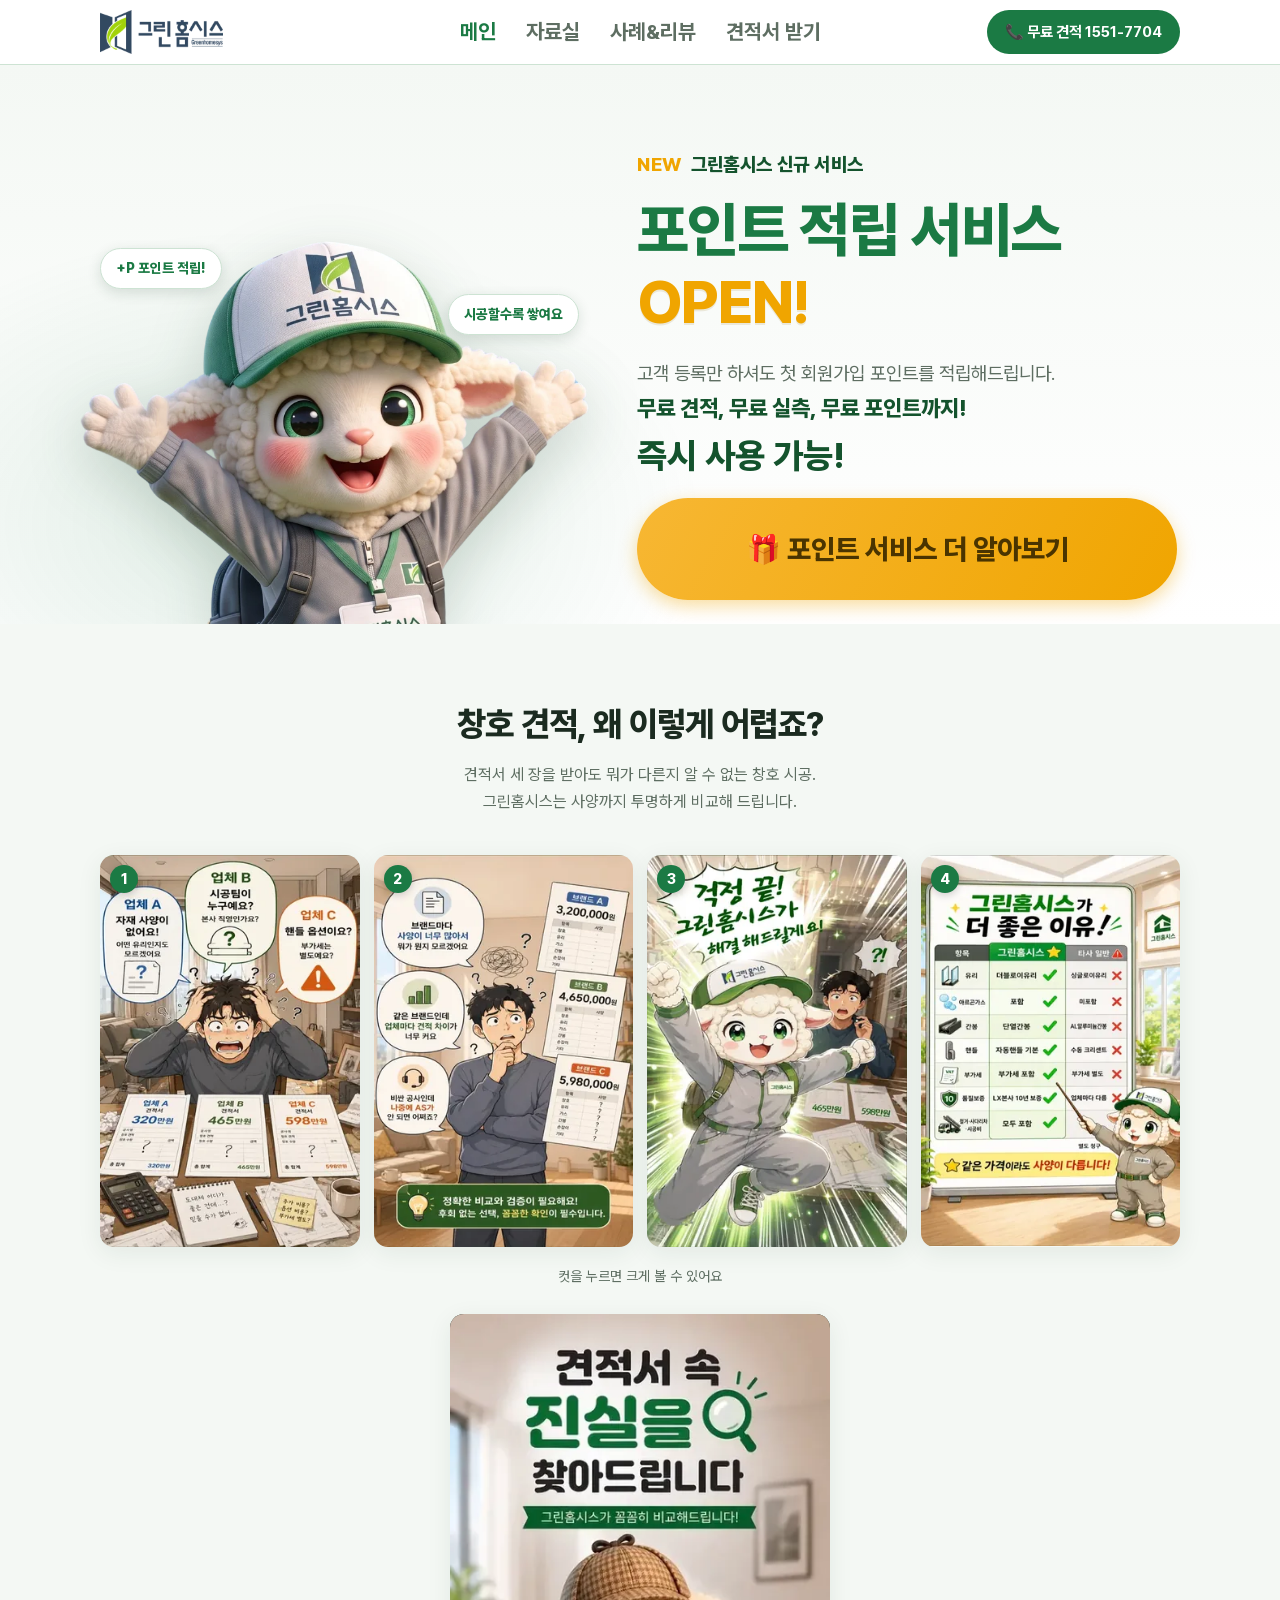
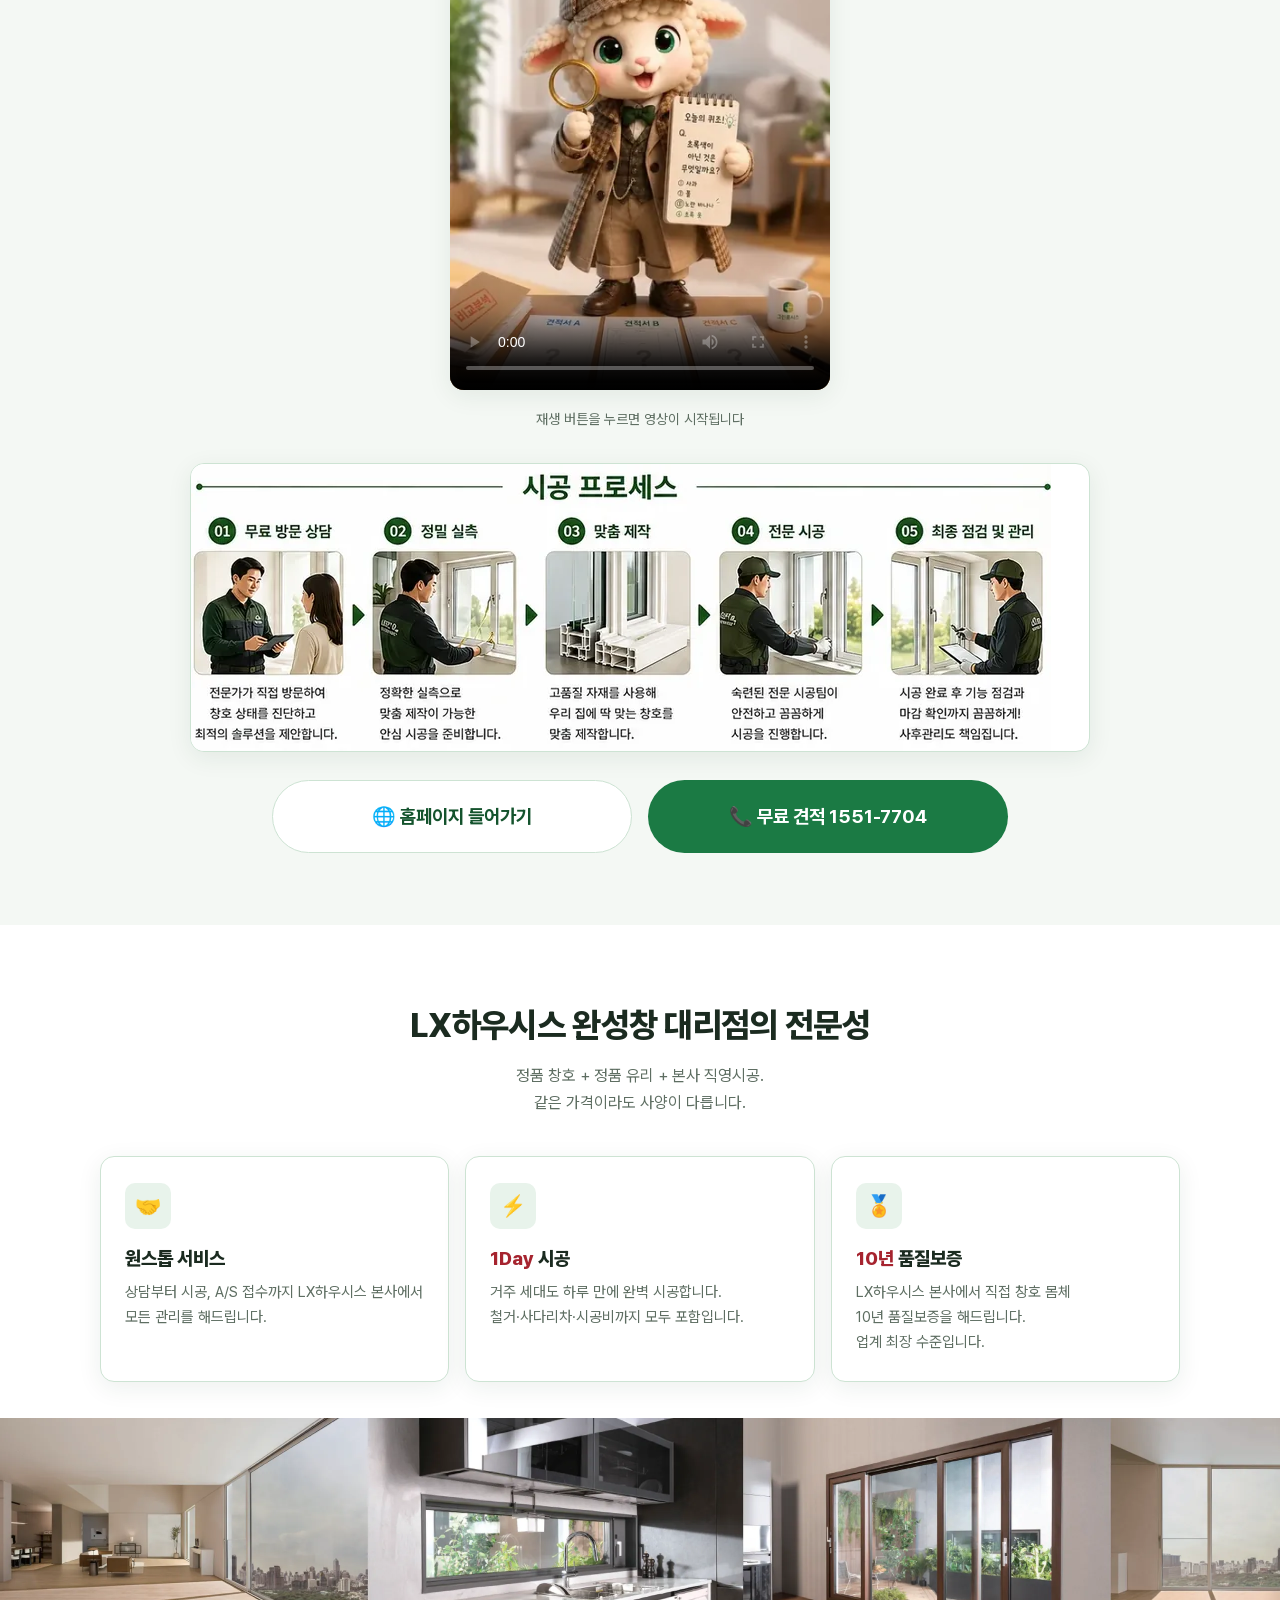
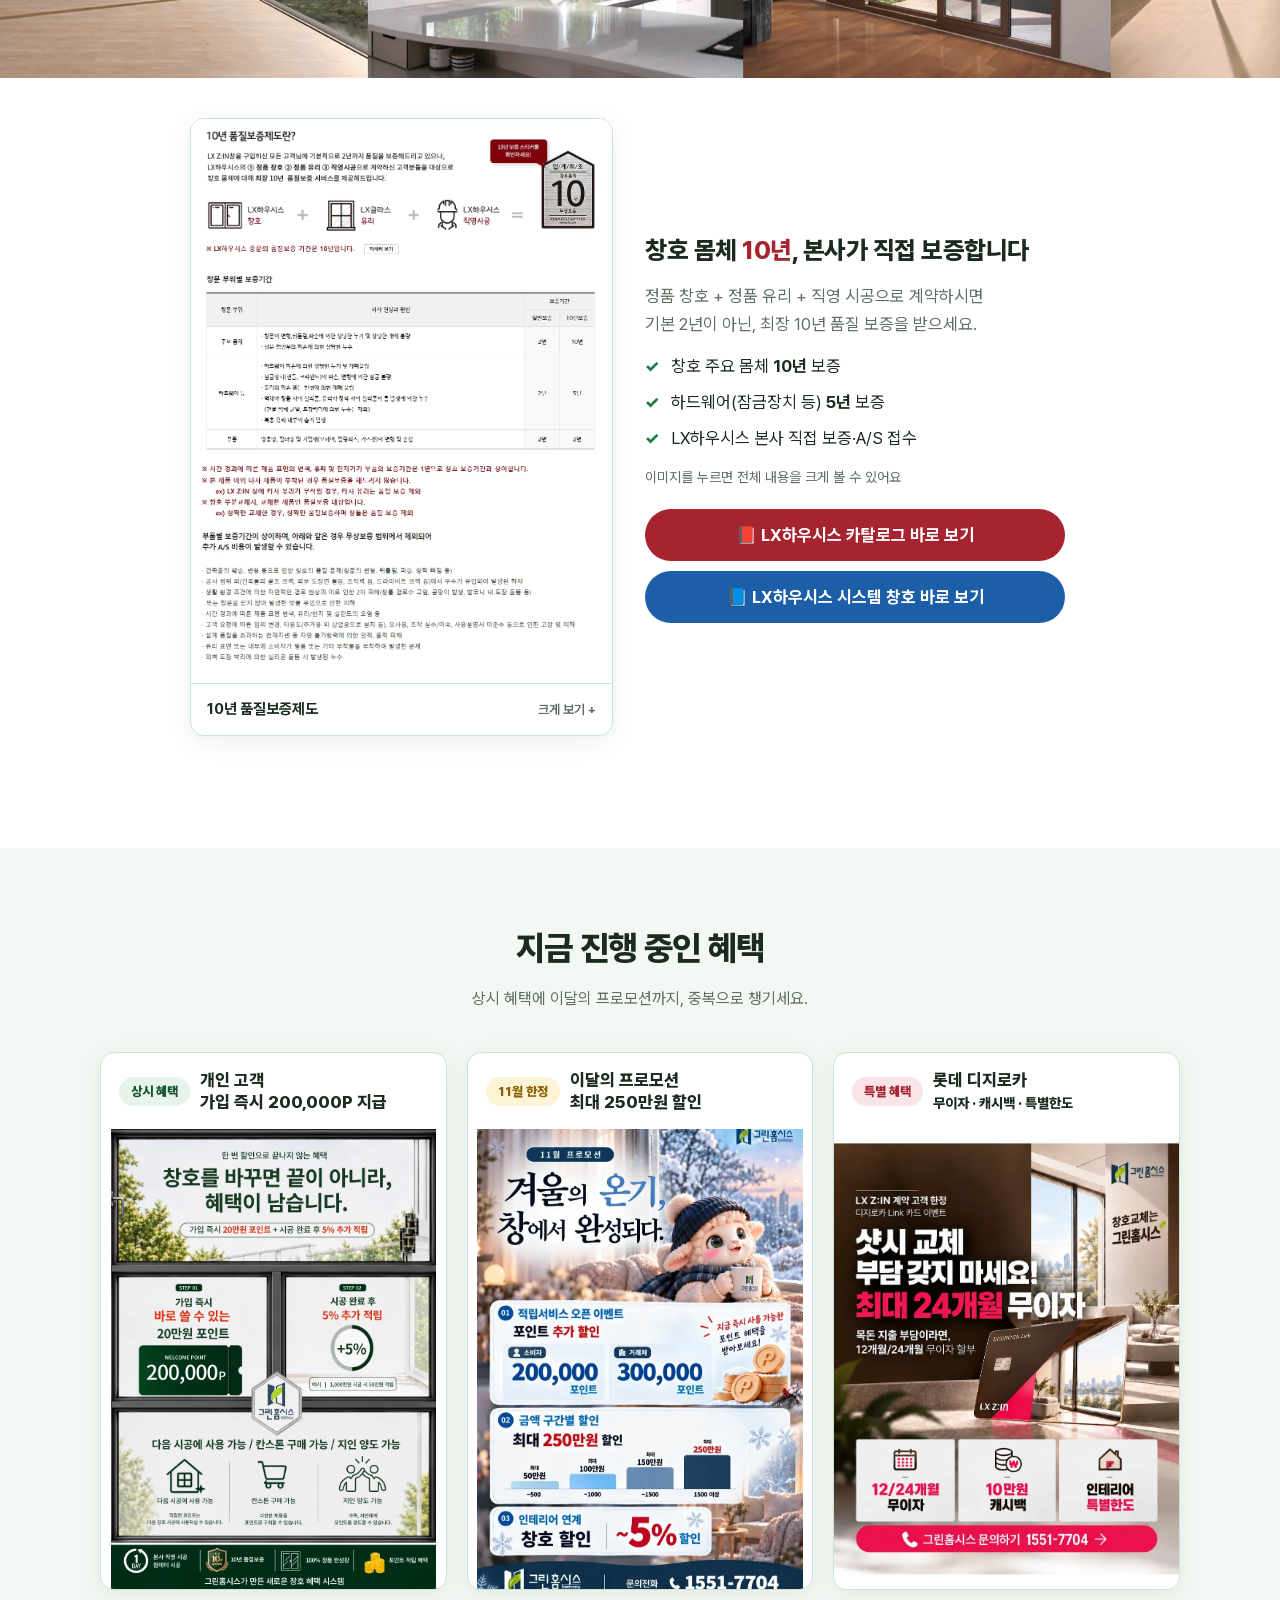
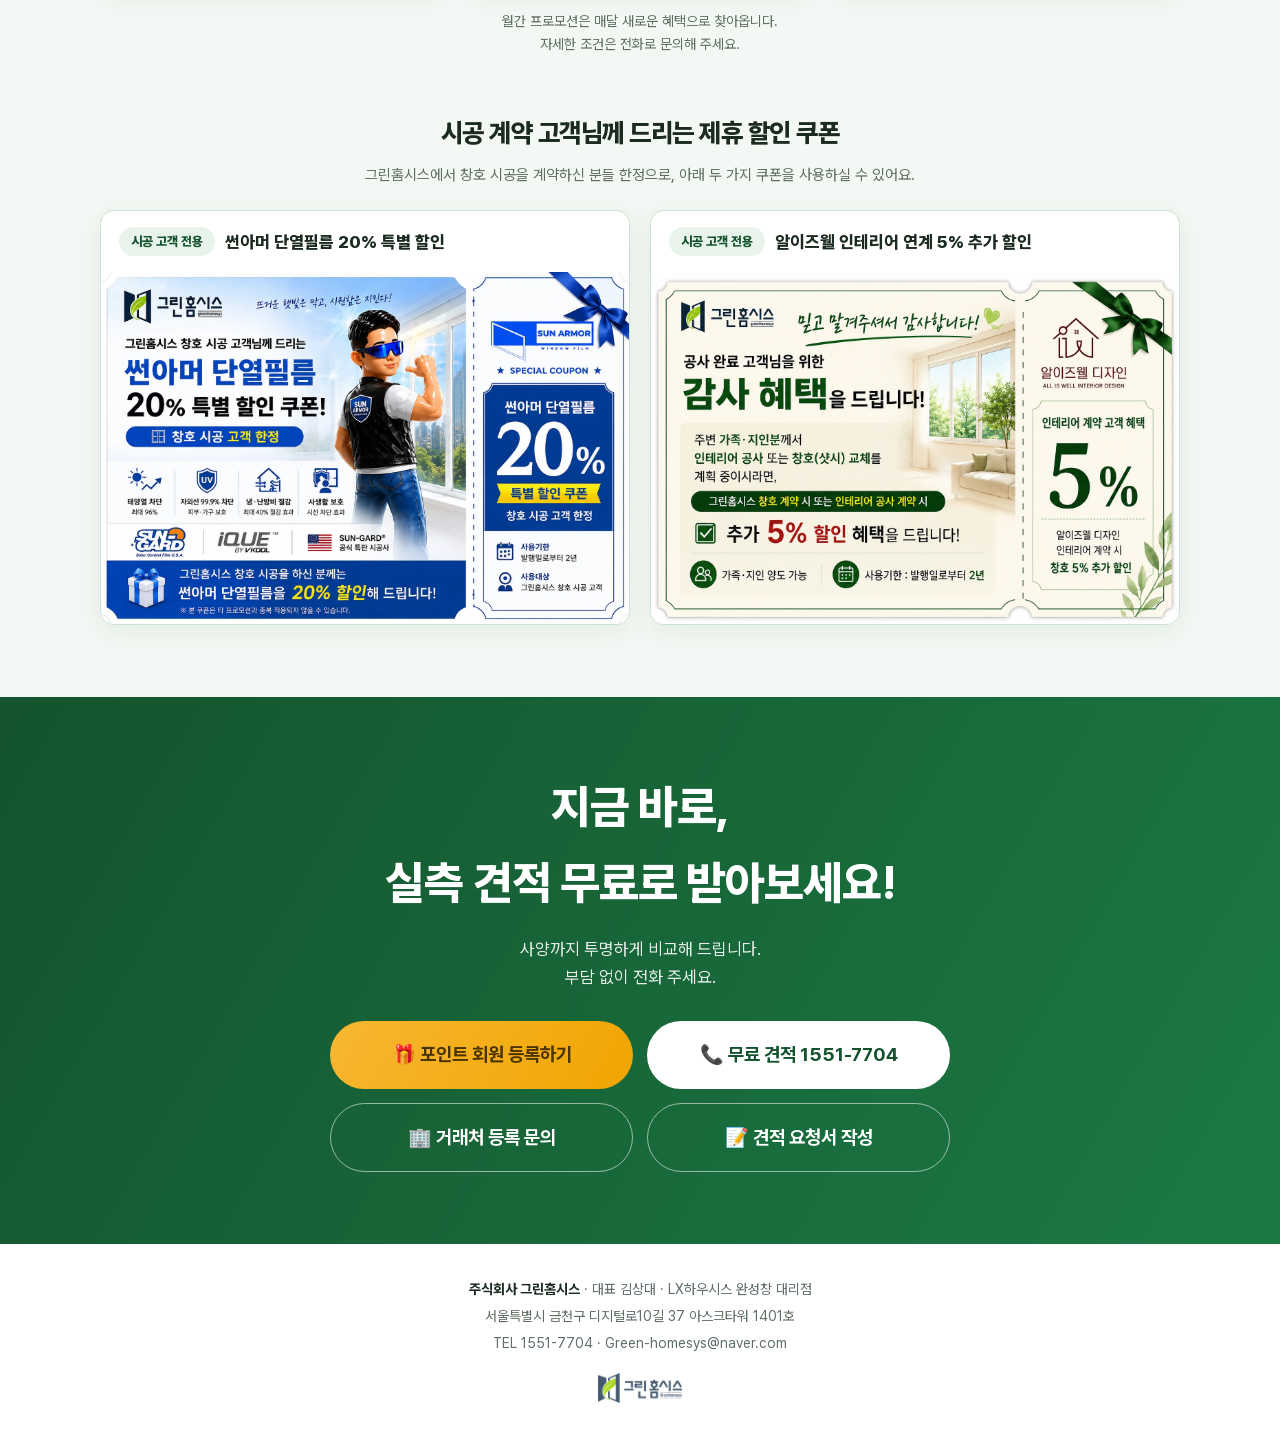
==== commit 2a5c404c: "이달의 프로모션 포스터를 11월 겨울 프로모션으로 교체 받은 원본(1024×1536)을 기존 월간 포스터 규격(891×1260)에 맞춰 리사이즈·크롭 — 위아래 76px 중 38p" ====
--- a/index.html
+++ b/index.html
@@ -685,13 +685,13 @@
       </div>
       <div class="promo-card">
         <div class="head">
-          <span class="badge badge-month">10월 한정</span>
+          <span class="badge badge-month">11월 한정</span>
           <h3 class="two-line">이달의 프로모션<br>최대 250만원 할인</h3>
         </div>
         <!-- 매달 포스터 교체: assets/promo-YYYY-MM.webp 로 새 파일을 넣고 아래 세 곳
              (src, data-full, width/height, alt)과 위의 "N월 한정" 표시를 바꿉니다. 파일 이름을 매달 바꾸는 이유는
              같은 이름에 새 그림을 덮으면 재방문자에게 지난달 포스터가 계속 보이기 때문입니다. -->
-        <img class="inset" src="assets/promo-2026-10.webp" alt="10월 가을 프로모션: 적립서비스 오픈 이벤트 포인트 추가 할인(소비자 200,000P · 거래처 300,000P), 금액 구간별 최대 250만원 할인, 인테리어 계약 시 창호 연계 최대 5% 할인" loading="lazy" data-full="assets/promo-2026-10.webp" width="891" height="1260" decoding="async">
+        <img class="inset" src="assets/promo-2026-11.webp" alt="11월 겨울 프로모션: 적립서비스 오픈 이벤트 포인트 추가 할인(소비자 200,000P · 거래처 300,000P), 금액 구간별 최대 250만원 할인, 인테리어 계약 시 창호 연계 최대 5% 할인" loading="lazy" data-full="assets/promo-2026-11.webp" width="891" height="1260" decoding="async">
       </div>
       <div class="promo-card">
         <div class="head">
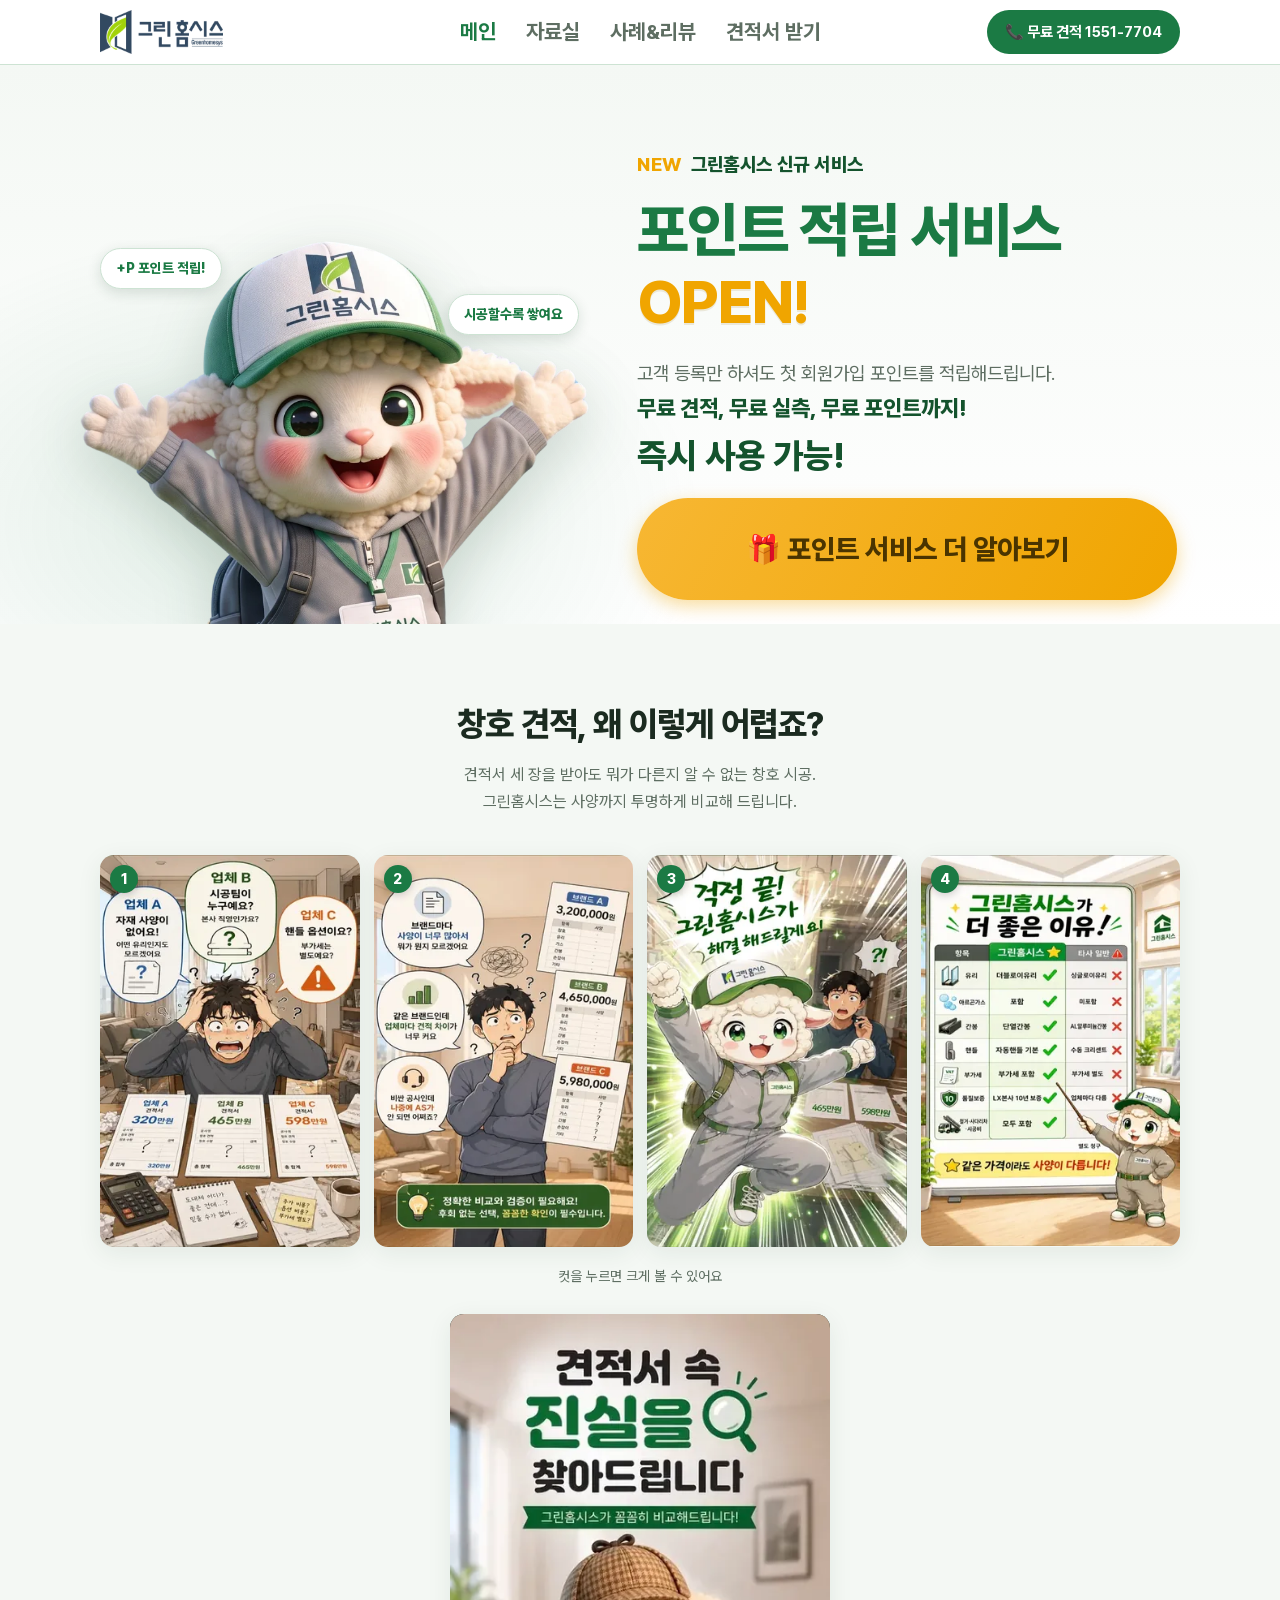
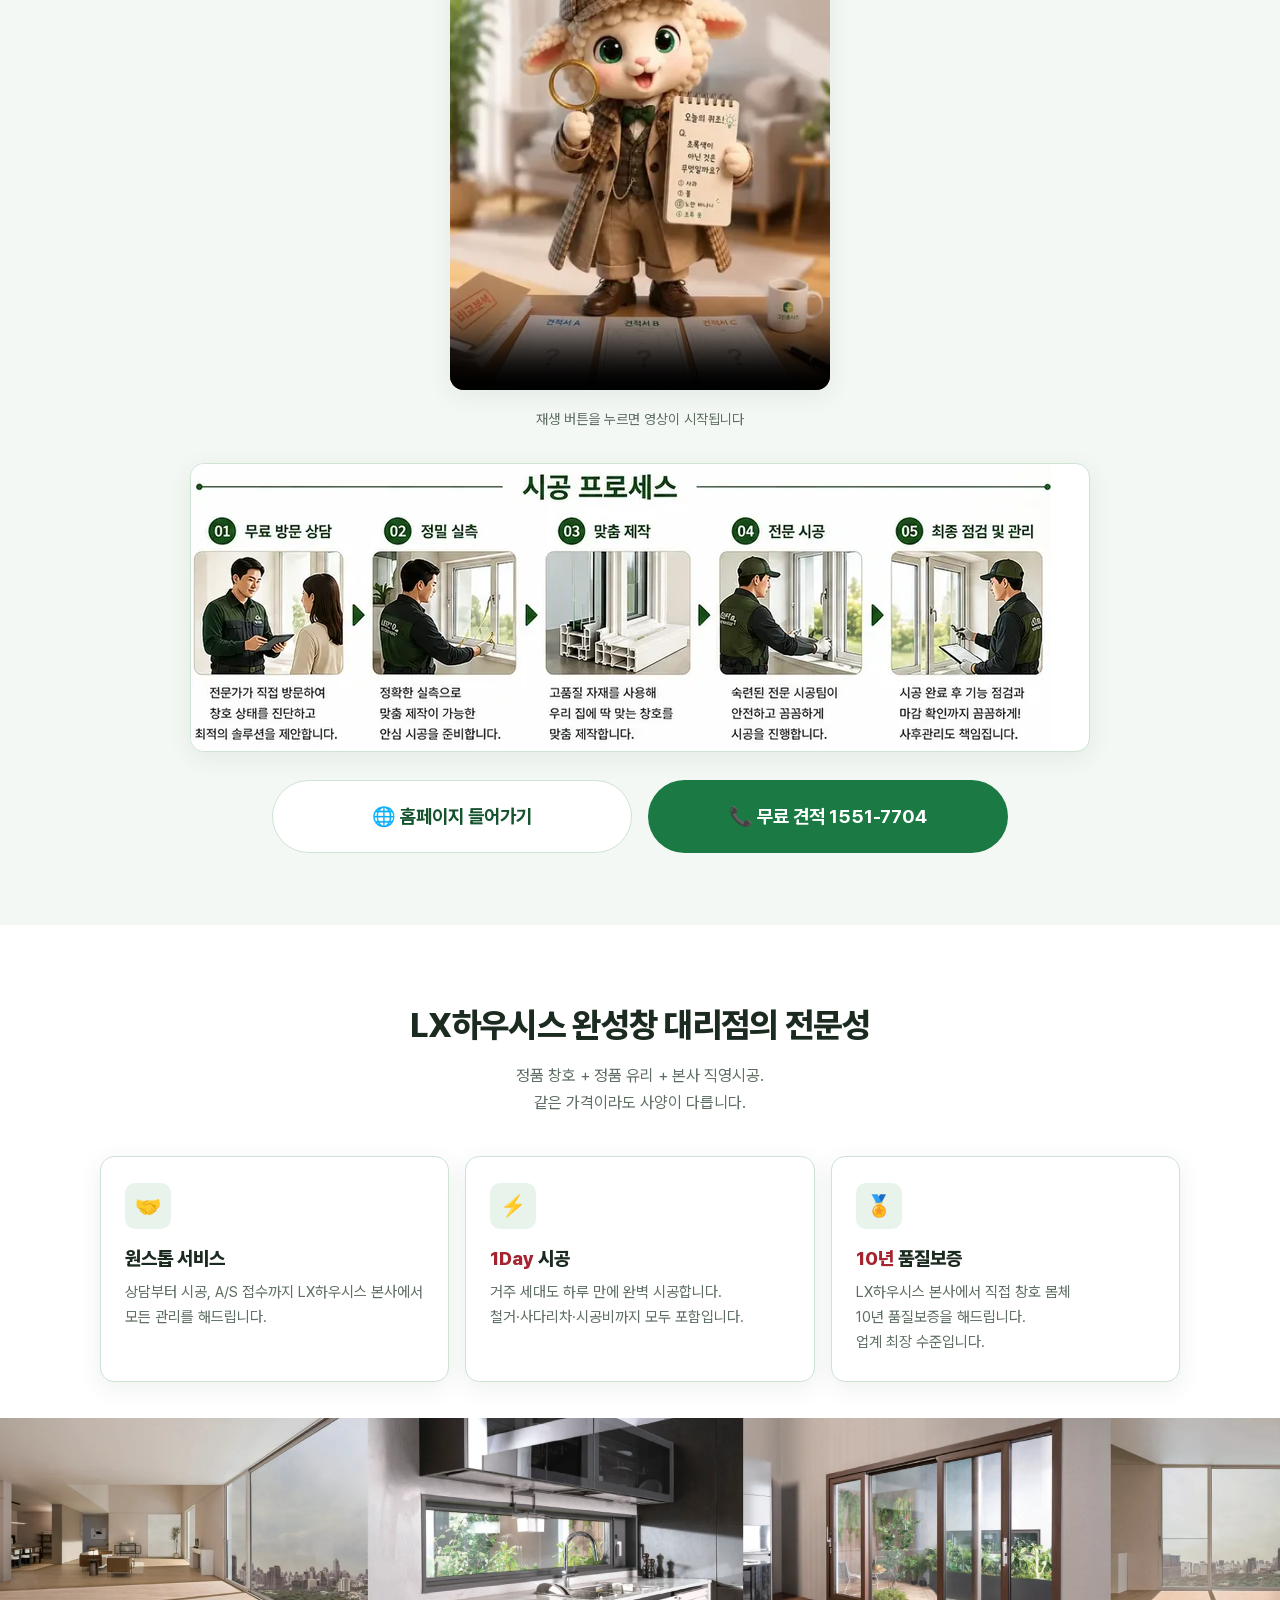
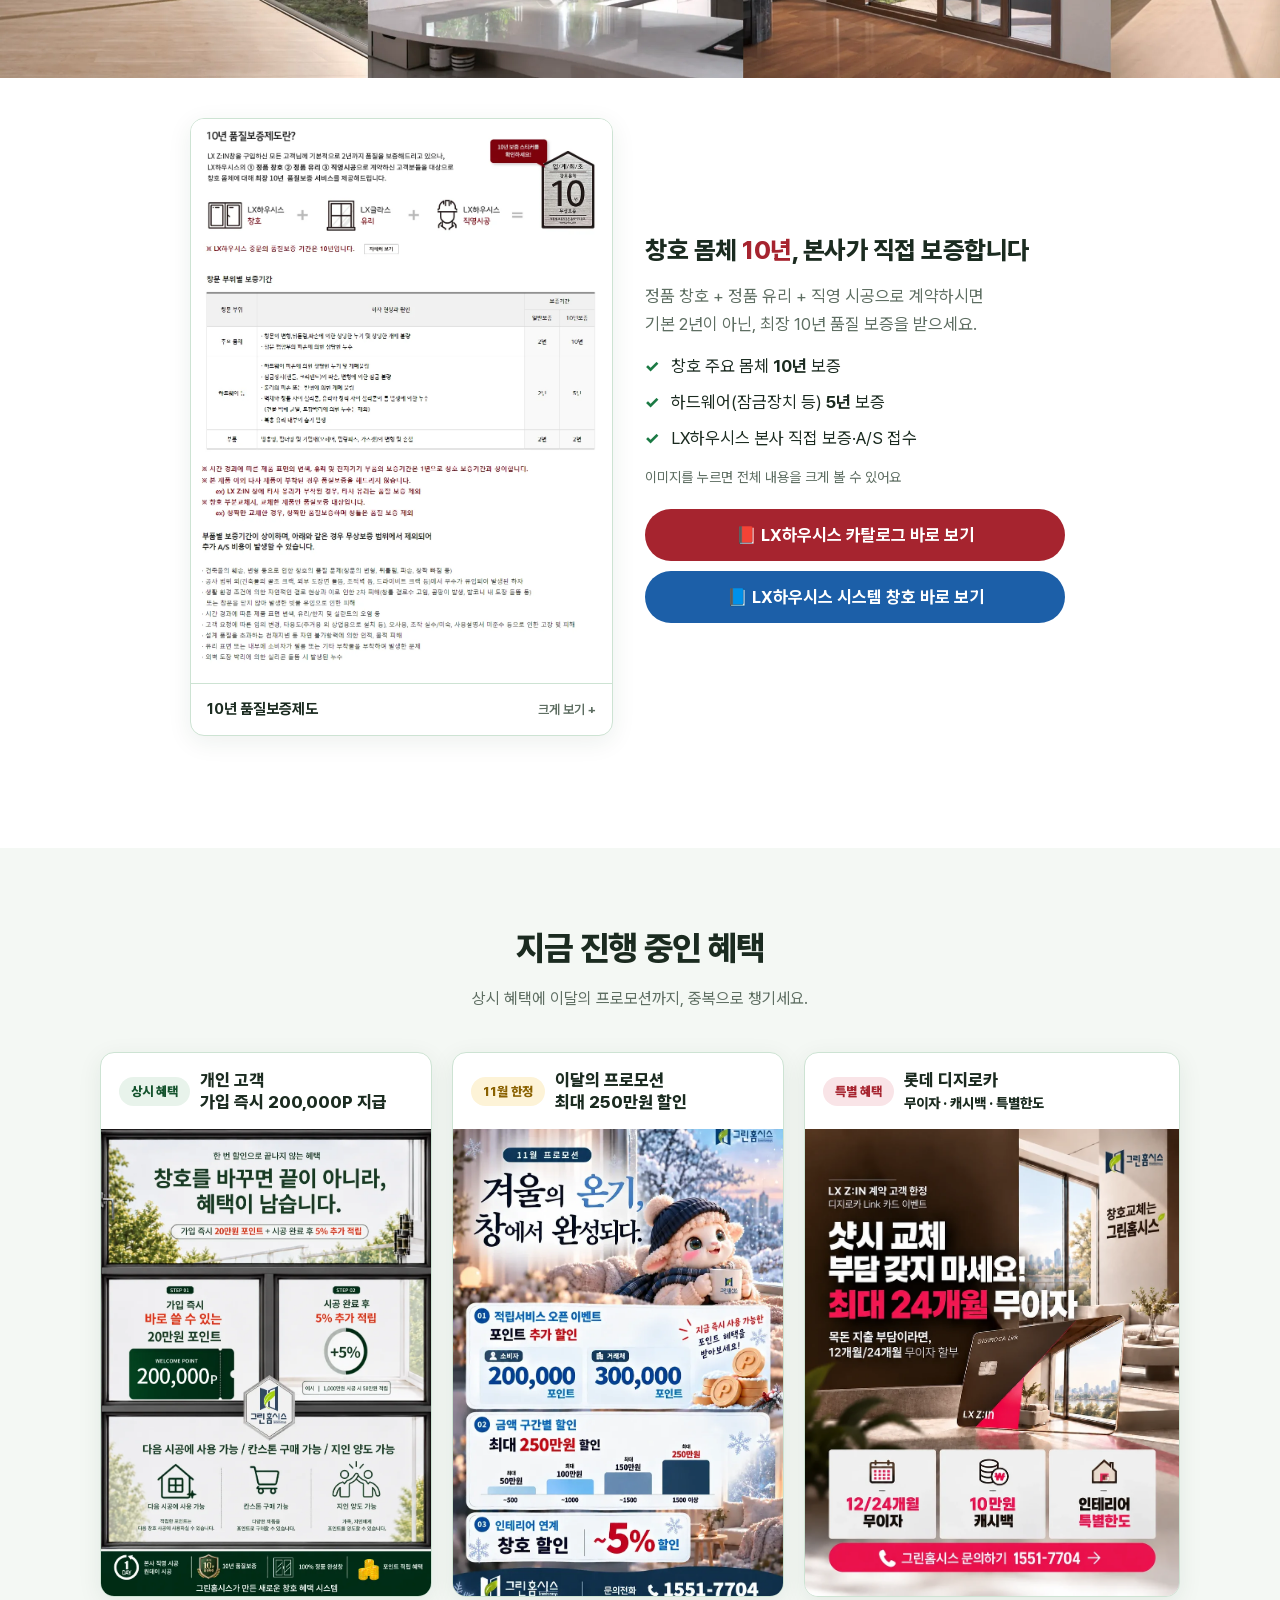
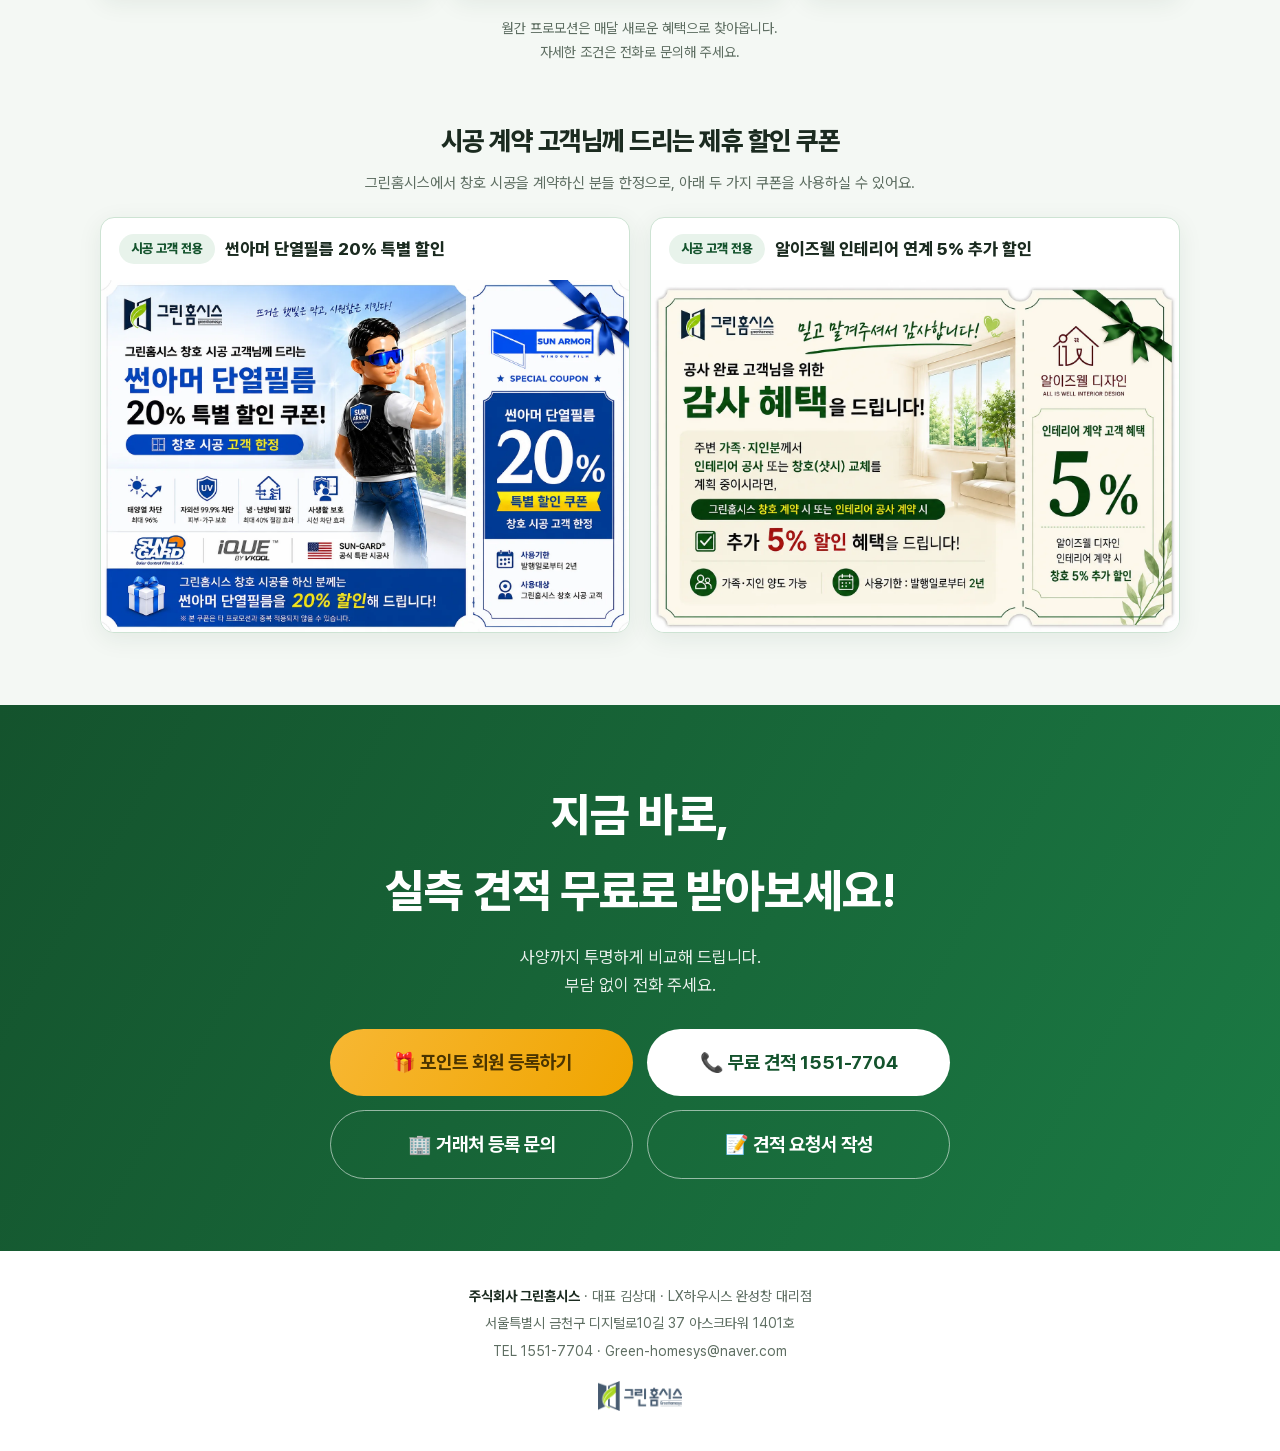
==== commit 58a5616a: "프로모션 카드 셋 — 이미지 테두리 안에 여백 없이 칸 폭 자체로 세로 맞춤 지난 방식(이미지만 94.3%로 줄여 카드 안쪽에 양옆 여백)은 카드 테두리와 이미지 끝이 안 맞아 어" ====
--- a/index.html
+++ b/index.html
@@ -293,8 +293,10 @@
 
   /* ───────── promo ───────── */
   .promo { background: var(--bg-alt); }
-  /* 카드 셋(상시·월간·특별 혜택) — 포스터마다 비율이 달라도 칸 폭은 똑같이 셋으로 나눈다. */
-  .promo-grid { display: grid; grid-template-columns: repeat(3, 1fr); gap: 20px; align-items: stretch; }
+  /* 카드 셋(상시·월간·특별 혜택) — 칸 폭을 포스터 비율에 맞게 다르게 둬서, 세 장 다 꽉 채워도
+     (여백 없이) 세로 길이가 같아지게 한다(임송화 지시 2026-10-29 "카드 양 끝은 이미지랑 맞춰야지").
+     롯데 디지로카만 비율이 달라(891×1113) 그 칸을 나머지보다 1260/1113 ≈ 13.2% 더 넓힌다. */
+  .promo-grid { display: grid; grid-template-columns: 1fr 1fr 1.1321fr; gap: 20px; align-items: stretch; }
   .promo-card {
     background: #fff; border-radius: var(--radius);
     overflow: hidden; border: 1px solid var(--green-line);
@@ -312,9 +314,6 @@
   .badge-month { background: var(--amber-soft); color: #8a6100; }
   .badge-special { background: #f9e4e7; color: var(--lx-red); }
   .promo-card img { cursor: zoom-in; width: 100%; display: block; }
-  /* 롯데 디지로카 포스터(원래 더 낮은 비율)에 맞춰 나머지 둘을 살짝 줄인다(임송화 지시 2026-10-29) —
-     양쪽에 살짝 여백을 두는 식으로, 위아래를 잘라내지 않고 세로 길이를 맞춘다. */
-  .promo-card img.inset { width: 94.3%; margin: 0 auto; }
   /* 카드가 둘일 때는 640px까지 세 칸이 버텼지만, 셋이 되면서 그 폭에서 너무 좁아졌다 — 더 일찍 한 줄로 쌓는다. */
   @media (max-width: 860px) {
     .promo-grid { grid-template-columns: 1fr; max-width: 520px; margin: 0 auto; }
@@ -681,7 +680,7 @@
           <span class="badge badge-always">상시 혜택</span>
           <h3 class="two-line">개인 고객<br>가입 즉시 200,000P 지급</h3>
         </div>
-        <img class="inset" src="assets/promo-always.webp" alt="개인 고객 혜택: 가입 즉시 바로 쓸 수 있는 200,000포인트, 시공 완료 후 5% 추가 적립" loading="lazy" data-full="assets/promo-always.webp" width="891" height="1260" decoding="async">
+        <img src="assets/promo-always.webp" alt="개인 고객 혜택: 가입 즉시 바로 쓸 수 있는 200,000포인트, 시공 완료 후 5% 추가 적립" loading="lazy" data-full="assets/promo-always.webp" width="891" height="1260" decoding="async">
       </div>
       <div class="promo-card">
         <div class="head">
@@ -691,14 +690,14 @@
         <!-- 매달 포스터 교체: assets/promo-YYYY-MM.webp 로 새 파일을 넣고 아래 세 곳
              (src, data-full, width/height, alt)과 위의 "N월 한정" 표시를 바꿉니다. 파일 이름을 매달 바꾸는 이유는
              같은 이름에 새 그림을 덮으면 재방문자에게 지난달 포스터가 계속 보이기 때문입니다. -->
-        <img class="inset" src="assets/promo-2026-11.webp" alt="11월 겨울 프로모션: 적립서비스 오픈 이벤트 포인트 추가 할인(소비자 200,000P · 거래처 300,000P), 금액 구간별 최대 250만원 할인, 인테리어 계약 시 창호 연계 최대 5% 할인" loading="lazy" data-full="assets/promo-2026-11.webp" width="891" height="1260" decoding="async">
+        <img src="assets/promo-2026-11.webp" alt="11월 겨울 프로모션: 적립서비스 오픈 이벤트 포인트 추가 할인(소비자 200,000P · 거래처 300,000P), 금액 구간별 최대 250만원 할인, 인테리어 계약 시 창호 연계 최대 5% 할인" loading="lazy" data-full="assets/promo-2026-11.webp" width="891" height="1260" decoding="async">
       </div>
       <div class="promo-card">
         <div class="head">
           <span class="badge badge-special">특별 혜택</span>
           <h3 class="two-line">롯데 디지로카<br><span class="sub">무이자 · 캐시백 · 특별한도</span></h3>
         </div>
-        <img src="assets/promo-lotte-digiroca.webp" alt="LX Z:IN 계약 고객 한정 롯데 디지로카 Link 카드 이벤트: 샷시 교체 12·24개월 무이자 할부, 10만원 캐시백, 인테리어 특별한도" loading="lazy" data-full="assets/promo-lotte-digiroca.webp" width="891" height="1188" decoding="async">
+        <img src="assets/promo-lotte-digiroca.webp" alt="LX Z:IN 계약 고객 한정 롯데 디지로카 Link 카드 이벤트: 샷시 교체 12·24개월 무이자 할부, 10만원 캐시백, 인테리어 특별한도" loading="lazy" data-full="assets/promo-lotte-digiroca.webp" width="891" height="1113" decoding="async">
       </div>
     </div>
     <p class="promo-note">월간 프로모션은 매달 새로운 혜택으로 찾아옵니다.<br>자세한 조건은 전화로 문의해 주세요.</p>
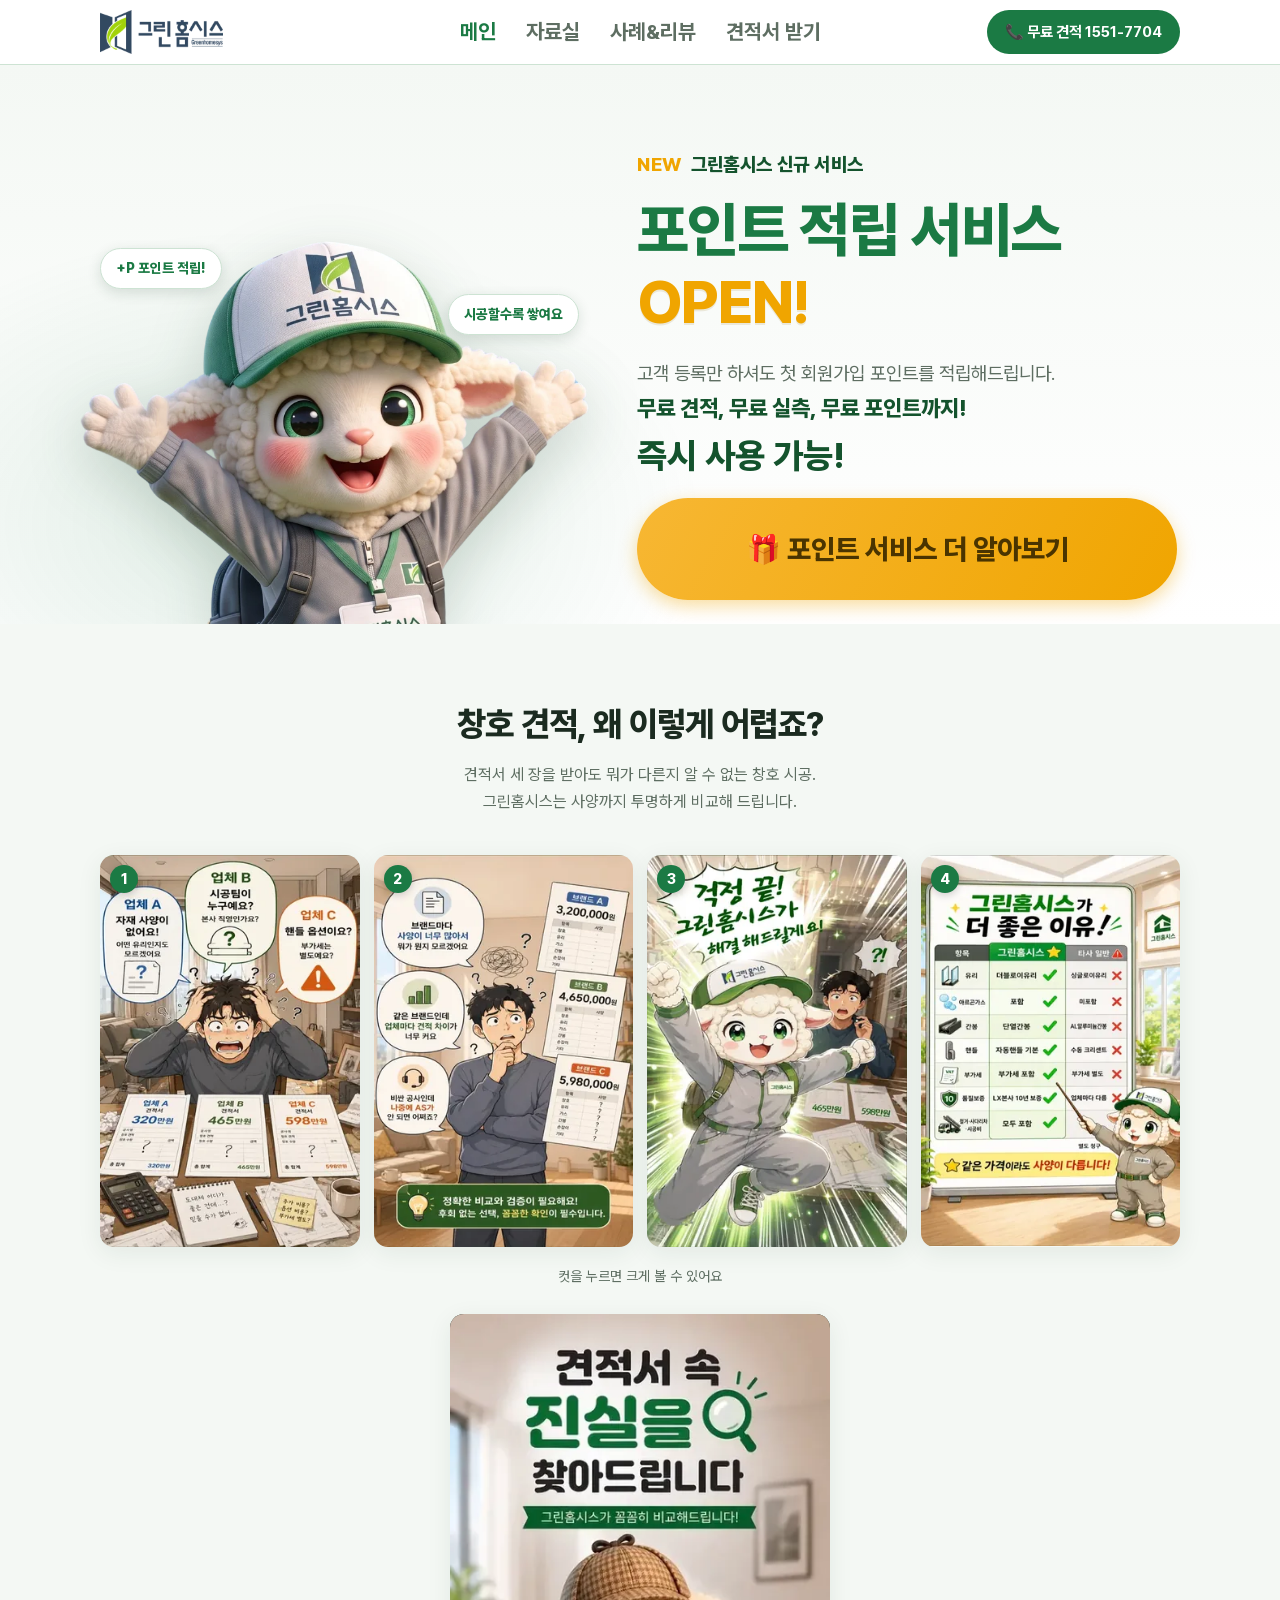
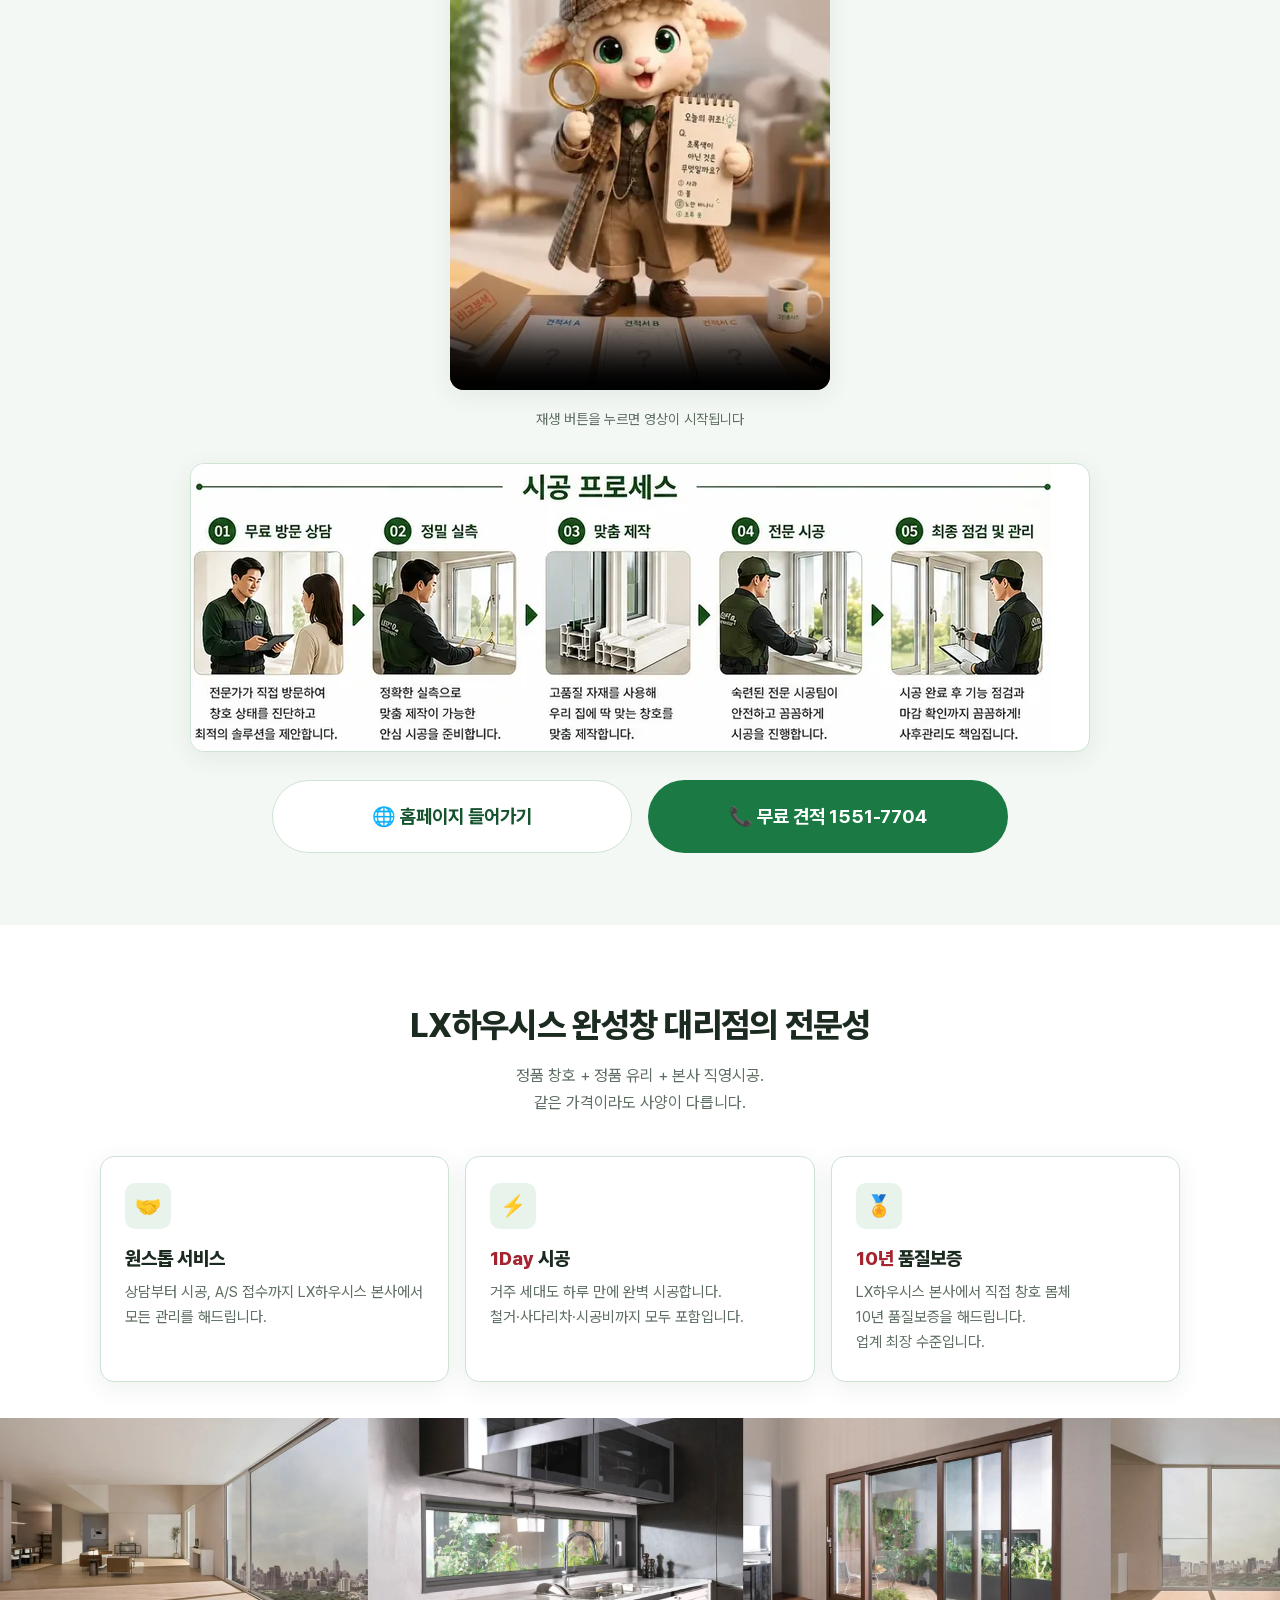
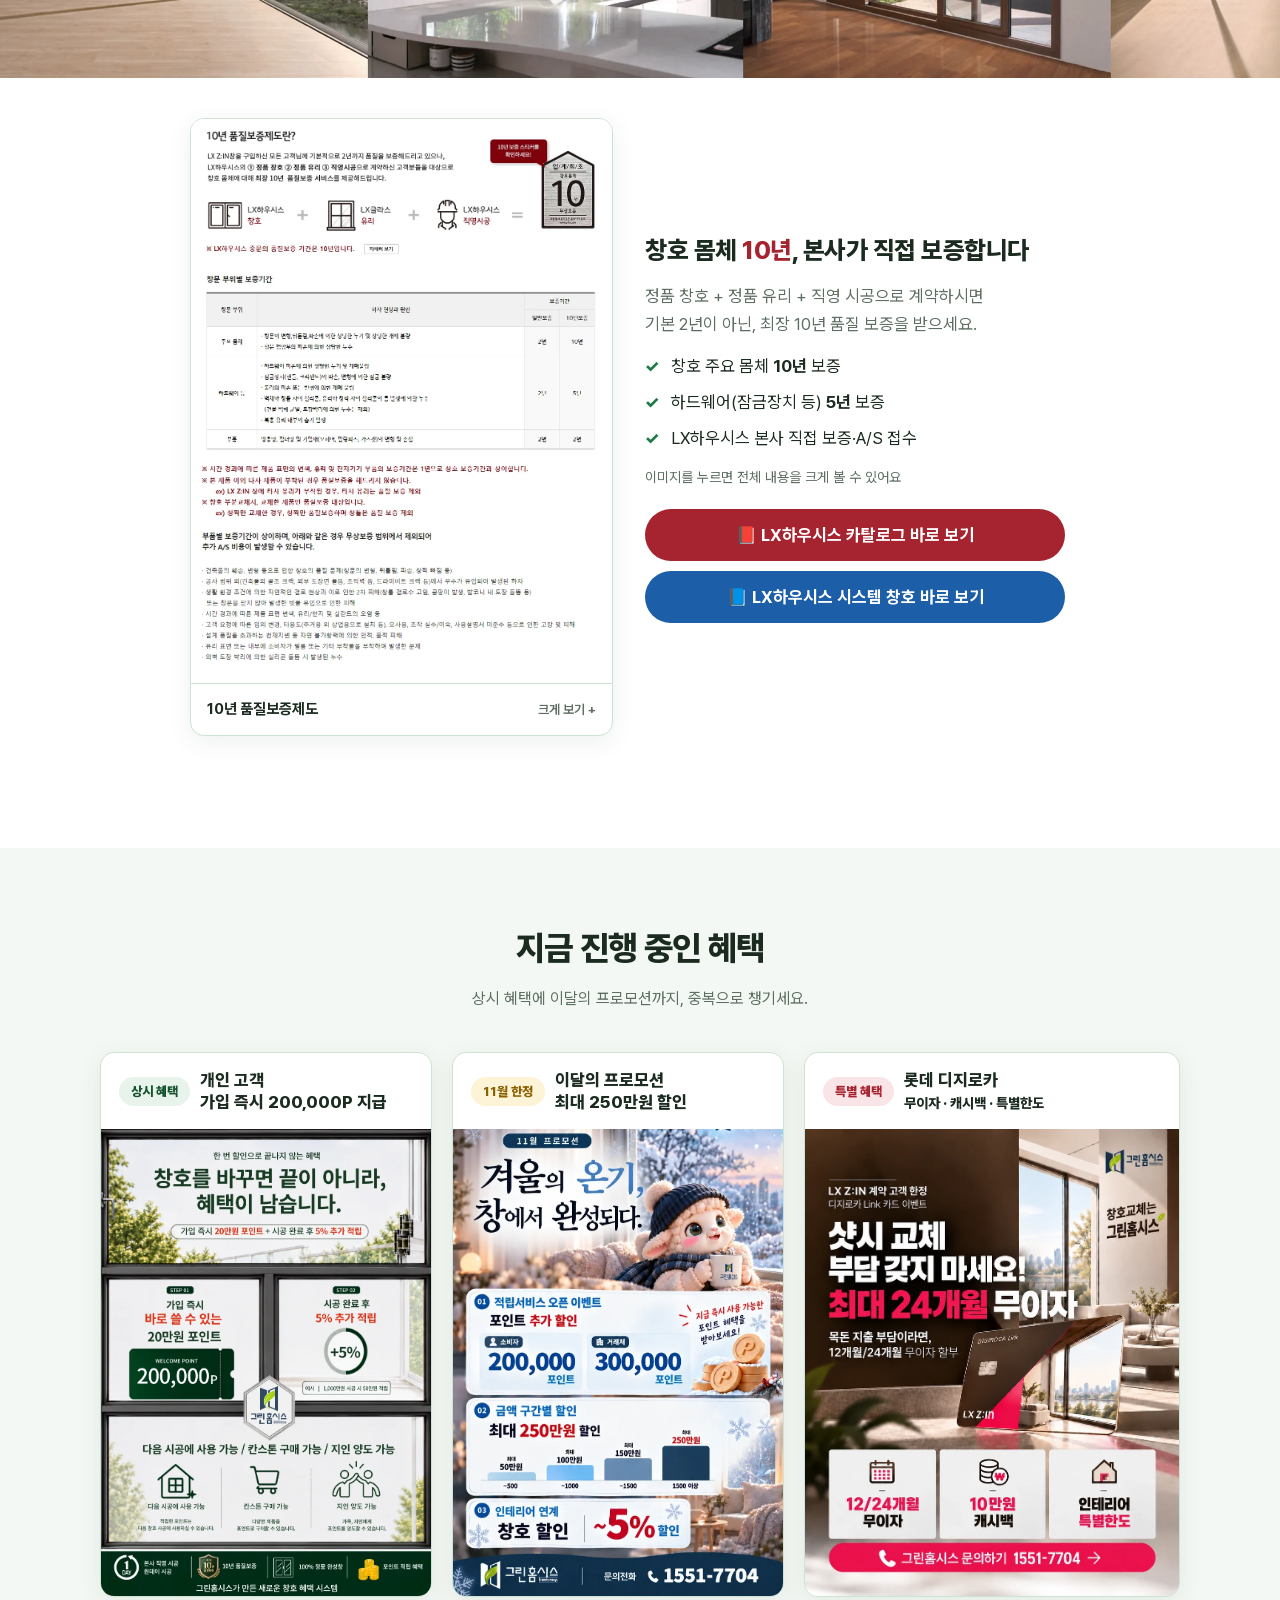
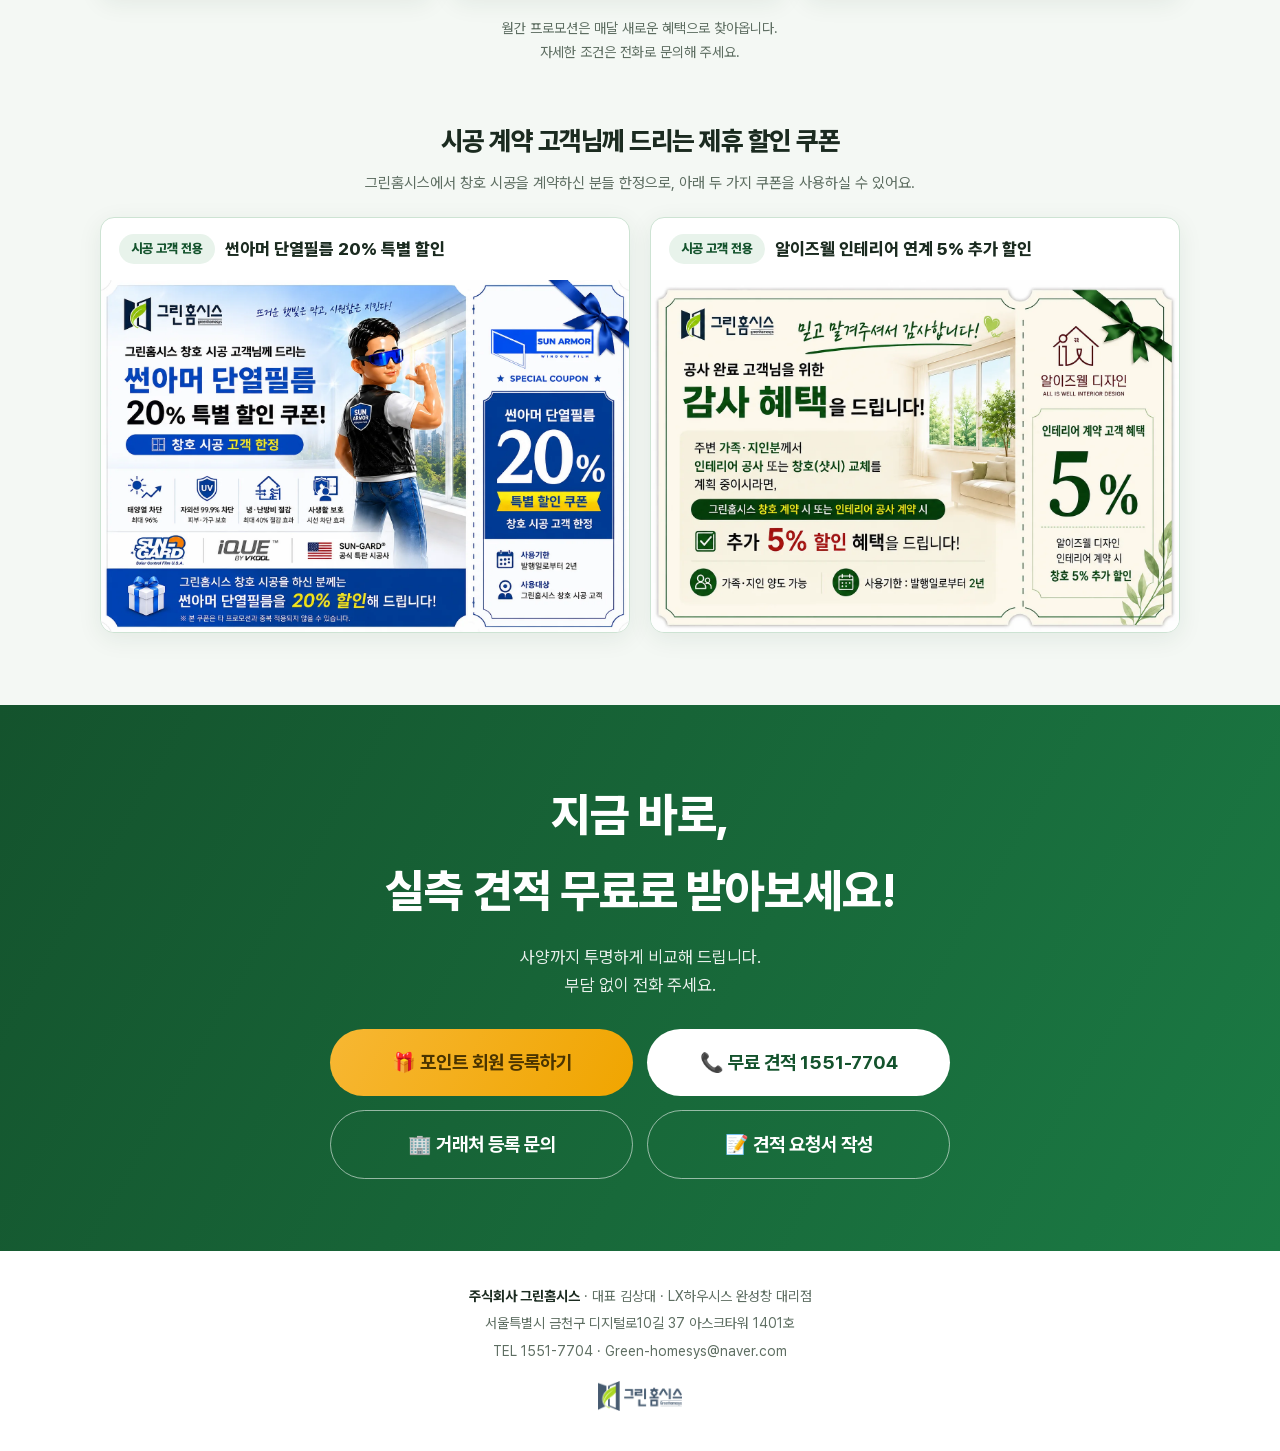
==== commit 54bc4ec2: "네 페이지 전부 — 폰트 교체 때 글자가 흔들리던 것 고침 원인: Pretendard 서브셋 파일 둘 중 Hangul 전체를 담은 ext.woff2는 preload가 안 걸려 있었" ====
--- a/index.html
+++ b/index.html
@@ -20,6 +20,7 @@
 <link rel="icon" type="image/png" sizes="96x96" href="assets/favicon-96.png">
 <link rel="apple-touch-icon" href="assets/apple-touch-icon.png">
 <link rel="preload" as="font" type="font/woff2" href="assets/fonts/pretendard-core.woff2" crossorigin>
+<link rel="preload" as="font" type="font/woff2" href="assets/fonts/pretendard-ext.woff2" crossorigin>
 <style>
 /* Pretendard Variable — 자체 호스팅 서브셋
    core: 현재 사이트에서 쓰는 글자 (즉시 로드)
@@ -29,7 +30,7 @@
   font-family: "Pretendard Variable";
   font-style: normal;
   font-weight: 400 800;
-  font-display: swap;
+  font-display: optional;
   src: url("assets/fonts/pretendard-ext.woff2") format("woff2");
   unicode-range: U+AC00-D7A3;
 }
@@ -37,7 +38,7 @@
   font-family: "Pretendard Variable";
   font-style: normal;
   font-weight: 400 800;
-  font-display: swap;
+  font-display: optional;
   src: url("assets/fonts/pretendard-core.woff2") format("woff2");
   unicode-range: U+0020-007E,U+00A0-00FF,U+2013-2015,U+2018-2019,U+201C-201D,U+2026,U+20A9,U+2103,U+2190-2193,U+2460-2464,U+2500,U+2550,U+2605,U+26A1,U+2713,U+2715,U+2B50,U+33A1,U+AC00,U+AC04,U+AC10,U+AC15,U+AC19,U+AC1C-AC1D,U+AC70-AC71,U+AC74,U+AC80,U+AC8C,U+ACA8-ACA9,U+ACAC,U+ACB0,U+ACBD,U+ACC4,U+ACE0,U+ACF3,U+ACF5,U+ACFC,U+AD00,U+AD50,U+AD6C-AD6D,U+ADDC,U+ADF8,U+AE00,U+AE08-AE09,U+AE30,U+AE38,U+AE40,U+AE4C,U+AED8,U+AFB8,U+B05D,U+B098,U+B0A8,U+B0B4,U+B118,U+B124,U+B144,U+B192,U+B204,U+B284,U+B294,U+B2A5,U+B2C8,U+B2CC,U+B2D8,U+B2E4,U+B2E8,U+B2EB-B2EC,U+B2F4,U+B2F9,U+B300,U+B354,U+B370,U+B3C4,U+B3CC,U+B3D9,U+B418,U+B420,U+B429,U+B450,U+B458,U+B4DC,U+B4E0,U+B4E4,U+B4F1,U+B514,U+B54C,U+B77C,U+B780,U+B798,U+B79C,U+B7AB,U+B7EC,U+B7FC,U+B807,U+B824,U+B835,U+B840,U+B85C-B85D,U+B864,U+B8CC,U+B8E8,U+B958,U+B974,U+B978,U+B97C,U+B984-B985,U+B9AC,U+B9B0,U+B9B4,U+B9BC-B9BD,U+B9BF,U+B9C8,U+B9CC,U+B9DD-B9DE,U+B9E4,U+BA38,U+BA54,U+BA74,U+BA85,U+BAA8-BAA9,U+BAB8,U+BB34,U+BB38,U+BB50,U+BBF8,U+BC00,U+BC0F,U+BC14-BC15,U+BC18,U+BC1B-BC1D,U+BC29,U+BC30,U+BC34,U+BC84,U+BC8C,U+BCA0,U+BCA4,U+BCBD,U+BCC0,U+BCC4,U+BCF4-BCF5,U+BCF8,U+BCFC,U+BD80,U+BD84,U+BDF0,U+BE0C,U+BE14,U+BE44,U+BE4C,U+C0AC,U+C0B0,U+C0C1,U+C0C8,U+C0DD,U+C0E4,U+C0F7,U+C11C,U+C124,U+C131,U+C138,U+C140,U+C154,U+C158,U+C18C-C18D,U+C1A1,U+C218,U+C228,U+C2A4,U+C2B5,U+C2DC-C2DD,U+C2E0,U+C2E4,U+C313,U+C36C,U+C378,U+C4F8,U+C529,U+C544,U+C548,U+C54C,U+C555,U+C561,U+C57D,U+C591,U+C5B4,U+C5C5-C5C6,U+C5D0-C5D1,U+C5D8,U+C5EC,U+C5F0,U+C5F4,U+C601,U+C608,U+C624,U+C635,U+C640,U+C644,U+C65C,U+C694,U+C6A9,U+C6B0,U+C6B4,U+C6B8,U+C6CC,U+C6D0,U+C6D4,U+C6E8,U+C6F0,U+C6F9,U+C704,U+C720,U+C728,U+C73C,U+C740,U+C744,U+C74C,U+C758,U+C774,U+C778,U+C77C,U+C784-C785,U+C788,U+C790-C791,U+C7A0,U+C7A5,U+C7AC,U+C801,U+C804,U+C810-C811,U+C815,U+C81C,U+C870-C871,U+C881,U+C885,U+C88B,U+C8E0,U+C8FC-C8FD,U+C900,U+C904,U+C911,U+C988-C989,U+C99D,U+C9C0-C9C1,U+C9C4,U+C9C8,U+C9D1,U+C9D5,U+CC28,U+CC3D-CC3E,U+CC45,U+CC59,U+CC98,U+CC9C,U+CCA0,U+CCAB,U+CCAD,U+CCB4,U+CD08,U+CD5C,U+CD94-CD95,U+CDA4,U+CDB0,U+CE21,U+CE58,U+CE6D,U+CE74,U+CEEC,U+CEF4,U+CEF7,U+CF54,U+CFE0,U+D034,U+D06C,U+D0C0,U+D0C8,U+D0DC-D0DD,U+D0ED,U+D130,U+D138,U+D14C,U+D15C,U+D1B1,U+D22C,U+D230,U+D29C,U+D2B8-D2B9,U+D2BC,U+D300,U+D305,U+D30C,U+D314,U+D329,U+D398,U+D3EC-D3ED,U+D3F0,U+D3FC,U+D45C,U+D478,U+D488,U+D504,U+D508,U+D50C,U+D544,U+D558,U+D55C,U+D560,U+D568-D569,U+D574,U+D589,U+D5D8,U+D5E4,U+D604,U+D615,U+D61C,U+D638,U+D63C,U+D648,U+D654-D655,U+D65C,U+D669,U+D68C,U+D69F,U+D6C4,U+D734,U+D788,U+1F310,U+1F381,U+1F3C5,U+1F3E2,U+1F4C4,U+1F4CA,U+1F4D5-1F4D6,U+1F4D8,U+1F4DD-1F4DE,U+1F4F7,U+1F91D;
 }
